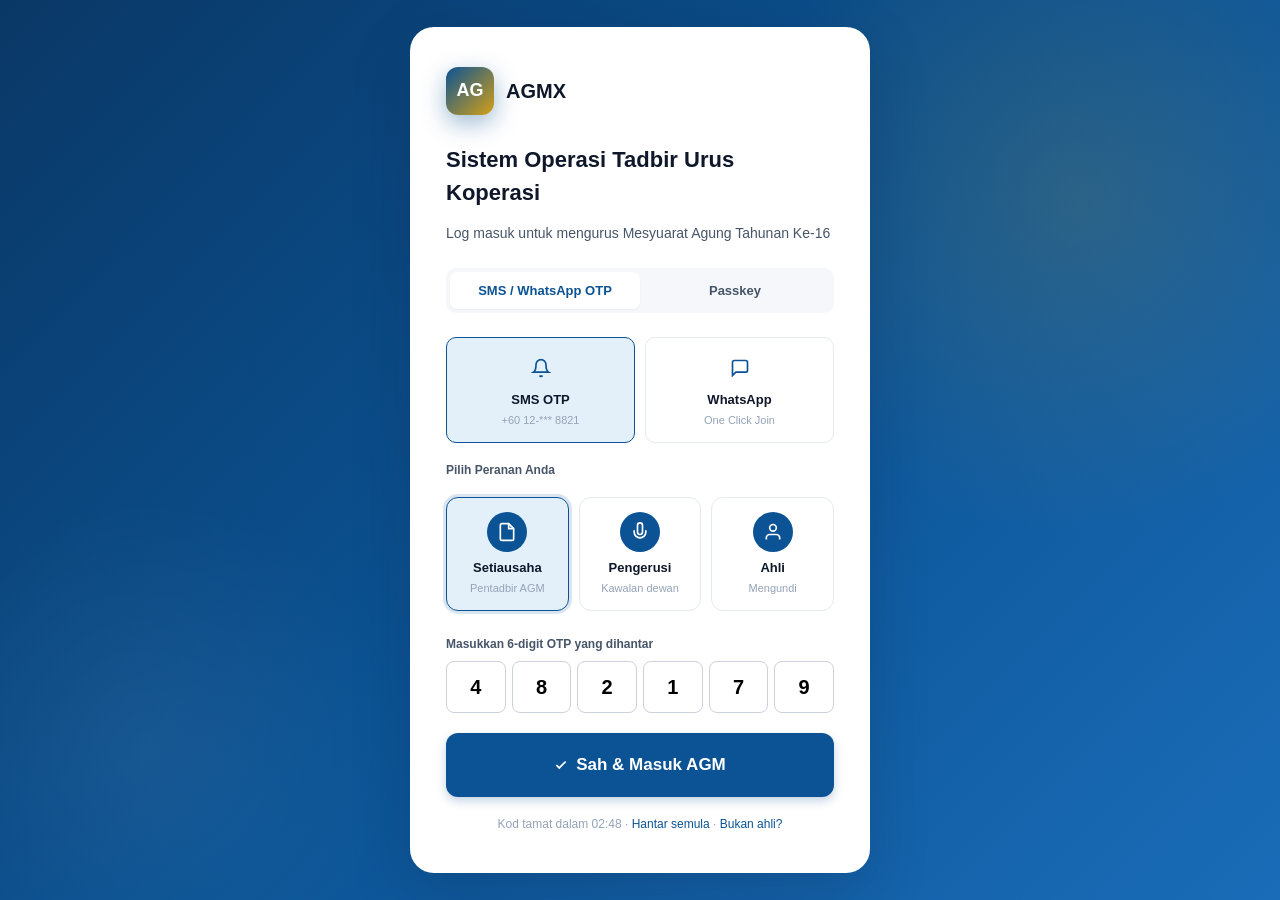
==== app.html @ 74ba9c20 "Production hardening: offline fallback, CSP, print styles, preloading, safety fixes" ====
<!DOCTYPE html>
<html lang="ms">
<head>
  <meta charset="UTF-8">
  <meta name="viewport" content="width=device-width, initial-scale=1.0, maximum-scale=5.0">
  <meta name="description" content="AGMX — AGM Operating System. Platform SaaS mesyuarat AGM dengan AI Governance Copilot, e-voting kalis ubah, dan pematuhan Akta Koperasi 1993.">
  <meta name="theme-color" content="#0B5394">
  <meta name="apple-mobile-web-app-capable" content="yes">
  <meta name="apple-mobile-web-app-status-bar-style" content="black-translucent">
  <meta name="apple-mobile-web-app-title" content="AGMX">
  <meta property="og:title" content="AGMX · AGM Operating System">
  <meta property="og:description" content="Platform tadbir urus koperasi pintar. AI Copilot, e-voting, pematuhan automatik.">
  <meta property="og:type" content="website">
  <meta name="twitter:card" content="summary_large_image">
  <title>AGMX · AGM Operating System</title>
  <link rel="icon" type="image/svg+xml" href="data:image/svg+xml,%3Csvg xmlns='http://www.w3.org/2000/svg' viewBox='0 0 64 64'%3E%3Crect width='64' height='64' rx='14' fill='%230B5394'/%3E%3Ctext x='50%25' y='52%25' text-anchor='middle' dominant-baseline='central' font-family='Arial' font-weight='800' font-size='28' fill='%23D4A017'%3EAG%3C/text%3E%3C/svg%3E">
  <link rel="manifest" href="manifest.json">
  <link rel="preconnect" href="https://fonts.googleapis.com" crossorigin>
  <link rel="preload" href="styles.css" as="style">
  <link rel="preload" href="data.js" as="script">
  <link rel="preload" href="app.js" as="script">
  <link rel="stylesheet" href="styles.css">
</head>
<body>
  <!-- Skip to main content for accessibility -->
  <a href="#app" class="skip-link">Langkau ke kandungan utama</a>
  <div id="app" class="app" role="application" aria-label="AGMX Aplikasi Tadbir Urus Koperasi"></div>

  <script>
    if ('serviceWorker' in navigator) {
      window.addEventListener('load', () => {
        navigator.serviceWorker.register('sw.js').catch(() => {});
      });
    }
  </script>
  <script src="data.js"></script>
  <script src="app.js"></script>
</body>
</html>
---- styles.css ----
/* ============================================================
   AGMX Design System
   - Compliance-by-Design, Zero Training Required
   - One Screen, One Action, Senior Friendly
   ============================================================ */

:root {
  /* Brand */
  --c-primary: #0B5394;
  --c-primary-600: #084375;
  --c-primary-700: #063356;
  --c-primary-100: #E3F0FA;
  --c-accent: #D4A017;       /* Malaysian gold */
  --c-accent-100: #FFF4D6;
  --c-success: #10B981;
  --c-success-100: #D1FAE5;
  --c-warning: #F59E0B;
  --c-warning-100: #FEF3C7;
  --c-danger: #EF4444;
  --c-danger-100: #FEE2E2;
  --c-info: #3B82F6;

  /* Surfaces */
  --c-bg: #F5F7FB;
  --c-surface: #FFFFFF;
  --c-surface-2: #FAFBFD;
  --c-border: #E5E9F0;
  --c-border-strong: #CBD2DD;
  --c-divider: #EEF1F6;

  /* Text */
  --c-text: #0F172A;
  --c-text-2: #475569;
  --c-text-3: #94A3B8;
  --c-text-inv: #FFFFFF;

  /* Sizes */
  --r-sm: 6px;
  --r-md: 10px;
  --r-lg: 14px;
  --r-xl: 20px;

  /* Shadows */
  --sh-sm: 0 1px 2px rgba(15,23,42,0.05);
  --sh-md: 0 4px 12px rgba(15,23,42,0.08);
  --sh-lg: 0 12px 36px rgba(15,23,42,0.12);
  --sh-pop: 0 20px 60px rgba(15,23,42,0.18);

  /* Layout */
  --nav-w: 240px;
  --header-h: 64px;
}

/* ============================================================
   Reset
   ============================================================ */
*, *::before, *::after { box-sizing: border-box; }
html { scroll-behavior: smooth; }
html, body { margin: 0; padding: 0; height: 100%; }
body {
  font-family: -apple-system, BlinkMacSystemFont, "Segoe UI", "Inter", "Helvetica Neue", "Noto Sans", sans-serif;
  font-size: 15px;
  line-height: 1.5;
  color: var(--c-text);
  background: var(--c-bg);
  -webkit-font-smoothing: antialiased;
  -moz-osx-font-smoothing: grayscale;
  text-rendering: optimizeLegibility;
}
:focus-visible {
  outline: 3px solid var(--c-accent);
  outline-offset: 2px;
  border-radius: 4px;
}
button { font-family: inherit; cursor: pointer; border: none; background: none; }
button:disabled { opacity: 0.5; cursor: not-allowed; pointer-events: none; }
input, select, textarea { font-family: inherit; }
input::placeholder, textarea::placeholder { color: var(--c-text-3); opacity: 0.7; }
a { color: var(--c-primary); text-decoration: none; }
a:hover { text-decoration: underline; }

/* ============================================================
   App shell
   ============================================================ */
.app {
  display: grid;
  grid-template-columns: var(--nav-w) 1fr;
  grid-template-rows: var(--header-h) 1fr;
  height: 100vh;
  grid-template-areas:
    "sidebar header"
    "sidebar main";
}

/* ============================================================
   Sidebar
   ============================================================ */
.sidebar {
  grid-area: sidebar;
  background: linear-gradient(180deg, var(--c-primary-700) 0%, var(--c-primary) 100%);
  color: #fff;
  display: flex;
  flex-direction: column;
  padding: 20px 0;
  position: relative;
  overflow-y: auto;
}
.sidebar-brand {
  display: flex;
  align-items: center;
  gap: 10px;
  padding: 0 20px 20px;
  border-bottom: 1px solid rgba(255,255,255,0.12);
}
.brand-mark {
  width: 38px; height: 38px;
  background: var(--c-accent);
  color: var(--c-primary-700);
  font-weight: 800;
  border-radius: 10px;
  display: grid;
  place-items: center;
  font-size: 16px;
  letter-spacing: 0.5px;
  box-shadow: 0 4px 12px rgba(212,160,23,0.4);
}
.brand-text { line-height: 1.15; }
.brand-text .b1 { font-weight: 800; font-size: 17px; letter-spacing: -0.2px; }
.brand-text .b2 { font-size: 11px; opacity: 0.7; letter-spacing: 1.5px; text-transform: uppercase; }

.nav-section { padding: 16px 12px 6px; }
.nav-section-title { font-size: 10.5px; letter-spacing: 1.5px; text-transform: uppercase; opacity: 0.55; padding: 0 10px 6px; }
.nav-list { list-style: none; padding: 0; margin: 0; display: flex; flex-direction: column; gap: 2px; }
.nav-item {
  display: flex; align-items: center; gap: 12px;
  padding: 10px 12px;
  border-radius: 9px;
  color: rgba(255,255,255,0.78);
  cursor: pointer;
  font-weight: 500;
  font-size: 14px;
  transition: all 0.15s;
  position: relative;
}
.nav-item:hover { background: rgba(255,255,255,0.08); color: #fff; }
.nav-item.active {
  background: rgba(255,255,255,0.15);
  color: #fff;
  font-weight: 600;
}
.nav-item.active::before {
  content: "";
  position: absolute;
  left: 0; top: 8px; bottom: 8px;
  width: 3px;
  background: var(--c-accent);
  border-radius: 0 3px 3px 0;
}
.nav-icon { width: 18px; height: 18px; flex-shrink: 0; }
.nav-badge {
  margin-left: auto;
  background: var(--c-accent);
  color: var(--c-primary-700);
  font-size: 11px;
  font-weight: 700;
  padding: 2px 7px;
  border-radius: 10px;
}
.nav-badge.live {
  background: var(--c-danger);
  color: #fff;
  animation: pulse 1.6s infinite;
}
@keyframes pulse {
  0%, 100% { opacity: 1; }
  50% { opacity: 0.55; }
}

.sidebar-foot {
  margin-top: auto;
  padding: 14px 20px;
  font-size: 11px;
  color: rgba(255,255,255,0.5);
  border-top: 1px solid rgba(255,255,255,0.1);
}
.sidebar-foot .plan-pill {
  display: inline-block;
  background: var(--c-accent);
  color: var(--c-primary-700);
  padding: 2px 8px;
  border-radius: 6px;
  font-weight: 700;
  font-size: 10px;
  letter-spacing: 0.5px;
  margin-bottom: 6px;
}

/* ============================================================
   Header
   ============================================================ */
.header {
  grid-area: header;
  background: var(--c-surface);
  border-bottom: 1px solid var(--c-border);
  display: flex;
  align-items: center;
  padding: 0 24px;
  gap: 16px;
  z-index: 5;
}
.h-left { display: flex; align-items: center; gap: 14px; flex: 1; }
.h-title { font-size: 17px; font-weight: 700; color: var(--c-text); }
.h-subtitle { font-size: 12px; color: var(--c-text-3); }
.h-divider { width: 1px; height: 28px; background: var(--c-border); }
.h-live-pill {
  display: inline-flex; align-items: center; gap: 8px;
  background: var(--c-danger-100); color: var(--c-danger);
  padding: 5px 12px; border-radius: 20px;
  font-size: 12px; font-weight: 700;
}
.h-live-dot { width: 8px; height: 8px; border-radius: 50%; background: var(--c-danger); animation: pulse 1.4s infinite; }

.h-right { display: flex; align-items: center; gap: 12px; }
.h-icon-btn {
  width: 38px; height: 38px;
  border-radius: 50%;
  display: grid; place-items: center;
  color: var(--c-text-2);
  position: relative;
  transition: all 0.15s;
}
.h-icon-btn:hover { background: var(--c-bg); color: var(--c-text); }
.h-icon-btn .dot {
  position: absolute; top: 8px; right: 8px;
  width: 8px; height: 8px;
  background: var(--c-danger);
  border-radius: 50%;
  border: 2px solid var(--c-surface);
}

.h-user {
  display: flex; align-items: center; gap: 10px;
  padding: 6px 8px 6px 6px;
  border-radius: 30px;
  cursor: pointer;
  transition: all 0.15s;
}
.h-user:hover { background: var(--c-bg); }
.h-avatar {
  width: 36px; height: 36px;
  background: linear-gradient(135deg, var(--c-primary) 0%, var(--c-accent) 100%);
  color: #fff; font-weight: 700;
  border-radius: 50%;
  display: grid; place-items: center;
  font-size: 13px;
}
.h-user .u-name { font-weight: 600; font-size: 14px; }
.h-user .u-role { font-size: 11px; color: var(--c-text-3); }

/* ============================================================
   Main
   ============================================================ */
.main {
  grid-area: main;
  overflow-y: auto;
  padding: 24px 28px 60px;
}

/* ============================================================
   Common components
   ============================================================ */
.card {
  background: var(--c-surface);
  border: 1px solid var(--c-border);
  border-radius: var(--r-lg);
  box-shadow: var(--sh-sm);
  overflow: hidden;
}
.card-head {
  padding: 16px 20px;
  border-bottom: 1px solid var(--c-divider);
  display: flex; align-items: center; justify-content: space-between;
  gap: 12px;
}
.card-title { font-size: 15px; font-weight: 700; }
.card-body { padding: 20px; }
.card-foot { padding: 12px 20px; border-top: 1px solid var(--c-divider); background: var(--c-surface-2); }

.btn {
  display: inline-flex; align-items: center; gap: 8px;
  padding: 9px 16px;
  border-radius: 9px;
  font-weight: 600; font-size: 14px;
  border: 1px solid transparent;
  transition: all 0.15s;
  white-space: nowrap;
}
.btn:hover { transform: translateY(-1px); }
.btn:active { transform: translateY(0); }
.btn-primary { background: var(--c-primary); color: #fff; box-shadow: 0 4px 10px rgba(11,83,148,0.25); }
.btn-primary:hover { background: var(--c-primary-600); box-shadow: 0 6px 14px rgba(11,83,148,0.35); }
.btn-accent { background: var(--c-accent); color: var(--c-primary-700); }
.btn-ghost { background: var(--c-surface); border-color: var(--c-border-strong); color: var(--c-text); }
.btn-ghost:hover { background: var(--c-bg); }
.btn-success { background: var(--c-success); color: #fff; }
.btn-danger { background: var(--c-danger); color: #fff; }
.btn-lg { padding: 14px 24px; font-size: 15px; border-radius: 11px; }
.btn-xl { padding: 18px 28px; font-size: 17px; border-radius: 12px; min-height: 64px; }
.btn-sm { padding: 6px 10px; font-size: 12px; }

.badge {
  display: inline-flex; align-items: center; gap: 6px;
  padding: 4px 10px;
  border-radius: 12px;
  font-size: 11.5px; font-weight: 600;
  background: var(--c-bg);
  color: var(--c-text-2);
  letter-spacing: 0.2px;
}
.badge.success { background: var(--c-success-100); color: #047857; }
.badge.warning { background: var(--c-warning-100); color: #92400E; }
.badge.danger { background: var(--c-danger-100); color: #B91C1C; }
.badge.info { background: #DBEAFE; color: #1E40AF; }
.badge.gold { background: var(--c-accent-100); color: #92400E; }
.badge .dot { width: 6px; height: 6px; border-radius: 50%; background: currentColor; }

.input, .select, .textarea {
  width: 100%;
  padding: 10px 14px;
  border: 1px solid var(--c-border-strong);
  border-radius: 9px;
  font-size: 14px;
  background: var(--c-surface);
  transition: all 0.15s;
}
.input:focus, .select:focus, .textarea:focus {
  outline: none;
  border-color: var(--c-primary);
  box-shadow: 0 0 0 3px rgba(11,83,148,0.15);
}
.label { display: block; font-size: 12px; font-weight: 600; color: var(--c-text-2); margin-bottom: 6px; }

.table { width: 100%; border-collapse: collapse; font-size: 13px; }
.table th {
  text-align: left;
  padding: 10px 14px;
  font-size: 11.5px;
  letter-spacing: 0.5px;
  color: var(--c-text-3);
  text-transform: uppercase;
  font-weight: 600;
  border-bottom: 1px solid var(--c-divider);
  background: var(--c-surface-2);
}
.table td {
  padding: 12px 14px;
  border-bottom: 1px solid var(--c-divider);
  vertical-align: middle;
}
.table tbody tr:hover { background: var(--c-surface-2); }
.table tbody tr:last-child td { border-bottom: 0; }

.kpi-grid {
  display: grid;
  grid-template-columns: repeat(auto-fit, minmax(220px, 1fr));
  gap: 16px;
}
.kpi {
  background: var(--c-surface);
  border: 1px solid var(--c-border);
  border-radius: var(--r-lg);
  padding: 18px;
  box-shadow: var(--sh-sm);
  position: relative;
  overflow: hidden;
}
.kpi-label { font-size: 12px; color: var(--c-text-3); text-transform: uppercase; letter-spacing: 0.6px; font-weight: 600; }
.kpi-value { font-size: 28px; font-weight: 800; margin: 6px 0 4px; letter-spacing: -0.5px; }
.kpi-trend { font-size: 12.5px; font-weight: 600; color: var(--c-success); display: inline-flex; align-items: center; gap: 4px; }
.kpi-trend.down { color: var(--c-danger); }
.kpi-spark { margin-top: 8px; height: 36px; }
.kpi-icon {
  position: absolute; top: 14px; right: 14px;
  width: 38px; height: 38px;
  border-radius: 10px;
  display: grid; place-items: center;
  background: var(--c-primary-100); color: var(--c-primary);
}

.flex { display: flex; }
.flex-1 { flex: 1; }
.flex-col { flex-direction: column; }
.flex-wrap { flex-wrap: wrap; }
.items-center { align-items: center; }
.items-start { align-items: flex-start; }
.justify-between { justify-content: space-between; }
.justify-center { justify-content: center; }
.grid-2 { display: grid; grid-template-columns: 1fr 1fr; gap: 12px; }
.grid-3 { display: grid; grid-template-columns: 1fr 1fr 1fr; gap: 12px; }
.gap-1 { gap: 4px; } .gap-2 { gap: 8px; } .gap-3 { gap: 12px; } .gap-4 { gap: 16px; } .gap-6 { gap: 24px; }
.mt-1 { margin-top: 4px; } .mt-2 { margin-top: 8px; } .mt-3 { margin-top: 12px; } .mt-4 { margin-top: 16px; } .mt-6 { margin-top: 24px; }
.mb-1 { margin-bottom: 4px; } .mb-2 { margin-bottom: 8px; } .mb-3 { margin-bottom: 12px; } .mb-4 { margin-bottom: 16px; }
.text-2 { color: var(--c-text-2); }
.text-3 { color: var(--c-text-3); }
.text-sm { font-size: 12.5px; }
.text-xs { font-size: 11px; }
.text-lg { font-size: 17px; }
.text-center { text-align: center; }
.text-left { text-align: left; }
.text-right { text-align: right; }
.text-success { color: var(--c-success); }
.text-danger { color: var(--c-danger); }
.text-warning { color: var(--c-warning); }
.text-bold { font-weight: 700; }
.text-mono { font-family: "SF Mono", Menlo, Consolas, monospace; }
.divider { height: 1px; background: var(--c-divider); border: 0; margin: 16px 0; }

/* ============================================================
   Page header
   ============================================================ */
.page-head {
  display: flex; align-items: flex-start; justify-content: space-between;
  margin-bottom: 20px;
  gap: 16px;
}
.page-title { font-size: 24px; font-weight: 800; letter-spacing: -0.5px; margin: 0 0 4px; }
.page-sub { color: var(--c-text-2); font-size: 14px; }
.page-actions { display: flex; align-items: center; gap: 10px; }

/* ============================================================
   Login screen
   ============================================================ */
.login-wrap {
  position: fixed; inset: 0;
  background: linear-gradient(135deg, #0a3866 0%, #0B5394 50%, #1a6cb8 100%);
  display: grid; place-items: center;
  z-index: 100;
  overflow: hidden;
}
.login-wrap::before {
  content: ""; position: absolute;
  width: 800px; height: 800px;
  background: radial-gradient(circle, rgba(212,160,23,0.15), transparent 60%);
  top: -200px; right: -200px;
  border-radius: 50%;
}
.login-wrap::after {
  content: ""; position: absolute;
  width: 600px; height: 600px;
  background: radial-gradient(circle, rgba(255,255,255,0.05), transparent 60%);
  bottom: -150px; left: -150px;
  border-radius: 50%;
}
.login-card {
  background: var(--c-surface);
  border-radius: 24px;
  padding: 40px 36px;
  width: 460px;
  max-width: 92vw;
  box-shadow: var(--sh-pop);
  position: relative;
  z-index: 1;
}
.login-card .l-logo {
  display: flex; align-items: center; gap: 12px; margin-bottom: 28px;
}
.login-card .l-logo .lm { width: 48px; height: 48px; border-radius: 12px; background: linear-gradient(135deg, var(--c-primary), var(--c-accent)); display: grid; place-items: center; color: #fff; font-weight: 800; font-size: 18px; box-shadow: 0 8px 24px rgba(11,83,148,0.4); }
.login-card .l-logo .lt { font-size: 20px; font-weight: 800; color: var(--c-text); }
.login-card h1 { font-size: 22px; margin: 0 0 4px; font-weight: 800; }
.login-card .l-sub { color: var(--c-text-2); font-size: 14px; margin-bottom: 24px; }

.login-tabs {
  display: flex;
  background: var(--c-bg);
  border-radius: 10px;
  padding: 4px;
  margin-bottom: 24px;
}
.login-tab {
  flex: 1; padding: 9px 12px;
  font-size: 13px; font-weight: 600;
  border-radius: 7px;
  color: var(--c-text-2);
  text-align: center;
  cursor: pointer;
}
.login-tab.active { background: var(--c-surface); color: var(--c-primary); box-shadow: var(--sh-sm); }

.login-methods { display: grid; grid-template-columns: 1fr 1fr; gap: 10px; margin-bottom: 18px; }
.login-method {
  padding: 14px 10px;
  border: 1.5px solid var(--c-border);
  border-radius: 10px;
  text-align: center;
  cursor: pointer;
  transition: all 0.15s;
}
.login-method:hover { border-color: var(--c-primary); background: var(--c-primary-100); }
.login-method.active { border-color: var(--c-primary); background: var(--c-primary-100); }
.login-method .lm-icon { width: 32px; height: 32px; margin: 0 auto 6px; display: grid; place-items: center; color: var(--c-primary); }
.login-method .lm-title { font-size: 13px; font-weight: 600; }
.login-method .lm-sub { font-size: 11px; color: var(--c-text-3); margin-top: 2px; }

.otp-row { display: grid; grid-template-columns: repeat(6, 1fr); gap: 6px; margin: 8px 0 20px; }
.otp-box {
  height: 52px;
  width: 100%;
  min-width: 0;
  text-align: center;
  font-size: 20px; font-weight: 700;
  border: 1.5px solid var(--c-border-strong);
  border-radius: 8px;
  background: var(--c-surface);
  padding: 0;
}
.otp-box:focus { border-color: var(--c-primary); outline: none; box-shadow: 0 0 0 3px rgba(11,83,148,0.15); }

.login-foot { text-align: center; margin-top: 18px; font-size: 12px; color: var(--c-text-3); }

.role-pick { display: grid; grid-template-columns: 1fr 1fr 1fr; gap: 10px; margin: 18px 0 24px; }
.role-pick-card {
  border: 1.5px solid var(--c-border);
  border-radius: 12px;
  padding: 14px 10px;
  text-align: center;
  cursor: pointer;
  transition: all 0.15s;
}
.role-pick-card:hover { border-color: var(--c-primary); background: var(--c-primary-100); }
.role-pick-card.active { border-color: var(--c-primary); background: var(--c-primary-100); box-shadow: 0 0 0 3px rgba(11,83,148,0.15); }
.role-pick-card .rp-icon { width: 40px; height: 40px; margin: 0 auto 6px; background: var(--c-primary); color: #fff; border-radius: 50%; display: grid; place-items: center; }
.role-pick-card .rp-title { font-size: 13px; font-weight: 700; }
.role-pick-card .rp-sub { font-size: 11px; color: var(--c-text-3); margin-top: 2px; }

/* ============================================================
   Page: Dashboard
   ============================================================ */
.dash-greeting {
  background: linear-gradient(135deg, var(--c-primary) 0%, var(--c-primary-600) 100%);
  color: #fff;
  border-radius: var(--r-lg);
  padding: 22px 26px;
  margin-bottom: 20px;
  display: flex; align-items: center; justify-content: space-between;
  gap: 24px;
  position: relative;
  overflow: hidden;
}
.dash-greeting::before {
  content: ""; position: absolute;
  width: 300px; height: 300px;
  background: radial-gradient(circle, rgba(212,160,23,0.18), transparent 70%);
  top: -100px; right: -80px;
  border-radius: 50%;
}
.dash-greeting h2 { margin: 0 0 4px; font-size: 22px; font-weight: 800; }
.dash-greeting p { margin: 0; opacity: 0.85; font-size: 14px; max-width: 540px; }
.dash-greeting .g-actions { display: flex; gap: 10px; }

.quorum-card {
  background: linear-gradient(135deg, #064E3B 0%, #065F46 100%);
  color: #fff;
  border-radius: var(--r-lg);
  padding: 20px;
  position: relative;
  overflow: hidden;
}
.quorum-bar-wrap { background: rgba(255,255,255,0.15); height: 14px; border-radius: 7px; overflow: hidden; margin: 14px 0 8px; }
.quorum-bar { height: 100%; background: linear-gradient(90deg, var(--c-accent) 0%, #FCD34D 100%); border-radius: 7px; transition: width 0.6s; position: relative; }
.quorum-bar::after {
  content: ""; position: absolute; right: 0; top: -3px;
  width: 6px; height: 20px;
  background: var(--c-accent);
  border-radius: 3px;
}
.quorum-threshold-line {
  position: absolute;
  left: 25%; top: -4px; bottom: -4px;
  width: 2px;
  background: rgba(255,255,255,0.5);
  border-radius: 1px;
}
.quorum-numbers { display: flex; align-items: baseline; gap: 8px; }
.quorum-numbers .pct { font-size: 36px; font-weight: 800; letter-spacing: -1px; }
.quorum-numbers .abs { font-size: 13px; opacity: 0.8; }
.quorum-status {
  display: inline-flex; align-items: center; gap: 6px;
  background: rgba(255,255,255,0.18); padding: 4px 10px; border-radius: 20px;
  font-size: 12px; font-weight: 600;
}
.quorum-status .dot { width: 8px; height: 8px; background: var(--c-accent); border-radius: 50%; animation: pulse 1.4s infinite; }

/* ============================================================
   Page: Members
   ============================================================ */
.member-cell { display: flex; align-items: center; gap: 10px; }
.member-avatar {
  width: 32px; height: 32px; border-radius: 50%;
  background: var(--c-primary-100); color: var(--c-primary);
  display: grid; place-items: center; font-weight: 700; font-size: 12px;
  flex-shrink: 0;
}
.member-name { font-weight: 600; font-size: 13.5px; }
.member-id { font-size: 11px; color: var(--c-text-3); font-family: monospace; }

.eligibility-chip {
  display: inline-flex; align-items: center; gap: 5px;
  font-size: 11.5px; font-weight: 600;
  padding: 3px 9px;
  border-radius: 12px;
}
.eligibility-chip.eligible { background: var(--c-success-100); color: #047857; }
.eligibility-chip.ineligible { background: var(--c-danger-100); color: #B91C1C; }

.toolbar {
  display: flex; align-items: center; gap: 10px;
  padding: 14px 20px;
  border-bottom: 1px solid var(--c-divider);
  background: var(--c-surface-2);
  flex-wrap: wrap;
}
.toolbar .search {
  position: relative;
  flex: 1; min-width: 220px;
}
.toolbar .search svg {
  position: absolute; left: 10px; top: 50%;
  transform: translateY(-50%);
  color: var(--c-text-3);
}
.toolbar .search input {
  width: 100%;
  padding: 9px 12px 9px 34px;
  border: 1px solid var(--c-border-strong);
  border-radius: 8px;
  font-size: 13.5px;
  background: var(--c-surface);
}

.filter-chip {
  display: inline-flex; align-items: center; gap: 6px;
  padding: 7px 12px;
  border: 1px solid var(--c-border-strong);
  border-radius: 20px;
  font-size: 13px;
  background: var(--c-surface);
  cursor: pointer;
  font-weight: 500;
}
.filter-chip.active { background: var(--c-primary); color: #fff; border-color: var(--c-primary); }

.bulk-bar {
  background: linear-gradient(90deg, var(--c-primary-100), transparent);
  border-left: 3px solid var(--c-primary);
  padding: 12px 20px;
  display: flex; align-items: center; justify-content: space-between;
  font-size: 13px;
}

/* ============================================================
   Page: AGM Live Hall
   ============================================================ */
.hall {
  display: grid;
  grid-template-columns: 1fr 320px;
  gap: 20px;
  height: calc(100vh - var(--header-h) - 48px);
}
.hall-main {
  display: flex; flex-direction: column;
  background: linear-gradient(160deg, #061E47 0%, #0B2D6B 100%);
  border-radius: var(--r-lg);
  overflow: hidden;
  position: relative;
  color: #fff;
}
.hall-backdrop {
  position: absolute; inset: 0;
  background:
    radial-gradient(circle at 20% 30%, rgba(212,160,23,0.15), transparent 50%),
    radial-gradient(circle at 80% 70%, rgba(59,130,246,0.2), transparent 50%);
  pointer-events: none;
}
.hall-header {
  position: relative;
  padding: 14px 22px;
  display: flex; align-items: center; justify-content: space-between;
  border-bottom: 1px solid rgba(255,255,255,0.1);
  background: rgba(0,0,0,0.2);
}
.hall-title { font-size: 16px; font-weight: 700; }
.hall-subtitle { font-size: 12px; opacity: 0.7; }

.stage-layout {
  position: relative;
  flex: 1;
  display: grid;
  padding: 20px;
  gap: 16px;
}
.stage-layout.mode-town-hall { grid-template-columns: 1fr; place-items: center; }
.stage-layout.mode-conference { grid-template-columns: 2fr 1fr; }
.stage-layout.mode-presentation { grid-template-columns: 1fr; }
.stage-layout.mode-discussion { grid-template-columns: 1fr 1fr; }
.stage-layout.mode-voting { grid-template-columns: 1fr; }

.stage-card {
  background: rgba(255,255,255,0.06);
  border: 1px solid rgba(255,255,255,0.1);
  border-radius: var(--r-lg);
  padding: 18px;
  backdrop-filter: blur(10px);
  display: flex; flex-direction: column;
  gap: 14px;
}
.stage-card.feature { background: rgba(255,255,255,0.08); border-color: rgba(212,160,23,0.4); }
.stage-screen {
  flex: 1;
  background: rgba(0,0,0,0.4);
  border-radius: var(--r-md);
  display: grid;
  place-items: center;
  position: relative;
  min-height: 200px;
}
.speaker-tile {
  width: 130px; height: 130px;
  border-radius: 50%;
  background: linear-gradient(135deg, var(--c-accent), #B8860B);
  display: grid; place-items: center;
  font-size: 36px; font-weight: 800;
  color: #fff;
  border: 4px solid rgba(255,255,255,0.2);
  box-shadow: 0 0 0 4px rgba(212,160,23,0.4), 0 0 60px rgba(212,160,23,0.5);
  position: relative;
}
.speaker-tile::after {
  content: ""; position: absolute; bottom: -2px; right: 8px;
  width: 28px; height: 28px;
  background: var(--c-success);
  border: 3px solid #fff;
  border-radius: 50%;
}
.speaker-tile.s-2 { background: linear-gradient(135deg, var(--c-info), #1E40AF); box-shadow: 0 0 0 4px rgba(59,130,246,0.4), 0 0 60px rgba(59,130,246,0.4); }
.speaker-tile.s-3 { background: linear-gradient(135deg, var(--c-success), #047857); box-shadow: 0 0 0 4px rgba(16,185,129,0.4), 0 0 60px rgba(16,185,129,0.4); }
.speaker-tile.s-4 { background: linear-gradient(135deg, var(--c-warning), #B45309); box-shadow: 0 0 0 4px rgba(245,158,11,0.4), 0 0 60px rgba(245,158,11,0.4); }
.speaker-tile.s-5 { background: linear-gradient(135deg, #EC4899, #BE185D); box-shadow: 0 0 0 4px rgba(236,72,153,0.4), 0 0 60px rgba(236,72,153,0.4); }
.speaker-tile.s-6 { background: linear-gradient(135deg, #8B5CF6, #6D28D9); box-shadow: 0 0 0 4px rgba(139,92,246,0.4), 0 0 60px rgba(139,92,246,0.4); }
.speaker-tile.sm { width: 76px; height: 76px; font-size: 20px; }
.speaker-tile.sm::after { width: 18px; height: 18px; }

.speaker-name { text-align: center; font-size: 15px; font-weight: 700; }
.speaker-role { text-align: center; font-size: 12px; opacity: 0.7; }

.speakers-row {
  display: flex;
  gap: 18px;
  flex-wrap: wrap;
  justify-content: center;
  padding: 14px 0;
}

.layout-tabs {
  display: flex;
  gap: 4px;
  background: rgba(0,0,0,0.3);
  padding: 4px;
  border-radius: 8px;
}
.layout-tab {
  padding: 6px 12px;
  font-size: 12px;
  border-radius: 6px;
  color: rgba(255,255,255,0.6);
  cursor: pointer;
  font-weight: 600;
  transition: all 0.15s;
}
.layout-tab:hover { color: #fff; }
.layout-tab.active { background: var(--c-accent); color: var(--c-primary-700); }

.hall-controls {
  position: relative;
  padding: 14px 22px;
  background: rgba(0,0,0,0.4);
  border-top: 1px solid rgba(255,255,255,0.1);
  display: flex; align-items: center; justify-content: space-between;
  gap: 12px;
}
.hall-actions { display: flex; gap: 8px; align-items: center; }
.hall-btn {
  width: 44px; height: 44px;
  border-radius: 50%;
  background: rgba(255,255,255,0.1);
  color: #fff;
  display: grid; place-items: center;
  transition: all 0.15s;
}
.hall-btn:hover { background: rgba(255,255,255,0.2); }
.hall-btn.danger { background: var(--c-danger); }
.hall-btn.primary { background: var(--c-accent); color: var(--c-primary-700); }
.hall-btn.primary.lg { width: 64px; height: 64px; }

.hall-side {
  display: flex; flex-direction: column; gap: 16px;
  overflow-y: auto;
  padding-right: 4px;
}
.hall-side .card { background: var(--c-surface); }

/* Agenda list */
.agenda-list { display: flex; flex-direction: column; }
.agenda-item {
  display: flex; align-items: center; gap: 12px;
  padding: 12px 16px;
  border-bottom: 1px solid var(--c-divider);
  cursor: pointer;
  transition: all 0.15s;
}
.agenda-item:last-child { border-bottom: 0; }
.agenda-item:hover { background: var(--c-surface-2); }
.agenda-item.active { background: var(--c-primary-100); border-left: 3px solid var(--c-primary); }
.agenda-num {
  width: 32px; height: 32px;
  background: var(--c-bg); border-radius: 50%;
  display: grid; place-items: center;
  font-size: 12px; font-weight: 700; color: var(--c-text-2);
  flex-shrink: 0;
}
.agenda-item.active .agenda-num { background: var(--c-primary); color: #fff; }
.agenda-item.done .agenda-num { background: var(--c-success); color: #fff; }
.agenda-text { flex: 1; min-width: 0; }
.agenda-title { font-size: 13.5px; font-weight: 600; }
.agenda-meta { font-size: 11.5px; color: var(--c-text-3); display: flex; gap: 8px; align-items: center; }
.agenda-time { font-size: 11px; color: var(--c-text-3); font-weight: 500; }

/* Speaker queue */
.queue-list { padding: 6px 4px; }
.queue-item {
  display: flex; align-items: center; gap: 10px;
  padding: 10px 16px;
  border-bottom: 1px solid var(--c-divider);
}
.queue-item.active { background: var(--c-primary-100); }
.queue-num {
  width: 24px; height: 24px;
  border-radius: 50%;
  background: var(--c-bg); color: var(--c-text-2);
  font-size: 11px; font-weight: 700;
  display: grid; place-items: center;
  flex-shrink: 0;
}
.queue-item.active .queue-num { background: var(--c-primary); color: #fff; }

/* ============================================================
   Page: Voting
   ============================================================ */
.voting-progress {
  display: flex; align-items: center; gap: 14px;
  padding: 18px 22px;
  background: linear-gradient(135deg, var(--c-primary) 0%, var(--c-primary-600) 100%);
  border-radius: var(--r-lg);
  color: #fff;
  margin-bottom: 20px;
}
.voting-progress .vp-info { flex: 1; }
.voting-progress .vp-title { font-size: 18px; font-weight: 800; }
.voting-progress .vp-sub { font-size: 13px; opacity: 0.85; margin-top: 4px; }
.voting-progress .vp-timer {
  font-size: 32px; font-weight: 800; letter-spacing: -1px;
  background: rgba(255,255,255,0.15); padding: 6px 14px;
  border-radius: 10px;
}

.candidate-grid {
  display: grid;
  grid-template-columns: repeat(auto-fill, minmax(220px, 1fr));
  gap: 16px;
}
.candidate-card {
  background: var(--c-surface);
  border: 2px solid var(--c-border);
  border-radius: var(--r-lg);
  padding: 18px;
  cursor: pointer;
  transition: all 0.2s;
  position: relative;
  overflow: hidden;
}
.candidate-card:hover { transform: translateY(-2px); box-shadow: var(--sh-md); border-color: var(--c-primary); }
.candidate-card.selected { border-color: var(--c-accent); background: linear-gradient(180deg, var(--c-accent-100), var(--c-surface)); }
.candidate-card.selected::after {
  content: "✓"; position: absolute; top: 12px; right: 12px;
  width: 28px; height: 28px;
  background: var(--c-accent); color: var(--c-primary-700);
  border-radius: 50%; display: grid; place-items: center;
  font-weight: 800;
}
.cc-avatar {
  width: 64px; height: 64px;
  border-radius: 50%;
  display: grid; place-items: center;
  font-weight: 800; font-size: 22px;
  color: #fff;
  margin-bottom: 12px;
}
.cc-name { font-size: 15px; font-weight: 700; }
.cc-meta { font-size: 12px; color: var(--c-text-3); margin-top: 2px; }
.cc-position { font-size: 11px; text-transform: uppercase; letter-spacing: 1px; color: var(--c-primary); font-weight: 700; margin-top: 6px; }
.cc-manifesto {
  font-size: 12.5px; color: var(--c-text-2);
  line-height: 1.5;
  margin-top: 10px;
  padding-top: 10px;
  border-top: 1px solid var(--c-divider);
  min-height: 56px;
}
.cc-votes { font-size: 11px; color: var(--c-text-3); margin-top: 8px; font-weight: 600; }

.vote-basket {
  position: sticky; bottom: 16px;
  background: var(--c-surface);
  border: 1px solid var(--c-border);
  border-radius: var(--r-lg);
  padding: 16px 22px;
  margin-top: 20px;
  box-shadow: var(--sh-lg);
  display: flex; align-items: center; gap: 16px;
}
.vote-basket-info { flex: 1; }
.vote-basket-info .vb-count { font-size: 22px; font-weight: 800; }
.vote-basket-info .vb-sub { font-size: 12.5px; color: var(--c-text-3); }

/* ============================================================
   Page: Motions
   ============================================================ */
.motion-card {
  background: var(--c-surface);
  border: 1px solid var(--c-border);
  border-radius: var(--r-lg);
  padding: 20px;
  margin-bottom: 14px;
  border-left: 4px solid var(--c-primary);
}
.motion-card.active { border-left-color: var(--c-warning); background: linear-gradient(180deg, var(--c-warning-100), var(--c-surface)); }
.motion-card.passed { border-left-color: var(--c-success); }
.motion-card.failed { border-left-color: var(--c-danger); opacity: 0.85; }
.motion-id { font-family: monospace; color: var(--c-text-3); font-size: 12px; }
.motion-title { font-size: 16px; font-weight: 700; margin: 6px 0; }
.motion-people { display: flex; gap: 14px; font-size: 12.5px; margin: 6px 0 12px; flex-wrap: wrap; }
.motion-people .mp-item { display: flex; align-items: center; gap: 6px; }
.motion-people .mp-item .mp-label { color: var(--c-text-3); }
.motion-people .mp-item .mp-val { font-weight: 600; }
.motion-vote-bar {
  background: var(--c-bg);
  border-radius: 8px;
  overflow: hidden;
  height: 26px;
  display: flex;
  margin: 12px 0;
  font-size: 12px;
  font-weight: 700;
  color: #fff;
}
.motion-vote-bar .seg-ya { background: var(--c-success); display: grid; place-items: center; }
.motion-vote-bar .seg-tidak { background: var(--c-danger); display: grid; place-items: center; }
.motion-vote-bar .seg-abstain { background: var(--c-text-3); display: grid; place-items: center; }

.discussion-list { background: var(--c-bg); border-radius: 10px; padding: 10px; margin-top: 12px; }
.discussion-msg { padding: 8px 10px; border-radius: 8px; font-size: 13px; margin-bottom: 6px; }
.discussion-msg:last-child { margin-bottom: 0; }
.dmsg-head { display: flex; gap: 8px; align-items: center; font-weight: 600; margin-bottom: 4px; font-size: 12px; }
.dmsg-head .ts { color: var(--c-text-3); font-weight: 500; margin-left: auto; }

/* ============================================================
   Page: AI Copilot
   ============================================================ */
.copilot-shell {
  display: grid;
  grid-template-columns: 280px 1fr;
  gap: 20px;
  height: calc(100vh - var(--header-h) - 48px);
}
.copilot-side {
  background: var(--c-surface);
  border: 1px solid var(--c-border);
  border-radius: var(--r-lg);
  padding: 16px;
  overflow-y: auto;
}
.copilot-agent {
  display: flex; align-items: flex-start; gap: 12px;
  padding: 12px;
  border-radius: 10px;
  cursor: pointer;
  margin-bottom: 8px;
  transition: all 0.15s;
}
.copilot-agent:hover { background: var(--c-bg); }
.copilot-agent.active { background: var(--c-primary-100); border: 1px solid var(--c-primary-100); }
.copilot-agent .ca-icon {
  width: 40px; height: 40px;
  border-radius: 10px;
  background: var(--c-primary); color: #fff;
  display: grid; place-items: center;
  flex-shrink: 0;
}
.copilot-agent .ca-icon.c1 { background: linear-gradient(135deg, var(--c-primary), var(--c-info)); }
.copilot-agent .ca-icon.c2 { background: linear-gradient(135deg, var(--c-accent), #B8860B); }
.copilot-agent .ca-icon.c3 { background: linear-gradient(135deg, var(--c-success), #047857); }
.copilot-agent .ca-icon.c4 { background: linear-gradient(135deg, #EC4899, #BE185D); }
.copilot-agent .ca-text .t1 { font-weight: 700; font-size: 13.5px; }
.copilot-agent .ca-text .t2 { font-size: 11.5px; color: var(--c-text-3); margin-top: 2px; }

.copilot-chat {
  background: var(--c-surface);
  border: 1px solid var(--c-border);
  border-radius: var(--r-lg);
  display: flex; flex-direction: column;
  overflow: hidden;
}
.copilot-head {
  padding: 16px 22px;
  border-bottom: 1px solid var(--c-divider);
  display: flex; align-items: center; gap: 14px;
}
.copilot-head .ch-avatar {
  width: 44px; height: 44px;
  border-radius: 12px;
  background: linear-gradient(135deg, var(--c-primary), var(--c-info));
  color: #fff; display: grid; place-items: center;
}
.copilot-head .ch-name { font-size: 16px; font-weight: 700; }
.copilot-head .ch-sub { font-size: 12px; color: var(--c-text-3); }

.chat-stream { flex: 1; overflow-y: auto; padding: 22px; display: flex; flex-direction: column; gap: 16px; }
.chat-msg { max-width: 78%; display: flex; gap: 10px; }
.chat-msg.user { align-self: flex-end; flex-direction: row-reverse; }
.chat-msg .bubble {
  padding: 12px 16px;
  border-radius: 14px;
  font-size: 14px;
  line-height: 1.55;
}
.chat-msg.ai .bubble { background: var(--c-bg); border-bottom-left-radius: 4px; }
.chat-msg.user .bubble { background: var(--c-primary); color: #fff; border-bottom-right-radius: 4px; }
.chat-msg .av {
  width: 32px; height: 32px;
  border-radius: 50%;
  display: grid; place-items: center;
  font-size: 12px; font-weight: 700;
  background: var(--c-primary-100); color: var(--c-primary);
  flex-shrink: 0;
}
.chat-msg.user .av { background: var(--c-accent); color: var(--c-primary-700); }

.chat-suggestions { padding: 0 22px 8px; display: flex; gap: 8px; flex-wrap: wrap; }
.suggestion-chip {
  padding: 7px 12px;
  border: 1px solid var(--c-border-strong);
  border-radius: 18px;
  background: var(--c-surface);
  font-size: 12.5px;
  cursor: pointer;
}
.suggestion-chip:hover { background: var(--c-primary-100); border-color: var(--c-primary); }

.chat-input {
  padding: 14px 22px;
  border-top: 1px solid var(--c-divider);
  display: flex; align-items: center; gap: 10px;
  background: var(--c-surface-2);
}
.chat-input input {
  flex: 1;
  padding: 12px 14px;
  border: 1px solid var(--c-border-strong);
  border-radius: 10px;
  font-size: 14px;
  background: var(--c-surface);
}
.chat-input button.send {
  width: 44px; height: 44px;
  border-radius: 50%;
  background: var(--c-primary); color: #fff;
  display: grid; place-items: center;
}

.citation {
  background: var(--c-surface-2);
  border-left: 3px solid var(--c-accent);
  padding: 8px 12px;
  border-radius: 0 8px 8px 0;
  margin-top: 8px;
  font-size: 12px;
}
.citation .cite-label { font-weight: 700; color: var(--c-primary); }
.citation .cite-page { color: var(--c-text-3); font-family: monospace; margin-left: 6px; }

.fin-chart {
  background: var(--c-surface-2);
  padding: 14px;
  border-radius: 10px;
  margin-top: 10px;
}
.fin-chart .fc-title { font-size: 12px; font-weight: 700; color: var(--c-text-2); margin-bottom: 8px; }
.fin-chart svg { width: 100%; height: 120px; }

.action-tracker-card {
  background: var(--c-surface);
  border: 1px solid var(--c-border);
  border-radius: var(--r-lg);
  padding: 14px 16px;
  margin-bottom: 10px;
  display: flex; align-items: center; gap: 12px;
}
.at-status-icon {
  width: 36px; height: 36px;
  border-radius: 10px;
  display: grid; place-items: center;
  flex-shrink: 0;
}
.at-status-icon.todo { background: var(--c-bg); color: var(--c-text-3); }
.at-status-icon.inprog { background: var(--c-warning-100); color: var(--c-warning); }
.at-status-icon.done { background: var(--c-success-100); color: var(--c-success); }
.at-info { flex: 1; min-width: 0; }
.at-title { font-size: 13.5px; font-weight: 600; }
.at-meta { font-size: 11.5px; color: var(--c-text-3); margin-top: 2px; display: flex; gap: 8px; }

/* ============================================================
   Page: Compliance
   ============================================================ */
.compliance-shell {
  display: grid;
  grid-template-columns: 320px 1fr;
  gap: 20px;
}
.compliance-gauge {
  text-align: center;
  padding: 24px 20px;
}
.compliance-gauge .gauge-circle {
  width: 180px; height: 180px;
  margin: 0 auto 14px;
  position: relative;
}
.compliance-gauge .gauge-value {
  font-size: 42px; font-weight: 800; letter-spacing: -2px;
  background: linear-gradient(135deg, var(--c-primary), var(--c-success));
  -webkit-background-clip: text;
  -webkit-text-fill-color: transparent;
  background-clip: text;
}
.compliance-gauge .gauge-label { font-size: 13px; color: var(--c-text-3); }

.rule-list { display: flex; flex-direction: column; gap: 10px; }
.rule-row {
  display: flex; align-items: flex-start; gap: 12px;
  padding: 14px 16px;
  background: var(--c-surface);
  border: 1px solid var(--c-border);
  border-radius: 10px;
}
.rule-row .rule-icon {
  width: 32px; height: 32px;
  border-radius: 8px;
  display: grid; place-items: center;
  flex-shrink: 0;
}
.rule-row.pass .rule-icon { background: var(--c-success-100); color: var(--c-success); }
.rule-row.warn .rule-icon { background: var(--c-warning-100); color: var(--c-warning); }
.rule-row.fail .rule-icon { background: var(--c-danger-100); color: var(--c-danger); }
.rule-info { flex: 1; }
.rule-info .r1 { font-size: 13.5px; font-weight: 700; }
.rule-info .r2 { font-size: 12px; color: var(--c-text-3); margin-top: 2px; }
.rule-info .r-ref { font-family: monospace; font-size: 11px; color: var(--c-primary); background: var(--c-primary-100); padding: 2px 6px; border-radius: 4px; }

/* ============================================================
   Page: Audit Vault
   ============================================================ */
.audit-shell {
  display: grid;
  grid-template-columns: 1fr 360px;
  gap: 20px;
}
.audit-list .audit-row {
  display: grid;
  grid-template-columns: 130px 130px 1fr 140px 80px;
  gap: 12px;
  padding: 10px 14px;
  font-size: 12.5px;
  font-family: "SF Mono", monospace;
  border-bottom: 1px solid var(--c-divider);
  align-items: center;
}
.audit-list .audit-row:hover { background: var(--c-surface-2); }
.audit-list .audit-head {
  font-weight: 700;
  color: var(--c-text-3);
  background: var(--c-surface-2);
  text-transform: uppercase;
  letter-spacing: 0.5px;
  font-size: 11px;
}
.audit-action { font-weight: 700; }
.audit-action.vote { color: var(--c-primary); }
.audit-action.motion { color: var(--c-accent); }
.audit-action.start { color: var(--c-success); }
.audit-action.stage { color: var(--c-info); }
.hash-link { color: var(--c-primary); font-size: 11.5px; }

.chain-viz {
  background: var(--c-surface);
  border: 1px solid var(--c-border);
  border-radius: var(--r-lg);
  padding: 20px;
}
.chain-block {
  background: var(--c-surface-2);
  border: 1px solid var(--c-border);
  border-radius: 8px;
  padding: 12px;
  margin-bottom: 8px;
  position: relative;
  font-size: 12px;
}
.chain-block::after {
  content: "";
  position: absolute;
  bottom: -14px; left: 50%;
  width: 2px; height: 12px;
  background: var(--c-border-strong);
  transform: translateX(-50%);
}
.chain-block:last-child::after { display: none; }
.chain-block .cb-num { font-family: monospace; color: var(--c-primary); font-weight: 700; }
.chain-block .cb-hash { font-family: monospace; font-size: 11px; color: var(--c-text-3); margin-top: 4px; }
.chain-block .cb-time { color: var(--c-text-3); font-size: 11px; }
.chain-verified {
  text-align: center;
  margin-top: 16px;
  padding: 12px;
  background: var(--c-success-100);
  color: #047857;
  border-radius: 8px;
  font-weight: 700;
  font-size: 13px;
}

/* ============================================================
   Page: AI Copilot drawer (global)
   ============================================================ */
.copilot-drawer {
  position: fixed;
  right: 0; top: 0; bottom: 0;
  width: 380px;
  background: var(--c-surface);
  border-left: 1px solid var(--c-border);
  box-shadow: var(--sh-pop);
  z-index: 50;
  transform: translateX(100%);
  transition: transform 0.3s;
  display: flex; flex-direction: column;
}
.copilot-drawer.open { transform: translateX(0); }
.copilot-drawer-head {
  padding: 16px 20px;
  background: linear-gradient(135deg, var(--c-primary), var(--c-info));
  color: #fff;
  display: flex; align-items: center; gap: 12px;
}
.copilot-drawer-head .dh-name { font-weight: 700; font-size: 15px; }
.copilot-drawer-head .dh-sub { font-size: 11.5px; opacity: 0.85; }
.copilot-drawer-body { flex: 1; padding: 16px; overflow-y: auto; }
.copilot-drawer-foot { padding: 12px 16px; border-top: 1px solid var(--c-divider); }

.ai-alert {
  background: var(--c-warning-100);
  border-left: 3px solid var(--c-warning);
  padding: 10px 12px;
  border-radius: 8px;
  font-size: 12.5px;
  margin-bottom: 10px;
}
.ai-alert-head { font-weight: 700; color: #92400E; }
.ai-alert-text { color: var(--c-text-2); margin-top: 3px; }
.ai-alert-actions { margin-top: 8px; display: flex; gap: 6px; }

.ai-suggestion {
  background: var(--c-surface);
  border: 1px solid var(--c-border);
  border-radius: 10px;
  padding: 10px 12px;
  margin-bottom: 8px;
  cursor: pointer;
}
.ai-suggestion:hover { border-color: var(--c-primary); background: var(--c-primary-100); }
.ai-suggestion .as-head { font-size: 11px; color: var(--c-primary); font-weight: 700; text-transform: uppercase; letter-spacing: 0.5px; }
.ai-suggestion .as-text { font-size: 13px; color: var(--c-text); margin-top: 4px; }



/* ============================================================
   Header kb-hint badge
   ============================================================ */
.kb-hint {
  position: absolute;
  bottom: 2px; right: 2px;
  font-size: 9px;
  background: var(--c-bg);
  color: var(--c-text-3);
  padding: 1px 4px;
  border-radius: 3px;
  font-weight: 700;
  font-family: monospace;
}

/* ============================================================
   Dropdown panels
   ============================================================ */
.dropdown-panel {
  position: fixed;
  top: 70px;
  right: 110px;
  width: 380px;
  background: var(--c-surface);
  border: 1px solid var(--c-border);
  border-radius: 12px;
  box-shadow: var(--sh-pop);
  z-index: 70;
  animation: slideDown 0.2s;
  overflow: hidden;
}
@keyframes slideDown {
  from { opacity: 0; transform: translateY(-8px); }
  to { opacity: 1; transform: translateY(0); }
}
.dp-head {
  display: flex; align-items: center; justify-content: space-between;
  padding: 14px 18px;
  border-bottom: 1px solid var(--c-divider);
  background: var(--c-surface-2);
}
.dp-title { font-weight: 700; font-size: 14px; }
.dp-sub { font-size: 11.5px; color: var(--c-text-3); margin-top: 2px; }
.dp-action {
  background: var(--c-primary-100); color: var(--c-primary);
  border: none; padding: 5px 10px; border-radius: 6px;
  font-size: 12px; font-weight: 600; cursor: pointer;
}
.dp-action:hover { background: var(--c-primary); color: #fff; }
.dp-list { max-height: 440px; overflow-y: auto; }
.dp-foot {
  padding: 12px 18px;
  border-top: 1px solid var(--c-divider);
  text-align: center;
  background: var(--c-surface-2);
}

.notif-row {
  display: flex; align-items: flex-start; gap: 12px;
  padding: 14px 18px;
  border-bottom: 1px solid var(--c-divider);
  cursor: pointer;
  position: relative;
  transition: background 0.15s;
}
.notif-row:hover { background: var(--c-surface-2); }
.notif-row.unread { background: var(--c-primary-100); }
.notif-icon {
  width: 38px; height: 38px;
  border-radius: 10px;
  display: grid; place-items: center;
  flex-shrink: 0;
  font-size: 18px;
}
.notif-icon.primary { background: var(--c-primary-100); color: var(--c-primary); }
.notif-icon.info { background: #DBEAFE; color: #1E40AF; }
.notif-icon.success { background: var(--c-success-100); color: #047857; }
.notif-icon.warning { background: var(--c-warning-100); color: #92400E; }
.notif-title { font-size: 13px; font-weight: 600; }
.notif-desc { font-size: 12px; color: var(--c-text-2); margin-top: 2px; line-height: 1.4; }
.notif-time { font-size: 11px; color: var(--c-text-3); margin-top: 4px; }
.notif-dot {
  width: 8px; height: 8px;
  background: var(--c-primary);
  border-radius: 50%;
  position: absolute;
  top: 18px; right: 18px;
}

/* ============================================================
   Profile menu
   ============================================================ */
#profile-menu {
  width: 320px;
  right: 24px;
}
.profile-head {
  display: flex; align-items: center; gap: 14px;
  padding: 16px 18px;
  background: linear-gradient(135deg, var(--c-primary), var(--c-primary-600));
  color: #fff;
}
.profile-head .text-3 { color: rgba(255,255,255,0.7); }
.profile-actions {
  padding: 14px 18px;
  background: var(--c-surface-2);
  border-bottom: 1px solid var(--c-divider);
}
.role-switcher { display: flex; gap: 6px; flex-wrap: wrap; }
.rs-chip {
  padding: 6px 10px;
  border: 1.5px solid var(--c-border-strong);
  border-radius: 16px;
  font-size: 12px;
  font-weight: 600;
  cursor: pointer;
  background: var(--c-surface);
  transition: all 0.15s;
}
.rs-chip:hover { border-color: var(--c-primary); }
.rs-chip.active {
  background: var(--c-primary);
  color: #fff;
  border-color: var(--c-primary);
}
.profile-menu-list { padding: 6px; }
.pml-item {
  display: flex; align-items: center; gap: 10px;
  padding: 10px 12px;
  border-radius: 8px;
  cursor: pointer;
  font-size: 13.5px;
  font-weight: 500;
  transition: background 0.15s;
}
.pml-item:hover { background: var(--c-bg); }
.pml-item.danger { color: var(--c-danger); }
.pml-item.danger:hover { background: var(--c-danger-100); }
.pml-item svg { width: 16px; height: 16px; flex-shrink: 0; }
.pml-divider {
  height: 1px;
  background: var(--c-divider);
  margin: 4px 0;
}

/* ============================================================
   Global search overlay (Cmd+K)
   ============================================================ */
.search-overlay {
  position: fixed;
  inset: 0;
  background: rgba(15,23,42,0.5);
  backdrop-filter: blur(4px);
  z-index: 80;
  display: grid;
  place-items: flex-start center;
  padding-top: 12vh;
  animation: fadeIn 0.15s;
}
.search-modal {
  width: 640px;
  max-width: 92vw;
  background: var(--c-surface);
  border-radius: 16px;
  box-shadow: var(--sh-pop);
  overflow: hidden;
  animation: slideUp 0.2s;
}
.search-bar {
  display: flex; align-items: center; gap: 12px;
  padding: 18px 20px;
  border-bottom: 1px solid var(--c-divider);
}
.search-bar svg { width: 22px; height: 22px; color: var(--c-text-3); flex-shrink: 0; }
.search-bar input {
  flex: 1;
  border: none;
  outline: none;
  background: transparent;
  font-size: 18px;
  color: var(--c-text);
}
.search-bar input::placeholder { color: var(--c-text-3); }
.search-bar .kb-hint {
  position: static;
  background: var(--c-bg);
  padding: 3px 8px;
  font-size: 11px;
}
.search-results { max-height: 50vh; overflow-y: auto; padding: 8px; }
.search-result-item {
  display: flex; align-items: center; gap: 12px;
  padding: 12px 14px;
  border-radius: 10px;
  cursor: pointer;
  transition: background 0.15s;
}
.search-result-item:hover { background: var(--c-primary-100); }
.sri-icon {
  width: 38px; height: 38px;
  background: var(--c-bg);
  border-radius: 10px;
  display: grid; place-items: center;
  font-size: 18px;
  flex-shrink: 0;
}
.sri-title { font-size: 13.5px; font-weight: 600; }
.sri-sub { font-size: 11.5px; color: var(--c-text-3); margin-top: 2px; }
.search-suggest {
  display: flex; align-items: center; gap: 8px; flex-wrap: wrap;
  padding: 12px 20px;
  background: var(--c-surface-2);
  border-top: 1px solid var(--c-divider);
  font-size: 12.5px;
  color: var(--c-text-3);
}
.suggest-tag {
  padding: 4px 10px;
  background: var(--c-bg);
  border-radius: 14px;
  font-size: 12px;
  cursor: pointer;
  color: var(--c-text-2);
}
.suggest-tag:hover { background: var(--c-primary-100); color: var(--c-primary); }



/* ============================================================
   Roadmap view
   ============================================================ */
.roadmap-track {
  display: grid;
  grid-template-columns: repeat(4, 1fr);
  gap: 16px;
  margin-top: 20px;
}
.roadmap-phase {
  background: var(--c-surface);
  border: 2px solid var(--c-border);
  border-radius: 14px;
  padding: 18px;
  position: relative;
  transition: all 0.15s;
}
.roadmap-phase:hover { transform: translateY(-2px); box-shadow: var(--sh-md); }
.roadmap-phase.done {
  border-color: var(--c-success);
  background: linear-gradient(180deg, var(--c-success-100), var(--c-surface));
}
.roadmap-phase.in-progress {
  border-color: var(--c-warning);
  background: linear-gradient(180deg, var(--c-warning-100), var(--c-surface));
}
.roadmap-phase.upcoming {
  border-color: var(--c-border-strong);
}
.roadmap-phase.future {
  border-color: var(--c-accent);
  background: linear-gradient(180deg, var(--c-accent-100), var(--c-surface));
}
.phase-head {
  display: flex; align-items: center; justify-content: space-between;
  margin-bottom: 8px;
}
.phase-badge {
  display: inline-block;
  padding: 4px 10px;
  border-radius: 12px;
  font-size: 11px;
  font-weight: 700;
  background: rgba(0,0,0,0.08);
}
.roadmap-phase.done .phase-badge { background: var(--c-success); color: #fff; }
.roadmap-phase.in-progress .phase-badge { background: var(--c-warning); color: #fff; }
.roadmap-phase.future .phase-badge { background: var(--c-accent); color: var(--c-primary-700); }
.phase-duration { font-size: 11px; color: var(--c-text-3); font-weight: 500; }
.phase-title { font-size: 17px; font-weight: 800; margin: 4px 0; letter-spacing: -0.3px; }
.phase-desc { font-size: 12.5px; color: var(--c-text-2); line-height: 1.5; min-height: 38px; }
.phase-progress {
  background: var(--c-bg);
  height: 8px;
  border-radius: 4px;
  overflow: hidden;
  margin: 12px 0 4px;
}
.phase-bar { height: 100%; border-radius: 4px; transition: width 0.5s; }
.phase-percent { font-size: 11px; font-weight: 700; color: var(--c-text-2); margin-bottom: 12px; }

.phase-modules {
  display: flex;
  flex-wrap: wrap;
  gap: 6px;
  margin-top: 8px;
}
.module-chip {
  padding: 4px 10px;
  border-radius: 14px;
  font-size: 11px;
  font-weight: 600;
  background: var(--c-bg);
  color: var(--c-text-2);
  border: 1px solid transparent;
}
.module-chip.done {
  background: var(--c-success-100);
  color: #047857;
  border-color: rgba(16,185,129,0.3);
}
.module-chip.progress {
  background: var(--c-warning-100);
  color: #92400E;
  border-color: rgba(245,158,11,0.3);
}
.module-chip.todo {
  background: var(--c-bg);
  color: var(--c-text-3);
}
.module-chip.future {
  background: var(--c-accent-100);
  color: #92400E;
  border-color: rgba(212,160,23,0.3);
}

/* Milestones */
.milestones { position: relative; padding-left: 12px; }
.milestone {
  display: flex;
  gap: 18px;
  padding: 14px 0;
  position: relative;
}
.ms-line { display: flex; flex-direction: column; align-items: center; position: relative; }
.ms-dot {
  width: 16px; height: 16px;
  border-radius: 50%;
  background: var(--c-bg);
  border: 3px solid var(--c-border-strong);
  flex-shrink: 0;
  z-index: 1;
}
.milestone.done .ms-dot { background: var(--c-success); border-color: var(--c-success); }
.milestone.in-progress .ms-dot { background: var(--c-warning); border-color: var(--c-warning); animation: pulse 1.6s infinite; }
.milestone.future .ms-dot { background: var(--c-accent); border-color: var(--c-accent); }
.ms-line-bar {
  width: 2px;
  flex: 1;
  background: var(--c-border-strong);
  margin-top: 4px;
  min-height: 30px;
}
.ms-date { font-size: 11px; color: var(--c-text-3); font-weight: 700; text-transform: uppercase; letter-spacing: 0.5px; }
.ms-title { font-size: 14px; font-weight: 700; margin: 2px 0; }
.ms-desc { font-size: 12.5px; color: var(--c-text-2); }

/* GTM cards */
.gtm-card {
  background: var(--c-surface-2);
  border: 1px solid var(--c-border);
  border-radius: 12px;
  padding: 18px;
}
.gtm-icon {
  width: 48px; height: 48px;
  border-radius: 12px;
  display: grid; place-items: center;
  font-size: 24px;
}

/* Pricing */
.pricing-grid {
  display: grid;
  grid-template-columns: repeat(5, 1fr);
  gap: 10px;
  margin-top: 14px;
}
.pricing-card {
  background: var(--c-surface);
  border: 1.5px solid var(--c-border);
  border-radius: 12px;
  padding: 16px 12px;
  text-align: center;
  position: relative;
}
.pricing-card.popular {
  border-color: var(--c-primary);
  background: linear-gradient(180deg, var(--c-primary-100), var(--c-surface));
  transform: scale(1.05);
  box-shadow: 0 8px 24px rgba(11,83,148,0.15);
}
.pop-badge {
  position: absolute;
  top: -10px; left: 50%;
  transform: translateX(-50%);
  background: var(--c-accent);
  color: var(--c-primary-700);
  font-size: 9px;
  font-weight: 800;
  padding: 3px 10px;
  border-radius: 12px;
  letter-spacing: 0.5px;
}
.plan-name { font-size: 12px; color: var(--c-text-3); text-transform: uppercase; letter-spacing: 0.5px; font-weight: 700; }
.plan-price { font-size: 22px; font-weight: 800; margin: 6px 0; color: var(--c-primary); }
.plan-price span { font-size: 11px; color: var(--c-text-3); font-weight: 500; }
.plan-cap { font-size: 11px; color: var(--c-text-3); margin-bottom: 10px; padding-bottom: 10px; border-bottom: 1px solid var(--c-divider); }
.plan-features { text-align: left; }
.pf-item { font-size: 11.5px; padding: 3px 0; color: var(--c-text-2); }

/* ============================================================
   Modals
   ============================================================ */
.modal-backdrop {
  position: fixed; inset: 0;
  background: rgba(15,23,42,0.5);
  z-index: 60;
  display: grid; place-items: center;
  animation: fadeIn 0.2s;
}
@keyframes fadeIn { from { opacity: 0; } to { opacity: 1; } }
.modal {
  background: var(--c-surface);
  border-radius: 16px;
  width: 540px;
  max-width: 92vw;
  max-height: 90vh;
  overflow-y: auto;
  box-shadow: var(--sh-pop);
  animation: slideUp 0.25s;
}
@keyframes slideUp { from { transform: translateY(20px); opacity: 0; } to { transform: translateY(0); opacity: 1; } }
.modal-head { padding: 18px 22px; border-bottom: 1px solid var(--c-divider); display: flex; align-items: center; justify-content: space-between; }
.modal-head h3 { margin: 0; font-size: 18px; font-weight: 700; }
.modal-body { padding: 22px; }
.modal-foot { padding: 14px 22px; border-top: 1px solid var(--c-divider); display: flex; justify-content: flex-end; gap: 10px; background: var(--c-surface-2); }

/* ============================================================
   Senior Mode tweaks
   ============================================================ */
body.senior-mode {
  font-size: 18px;
}
body.senior-mode .btn-lg { padding: 18px 28px; font-size: 18px; }
body.senior-mode .nav-item { font-size: 16px; padding: 12px 14px; }
body.senior-mode .kpi-value { font-size: 32px; }
body.senior-mode .card-title { font-size: 18px; }
body.senior-mode .candidate-grid { grid-template-columns: repeat(auto-fill, minmax(280px, 1fr)); }
body.senior-mode .hall-btn { width: 56px; height: 56px; }
body.senior-mode .hall-btn.primary.lg { width: 80px; height: 80px; }

/* High contrast theme */
body.theme-hc {
  --c-bg: #FFFFFF;
  --c-text: #000000;
  --c-text-2: #1A1A1A;
  --c-border: #000000;
  --c-primary: #003D80;
  --c-surface: #FFFFFF;
}
body.theme-dark {
  --c-bg: #0F172A;
  --c-surface: #1E293B;
  --c-surface-2: #182236;
  --c-border: #334155;
  --c-border-strong: #475569;
  --c-text: #F1F5F9;
  --c-text-2: #CBD5E1;
  --c-text-3: #94A3B8;
  --c-divider: #27334D;
}



/* ============================================================
   AGM Wizard
   ============================================================ */
.wizard-shell {
  display: grid;
  grid-template-columns: 280px 1fr;
  gap: 24px;
}
.wizard-steps { display: flex; flex-direction: column; gap: 6px; }
.wizard-step {
  display: flex; align-items: center; gap: 12px;
  padding: 14px 16px;
  border-radius: 10px;
  background: var(--c-surface);
  border: 1px solid var(--c-border);
  cursor: pointer;
  transition: all 0.15s;
}
.wizard-step:hover { border-color: var(--c-primary); }
.wizard-step.active {
  background: linear-gradient(135deg, var(--c-primary), var(--c-primary-600));
  color: #fff;
  border-color: var(--c-primary);
  box-shadow: 0 6px 20px rgba(11,83,148,0.25);
}
.wizard-step.done { background: var(--c-success-100); border-color: var(--c-success); }
.ws-num {
  width: 36px; height: 36px;
  background: rgba(255,255,255,0.15);
  border-radius: 50%;
  display: grid; place-items: center;
  font-weight: 800;
  font-size: 14px;
  flex-shrink: 0;
}
.wizard-step.active .ws-num { background: rgba(255,255,255,0.25); color: #fff; }
.wizard-step.done .ws-num { background: var(--c-success); color: #fff; }
.wizard-step:not(.active):not(.done) .ws-num { background: var(--c-bg); color: var(--c-text-2); }
.ws-info .ws-label { font-weight: 700; font-size: 13.5px; }
.ws-info .ws-desc { font-size: 11.5px; opacity: 0.75; margin-top: 2px; }
.wizard-panel { display: flex; flex-direction: column; gap: 14px; }
.wizard-nav {
  display: flex; align-items: center; justify-content: space-between;
  padding: 16px 20px;
  background: var(--c-surface);
  border: 1px solid var(--c-border);
  border-radius: 12px;
}
.form-row { display: grid; grid-template-columns: 1fr 1fr; gap: 14px; margin-bottom: 14px; }
.form-row-3 { display: grid; grid-template-columns: 2fr 1fr 1fr; gap: 14px; margin-bottom: 14px; }
.mode-pick { display: grid; grid-template-columns: repeat(3, 1fr); gap: 12px; margin-bottom: 14px; }
.mode-card {
  padding: 18px 14px;
  border: 2px solid var(--c-border);
  border-radius: 12px;
  text-align: center;
  cursor: pointer;
  transition: all 0.15s;
  background: var(--c-surface);
}
.mode-card:hover { border-color: var(--c-primary); }
.mode-card.active {
  border-color: var(--c-primary);
  background: var(--c-primary-100);
}
.agenda-builder { display: flex; flex-direction: column; gap: 8px; }
.agenda-build-item {
  display: flex; align-items: center; gap: 12px;
  padding: 14px 16px;
  background: var(--c-surface-2);
  border: 1px solid var(--c-border);
  border-radius: 10px;
}
.abi-handle { color: var(--c-text-3); cursor: grab; font-weight: 800; }
.abi-num {
  width: 32px; height: 32px;
  background: var(--c-primary); color: #fff;
  border-radius: 50%;
  display: grid; place-items: center;
  font-weight: 700;
  flex-shrink: 0;
}
.abi-content { flex: 1; }
.abi-actions { display: flex; align-items: center; gap: 8px; }
.agenda-add {
  display: flex; align-items: center; gap: 8px;
  justify-content: center;
  padding: 14px;
  border: 2px dashed var(--c-border-strong);
  border-radius: 10px;
  cursor: pointer;
  color: var(--c-text-2);
  font-weight: 600;
  transition: all 0.15s;
}
.agenda-add:hover { border-color: var(--c-primary); color: var(--c-primary); background: var(--c-primary-100); }
.channel-grid { display: grid; grid-template-columns: 1fr 1fr; gap: 10px; }
.channel-card {
  display: flex; align-items: center; gap: 12px;
  padding: 14px;
  background: var(--c-surface-2);
  border: 1px solid var(--c-border);
  border-radius: 10px;
}
.channel-card.active { background: var(--c-primary-100); border-color: var(--c-primary); }
.ch-icon {
  width: 42px; height: 42px;
  background: var(--c-bg);
  border-radius: 10px;
  display: grid; place-items: center;
  font-size: 20px;
}

/* ============================================================
   Senior Member View (mobile-first, large buttons)
   ============================================================ */
.senior-shell {
  grid-column: 1 / -1;
  grid-row: 1 / -1;
  background: linear-gradient(180deg, #F5F7FB 0%, #E8EEF7 100%);
  padding: 20px 28px 60px;
  min-height: 100vh;
}
.senior-top {
  display: flex; align-items: center; justify-content: space-between;
  background: linear-gradient(135deg, var(--c-primary-700), var(--c-primary));
  padding: 16px 24px;
  border-radius: 14px;
  color: #fff;
  box-shadow: 0 6px 20px rgba(11,83,148,0.2);
  margin-bottom: 20px;
}
.senior-help {
  background: var(--c-danger);
  color: #fff;
  border: none;
  padding: 14px 22px;
  border-radius: 30px;
  font-size: 16px;
  font-weight: 700;
  cursor: pointer;
  box-shadow: 0 4px 12px rgba(239,68,68,0.4);
  transition: all 0.15s;
}
.senior-help:hover { transform: translateY(-2px); box-shadow: 0 6px 16px rgba(239,68,68,0.5); }
.senior-greeting {
  display: flex; align-items: center; justify-content: space-between;
  background: var(--c-surface);
  padding: 28px 32px;
  border-radius: 18px;
  box-shadow: var(--sh-md);
  margin-bottom: 20px;
  border-left: 6px solid var(--c-accent);
}
.senior-menu {
  display: grid;
  grid-template-columns: repeat(4, 1fr);
  gap: 16px;
  margin-bottom: 20px;
}
.senior-menu-card {
  background: var(--c-surface);
  padding: 28px 20px;
  border-radius: 16px;
  border: 2px solid var(--c-border);
  text-align: center;
  cursor: pointer;
  transition: all 0.15s;
  position: relative;
  min-height: 180px;
  display: flex;
  flex-direction: column;
  justify-content: center;
  align-items: center;
}
.senior-menu-card:hover { transform: translateY(-4px); box-shadow: var(--sh-lg); border-color: var(--c-primary); }
.senior-menu-card.primary {
  background: linear-gradient(135deg, var(--c-primary), var(--c-primary-600));
  color: #fff;
  border-color: var(--c-primary);
  box-shadow: 0 8px 24px rgba(11,83,148,0.3);
}
.senior-menu-card.urgent {
  background: linear-gradient(135deg, var(--c-warning), #B45309);
  color: #fff;
  border-color: var(--c-warning);
  box-shadow: 0 8px 24px rgba(245,158,11,0.4);
  animation: gentlePulse 2s infinite;
}
@keyframes gentlePulse {
  0%, 100% { box-shadow: 0 8px 24px rgba(245,158,11,0.4); }
  50% { box-shadow: 0 8px 32px rgba(245,158,11,0.7); }
}
.sm-icon { font-size: 48px; margin-bottom: 8px; }
.sm-title { font-size: 22px; font-weight: 800; line-height: 1.2; }
.sm-sub { font-size: 14px; margin-top: 6px; opacity: 0.85; }
.sm-pulse {
  position: absolute; top: 12px; right: 12px;
  width: 14px; height: 14px;
  background: #fff; border-radius: 50%;
  animation: pulse 1.4s infinite;
  box-shadow: 0 0 0 0 rgba(255,255,255,0.7);
}
.senior-help-bar {
  background: linear-gradient(135deg, var(--c-primary-100), #fff);
  padding: 18px 24px;
  border-radius: 12px;
  border-left: 4px solid var(--c-primary);
  margin-top: 16px;
}
.senior-vote { animation: fadeIn 0.3s; }
.senior-back {
  background: var(--c-surface);
  border: 1.5px solid var(--c-border-strong);
  padding: 12px 20px;
  border-radius: 30px;
  font-size: 15px;
  font-weight: 700;
  cursor: pointer;
  display: inline-flex;
  align-items: center;
  gap: 8px;
}
.senior-back:hover { background: var(--c-bg); }
.sn-motion-card {
  background: var(--c-surface);
  padding: 24px;
  border-radius: 14px;
  border: 1px solid var(--c-border);
  box-shadow: var(--sh-md);
}
.senior-vote-btn {
  height: 200px;
  border: none;
  border-radius: 16px;
  font-size: 24px;
  cursor: pointer;
  transition: all 0.15s;
  display: flex;
  flex-direction: column;
  justify-content: center;
  align-items: center;
  color: #fff;
}
.senior-vote-btn.yes {
  background: linear-gradient(135deg, #10B981, #047857);
  box-shadow: 0 8px 24px rgba(16,185,129,0.4);
}
.senior-vote-btn.no {
  background: linear-gradient(135deg, #EF4444, #B91C1C);
  box-shadow: 0 8px 24px rgba(239,68,68,0.4);
}
.senior-vote-btn:hover { transform: scale(1.03); }
.senior-vote-btn.selected { transform: scale(1.05); outline: 6px solid var(--c-accent); }

/* ============================================================
   Attendance QR Scanner
   ============================================================ */
.scanner-shell {
  display: grid;
  grid-template-columns: 1.4fr 1fr;
  gap: 20px;
}
.scanner-frame {
  position: relative;
  border-radius: 14px;
  overflow: hidden;
  background: #000;
  max-width: 480px;
  margin: 0 auto;
}
.scanner-overlay {
  position: absolute; inset: 0;
  z-index: 2;
  pointer-events: none;
}
.scan-corner {
  position: absolute;
  width: 50px; height: 50px;
  border: 4px solid var(--c-accent);
}
.scan-corner.tl { top: 30px; left: 30px; border-right: 0; border-bottom: 0; border-radius: 8px 0 0 0; }
.scan-corner.tr { top: 30px; right: 30px; border-left: 0; border-bottom: 0; border-radius: 0 8px 0 0; }
.scan-corner.bl { bottom: 30px; left: 30px; border-right: 0; border-top: 0; border-radius: 0 0 0 8px; }
.scan-corner.br { bottom: 30px; right: 30px; border-left: 0; border-top: 0; border-radius: 0 0 8px 0; }
.scan-line {
  position: absolute;
  left: 30px; right: 30px;
  height: 3px;
  background: var(--c-accent);
  box-shadow: 0 0 10px var(--c-accent);
  animation: scanMove 2.4s ease-in-out infinite;
}
@keyframes scanMove {
  0%, 100% { top: 30px; }
  50% { top: calc(100% - 30px); }
}

/* ============================================================
   Responsive
   ============================================================ */
@media (max-width: 1100px) {
  .hall { grid-template-columns: 1fr; height: auto; }
  .hall-side { display: none; }
  .copilot-shell { grid-template-columns: 1fr; height: auto; }
  .compliance-shell { grid-template-columns: 1fr; }
  .audit-shell { grid-template-columns: 1fr; }
  .wizard-shell { grid-template-columns: 1fr; }
  .scanner-shell { grid-template-columns: 1fr; }
  .senior-menu { grid-template-columns: repeat(2, 1fr); }
  .form-row, .form-row-3 { grid-template-columns: 1fr; }
  .mode-pick { grid-template-columns: 1fr; }
  .channel-grid { grid-template-columns: 1fr; }
  .roadmap-track { grid-template-columns: 1fr 1fr; }
  .pricing-grid { grid-template-columns: 1fr 1fr; }
}
@media (max-width: 700px) {
  .roadmap-track { grid-template-columns: 1fr; }
  .pricing-grid { grid-template-columns: 1fr; }
}
@media (max-width: 768px) {
  .app { grid-template-columns: 1fr; }
  .sidebar { display: none; }
  .mobile-header { display: flex; }
  .main { padding: 16px; }
  .page-head { flex-direction: column; }
  .page-actions { flex-wrap: wrap; }
  .h-live-pill { display: none; }
  .h-right .h-icon-btn { width: 34px; height: 34px; }
}
@media (max-width: 480px) {
  .main { padding: 12px; }
  .page-title { font-size: 20px; }
  .kpi-grid { grid-template-columns: 1fr; }
  .dash-greeting { flex-direction: column; text-align: center; }
  .dash-greeting .g-actions { justify-content: center; }
  .voting-progress { flex-direction: column; text-align: center; }
  .candidate-grid { grid-template-columns: 1fr; }
  .senior-menu { grid-template-columns: 1fr 1fr; }
  .toolbar { flex-direction: column; align-items: stretch; }
  .toolbar .search { min-width: auto; }
}

/* ============================================================
   Utilities for live updates & loading states
   ============================================================ */
.shimmer {
  background: linear-gradient(90deg, transparent, rgba(11,83,148,0.08), transparent);
  background-size: 200% 100%;
  animation: shimmer 1.6s infinite;
}
@keyframes shimmer {
  0% { background-position: -200% 0; }
  100% { background-position: 200% 0; }
}

.skeleton {
  background: linear-gradient(90deg, var(--c-border) 25%, var(--c-divider) 50%, var(--c-border) 75%);
  background-size: 200% 100%;
  animation: shimmer 1.4s infinite;
  border-radius: 6px;
}
.skeleton-text { height: 14px; margin-bottom: 8px; width: 80%; }
.skeleton-text.w60 { width: 60%; }
.skeleton-text.w40 { width: 40%; }
.skeleton-block { height: 120px; margin-bottom: 12px; }
.skeleton-avatar { width: 40px; height: 40px; border-radius: 50%; }
.skeleton-card { height: 200px; border-radius: 14px; margin-bottom: 16px; }

.loading-screen {
  display: flex; flex-direction: column; gap: 16px;
  padding: 24px 28px;
}

.fade-in { animation: fadeIn 0.3s; }
.scale-in { animation: scaleIn 0.25s; }
@keyframes scaleIn { from { transform: scale(0.96); opacity: 0; } to { transform: scale(1); opacity: 1; } }
.slide-up { animation: slideUp 0.35s ease-out; }
@keyframes slideUp { from { transform: translateY(12px); opacity: 0; } to { transform: translateY(0); opacity: 1; } }

.scrollbar::-webkit-scrollbar { width: 8px; height: 8px; }
.scrollbar::-webkit-scrollbar-track { background: transparent; }
.scrollbar::-webkit-scrollbar-thumb { background: var(--c-border-strong); border-radius: 4px; }
.scrollbar::-webkit-scrollbar-thumb:hover { background: var(--c-text-3); }

.main::-webkit-scrollbar, .hall-side::-webkit-scrollbar, .copilot-side::-webkit-scrollbar, .chat-stream::-webkit-scrollbar { width: 8px; }
.main::-webkit-scrollbar-track, .hall-side::-webkit-scrollbar-track, .copilot-side::-webkit-scrollbar-track, .chat-stream::-webkit-scrollbar-track { background: transparent; }
.main::-webkit-scrollbar-thumb, .hall-side::-webkit-scrollbar-thumb, .copilot-side::-webkit-scrollbar-thumb, .chat-stream::-webkit-scrollbar-thumb { background: var(--c-border-strong); border-radius: 4px; }

.skip-link {
  position: fixed; top: -100%; left: 8px; z-index: 9999;
  background: var(--c-primary); color: #fff;
  padding: 10px 18px; border-radius: 0 0 8px 8px;
  font-weight: 700; font-size: 14px;
  text-decoration: none;
}
.skip-link:focus { top: 0; }

/* ============================================================
   Print Styles
   ============================================================ */
@media print {
  body { background: #fff; color: #000; }
  .sidebar, .header, .copilot-drawer, .hall-controls, .h-live-pill,
  .page-actions, .btn, .h-right, .toast, .skip-link,
  #notif-panel, #profile-menu, #search-overlay,
  .voting-progress, .vote-basket, .g-actions,
  .wizard-nav, .ai-alert-actions, .chat-input, .chat-suggestions,
  .plan-pill, .h-divider, .nav-section,
  .copilot-side, .dropdown-panel, .search-overlay { display: none !important; }

  .app { display: block !important; grid-template-columns: 1fr !important; }
  .main { padding: 0 !important; max-width: 100% !important; }
  .card { break-inside: avoid; box-shadow: none; border: 1px solid #ccc; }
  .kpi-grid { grid-template-columns: repeat(4, 1fr) !important; }
  .motion-vote-bar { border: 1px solid #ccc; }
  .seg-ya, .seg-tidak, .seg-abstain { color: #000; }
  .stage-layout { background: #f9f9f9 !important; }
  .hall { height: auto !important; }
  .hall-main { border-radius: 0; }
  a[href]::after { content: none !important; }
  .badge { border: 1px solid #ccc; color: #000 !important; }
  .badge .dot { display: none; }
}
---- styles.css ----
/* ============================================================
   AGMX Design System
   - Compliance-by-Design, Zero Training Required
   - One Screen, One Action, Senior Friendly
   ============================================================ */

:root {
  /* Brand */
  --c-primary: #0B5394;
  --c-primary-600: #084375;
  --c-primary-700: #063356;
  --c-primary-100: #E3F0FA;
  --c-accent: #D4A017;       /* Malaysian gold */
  --c-accent-100: #FFF4D6;
  --c-success: #10B981;
  --c-success-100: #D1FAE5;
  --c-warning: #F59E0B;
  --c-warning-100: #FEF3C7;
  --c-danger: #EF4444;
  --c-danger-100: #FEE2E2;
  --c-info: #3B82F6;

  /* Surfaces */
  --c-bg: #F5F7FB;
  --c-surface: #FFFFFF;
  --c-surface-2: #FAFBFD;
  --c-border: #E5E9F0;
  --c-border-strong: #CBD2DD;
  --c-divider: #EEF1F6;

  /* Text */
  --c-text: #0F172A;
  --c-text-2: #475569;
  --c-text-3: #94A3B8;
  --c-text-inv: #FFFFFF;

  /* Sizes */
  --r-sm: 6px;
  --r-md: 10px;
  --r-lg: 14px;
  --r-xl: 20px;

  /* Shadows */
  --sh-sm: 0 1px 2px rgba(15,23,42,0.05);
  --sh-md: 0 4px 12px rgba(15,23,42,0.08);
  --sh-lg: 0 12px 36px rgba(15,23,42,0.12);
  --sh-pop: 0 20px 60px rgba(15,23,42,0.18);

  /* Layout */
  --nav-w: 240px;
  --header-h: 64px;
}

/* ============================================================
   Reset
   ============================================================ */
*, *::before, *::after { box-sizing: border-box; }
html { scroll-behavior: smooth; }
html, body { margin: 0; padding: 0; height: 100%; }
body {
  font-family: -apple-system, BlinkMacSystemFont, "Segoe UI", "Inter", "Helvetica Neue", "Noto Sans", sans-serif;
  font-size: 15px;
  line-height: 1.5;
  color: var(--c-text);
  background: var(--c-bg);
  -webkit-font-smoothing: antialiased;
  -moz-osx-font-smoothing: grayscale;
  text-rendering: optimizeLegibility;
}
:focus-visible {
  outline: 3px solid var(--c-accent);
  outline-offset: 2px;
  border-radius: 4px;
}
button { font-family: inherit; cursor: pointer; border: none; background: none; }
button:disabled { opacity: 0.5; cursor: not-allowed; pointer-events: none; }
input, select, textarea { font-family: inherit; }
input::placeholder, textarea::placeholder { color: var(--c-text-3); opacity: 0.7; }
a { color: var(--c-primary); text-decoration: none; }
a:hover { text-decoration: underline; }

/* ============================================================
   App shell
   ============================================================ */
.app {
  display: grid;
  grid-template-columns: var(--nav-w) 1fr;
  grid-template-rows: var(--header-h) 1fr;
  height: 100vh;
  grid-template-areas:
    "sidebar header"
    "sidebar main";
}

/* ============================================================
   Sidebar
   ============================================================ */
.sidebar {
  grid-area: sidebar;
  background: linear-gradient(180deg, var(--c-primary-700) 0%, var(--c-primary) 100%);
  color: #fff;
  display: flex;
  flex-direction: column;
  padding: 20px 0;
  position: relative;
  overflow-y: auto;
}
.sidebar-brand {
  display: flex;
  align-items: center;
  gap: 10px;
  padding: 0 20px 20px;
  border-bottom: 1px solid rgba(255,255,255,0.12);
}
.brand-mark {
  width: 38px; height: 38px;
  background: var(--c-accent);
  color: var(--c-primary-700);
  font-weight: 800;
  border-radius: 10px;
  display: grid;
  place-items: center;
  font-size: 16px;
  letter-spacing: 0.5px;
  box-shadow: 0 4px 12px rgba(212,160,23,0.4);
}
.brand-text { line-height: 1.15; }
.brand-text .b1 { font-weight: 800; font-size: 17px; letter-spacing: -0.2px; }
.brand-text .b2 { font-size: 11px; opacity: 0.7; letter-spacing: 1.5px; text-transform: uppercase; }

.nav-section { padding: 16px 12px 6px; }
.nav-section-title { font-size: 10.5px; letter-spacing: 1.5px; text-transform: uppercase; opacity: 0.55; padding: 0 10px 6px; }
.nav-list { list-style: none; padding: 0; margin: 0; display: flex; flex-direction: column; gap: 2px; }
.nav-item {
  display: flex; align-items: center; gap: 12px;
  padding: 10px 12px;
  border-radius: 9px;
  color: rgba(255,255,255,0.78);
  cursor: pointer;
  font-weight: 500;
  font-size: 14px;
  transition: all 0.15s;
  position: relative;
}
.nav-item:hover { background: rgba(255,255,255,0.08); color: #fff; }
.nav-item.active {
  background: rgba(255,255,255,0.15);
  color: #fff;
  font-weight: 600;
}
.nav-item.active::before {
  content: "";
  position: absolute;
  left: 0; top: 8px; bottom: 8px;
  width: 3px;
  background: var(--c-accent);
  border-radius: 0 3px 3px 0;
}
.nav-icon { width: 18px; height: 18px; flex-shrink: 0; }
.nav-badge {
  margin-left: auto;
  background: var(--c-accent);
  color: var(--c-primary-700);
  font-size: 11px;
  font-weight: 700;
  padding: 2px 7px;
  border-radius: 10px;
}
.nav-badge.live {
  background: var(--c-danger);
  color: #fff;
  animation: pulse 1.6s infinite;
}
@keyframes pulse {
  0%, 100% { opacity: 1; }
  50% { opacity: 0.55; }
}

.sidebar-foot {
  margin-top: auto;
  padding: 14px 20px;
  font-size: 11px;
  color: rgba(255,255,255,0.5);
  border-top: 1px solid rgba(255,255,255,0.1);
}
.sidebar-foot .plan-pill {
  display: inline-block;
  background: var(--c-accent);
  color: var(--c-primary-700);
  padding: 2px 8px;
  border-radius: 6px;
  font-weight: 700;
  font-size: 10px;
  letter-spacing: 0.5px;
  margin-bottom: 6px;
}

/* ============================================================
   Header
   ============================================================ */
.header {
  grid-area: header;
  background: var(--c-surface);
  border-bottom: 1px solid var(--c-border);
  display: flex;
  align-items: center;
  padding: 0 24px;
  gap: 16px;
  z-index: 5;
}
.h-left { display: flex; align-items: center; gap: 14px; flex: 1; }
.h-title { font-size: 17px; font-weight: 700; color: var(--c-text); }
.h-subtitle { font-size: 12px; color: var(--c-text-3); }
.h-divider { width: 1px; height: 28px; background: var(--c-border); }
.h-live-pill {
  display: inline-flex; align-items: center; gap: 8px;
  background: var(--c-danger-100); color: var(--c-danger);
  padding: 5px 12px; border-radius: 20px;
  font-size: 12px; font-weight: 700;
}
.h-live-dot { width: 8px; height: 8px; border-radius: 50%; background: var(--c-danger); animation: pulse 1.4s infinite; }

.h-right { display: flex; align-items: center; gap: 12px; }
.h-icon-btn {
  width: 38px; height: 38px;
  border-radius: 50%;
  display: grid; place-items: center;
  color: var(--c-text-2);
  position: relative;
  transition: all 0.15s;
}
.h-icon-btn:hover { background: var(--c-bg); color: var(--c-text); }
.h-icon-btn .dot {
  position: absolute; top: 8px; right: 8px;
  width: 8px; height: 8px;
  background: var(--c-danger);
  border-radius: 50%;
  border: 2px solid var(--c-surface);
}

.h-user {
  display: flex; align-items: center; gap: 10px;
  padding: 6px 8px 6px 6px;
  border-radius: 30px;
  cursor: pointer;
  transition: all 0.15s;
}
.h-user:hover { background: var(--c-bg); }
.h-avatar {
  width: 36px; height: 36px;
  background: linear-gradient(135deg, var(--c-primary) 0%, var(--c-accent) 100%);
  color: #fff; font-weight: 700;
  border-radius: 50%;
  display: grid; place-items: center;
  font-size: 13px;
}
.h-user .u-name { font-weight: 600; font-size: 14px; }
.h-user .u-role { font-size: 11px; color: var(--c-text-3); }

/* ============================================================
   Main
   ============================================================ */
.main {
  grid-area: main;
  overflow-y: auto;
  padding: 24px 28px 60px;
}

/* ============================================================
   Common components
   ============================================================ */
.card {
  background: var(--c-surface);
  border: 1px solid var(--c-border);
  border-radius: var(--r-lg);
  box-shadow: var(--sh-sm);
  overflow: hidden;
}
.card-head {
  padding: 16px 20px;
  border-bottom: 1px solid var(--c-divider);
  display: flex; align-items: center; justify-content: space-between;
  gap: 12px;
}
.card-title { font-size: 15px; font-weight: 700; }
.card-body { padding: 20px; }
.card-foot { padding: 12px 20px; border-top: 1px solid var(--c-divider); background: var(--c-surface-2); }

.btn {
  display: inline-flex; align-items: center; gap: 8px;
  padding: 9px 16px;
  border-radius: 9px;
  font-weight: 600; font-size: 14px;
  border: 1px solid transparent;
  transition: all 0.15s;
  white-space: nowrap;
}
.btn:hover { transform: translateY(-1px); }
.btn:active { transform: translateY(0); }
.btn-primary { background: var(--c-primary); color: #fff; box-shadow: 0 4px 10px rgba(11,83,148,0.25); }
.btn-primary:hover { background: var(--c-primary-600); box-shadow: 0 6px 14px rgba(11,83,148,0.35); }
.btn-accent { background: var(--c-accent); color: var(--c-primary-700); }
.btn-ghost { background: var(--c-surface); border-color: var(--c-border-strong); color: var(--c-text); }
.btn-ghost:hover { background: var(--c-bg); }
.btn-success { background: var(--c-success); color: #fff; }
.btn-danger { background: var(--c-danger); color: #fff; }
.btn-lg { padding: 14px 24px; font-size: 15px; border-radius: 11px; }
.btn-xl { padding: 18px 28px; font-size: 17px; border-radius: 12px; min-height: 64px; }
.btn-sm { padding: 6px 10px; font-size: 12px; }

.badge {
  display: inline-flex; align-items: center; gap: 6px;
  padding: 4px 10px;
  border-radius: 12px;
  font-size: 11.5px; font-weight: 600;
  background: var(--c-bg);
  color: var(--c-text-2);
  letter-spacing: 0.2px;
}
.badge.success { background: var(--c-success-100); color: #047857; }
.badge.warning { background: var(--c-warning-100); color: #92400E; }
.badge.danger { background: var(--c-danger-100); color: #B91C1C; }
.badge.info { background: #DBEAFE; color: #1E40AF; }
.badge.gold { background: var(--c-accent-100); color: #92400E; }
.badge .dot { width: 6px; height: 6px; border-radius: 50%; background: currentColor; }

.input, .select, .textarea {
  width: 100%;
  padding: 10px 14px;
  border: 1px solid var(--c-border-strong);
  border-radius: 9px;
  font-size: 14px;
  background: var(--c-surface);
  transition: all 0.15s;
}
.input:focus, .select:focus, .textarea:focus {
  outline: none;
  border-color: var(--c-primary);
  box-shadow: 0 0 0 3px rgba(11,83,148,0.15);
}
.label { display: block; font-size: 12px; font-weight: 600; color: var(--c-text-2); margin-bottom: 6px; }

.table { width: 100%; border-collapse: collapse; font-size: 13px; }
.table th {
  text-align: left;
  padding: 10px 14px;
  font-size: 11.5px;
  letter-spacing: 0.5px;
  color: var(--c-text-3);
  text-transform: uppercase;
  font-weight: 600;
  border-bottom: 1px solid var(--c-divider);
  background: var(--c-surface-2);
}
.table td {
  padding: 12px 14px;
  border-bottom: 1px solid var(--c-divider);
  vertical-align: middle;
}
.table tbody tr:hover { background: var(--c-surface-2); }
.table tbody tr:last-child td { border-bottom: 0; }

.kpi-grid {
  display: grid;
  grid-template-columns: repeat(auto-fit, minmax(220px, 1fr));
  gap: 16px;
}
.kpi {
  background: var(--c-surface);
  border: 1px solid var(--c-border);
  border-radius: var(--r-lg);
  padding: 18px;
  box-shadow: var(--sh-sm);
  position: relative;
  overflow: hidden;
}
.kpi-label { font-size: 12px; color: var(--c-text-3); text-transform: uppercase; letter-spacing: 0.6px; font-weight: 600; }
.kpi-value { font-size: 28px; font-weight: 800; margin: 6px 0 4px; letter-spacing: -0.5px; }
.kpi-trend { font-size: 12.5px; font-weight: 600; color: var(--c-success); display: inline-flex; align-items: center; gap: 4px; }
.kpi-trend.down { color: var(--c-danger); }
.kpi-spark { margin-top: 8px; height: 36px; }
.kpi-icon {
  position: absolute; top: 14px; right: 14px;
  width: 38px; height: 38px;
  border-radius: 10px;
  display: grid; place-items: center;
  background: var(--c-primary-100); color: var(--c-primary);
}

.flex { display: flex; }
.flex-1 { flex: 1; }
.flex-col { flex-direction: column; }
.flex-wrap { flex-wrap: wrap; }
.items-center { align-items: center; }
.items-start { align-items: flex-start; }
.justify-between { justify-content: space-between; }
.justify-center { justify-content: center; }
.grid-2 { display: grid; grid-template-columns: 1fr 1fr; gap: 12px; }
.grid-3 { display: grid; grid-template-columns: 1fr 1fr 1fr; gap: 12px; }
.gap-1 { gap: 4px; } .gap-2 { gap: 8px; } .gap-3 { gap: 12px; } .gap-4 { gap: 16px; } .gap-6 { gap: 24px; }
.mt-1 { margin-top: 4px; } .mt-2 { margin-top: 8px; } .mt-3 { margin-top: 12px; } .mt-4 { margin-top: 16px; } .mt-6 { margin-top: 24px; }
.mb-1 { margin-bottom: 4px; } .mb-2 { margin-bottom: 8px; } .mb-3 { margin-bottom: 12px; } .mb-4 { margin-bottom: 16px; }
.text-2 { color: var(--c-text-2); }
.text-3 { color: var(--c-text-3); }
.text-sm { font-size: 12.5px; }
.text-xs { font-size: 11px; }
.text-lg { font-size: 17px; }
.text-center { text-align: center; }
.text-left { text-align: left; }
.text-right { text-align: right; }
.text-success { color: var(--c-success); }
.text-danger { color: var(--c-danger); }
.text-warning { color: var(--c-warning); }
.text-bold { font-weight: 700; }
.text-mono { font-family: "SF Mono", Menlo, Consolas, monospace; }
.divider { height: 1px; background: var(--c-divider); border: 0; margin: 16px 0; }

/* ============================================================
   Page header
   ============================================================ */
.page-head {
  display: flex; align-items: flex-start; justify-content: space-between;
  margin-bottom: 20px;
  gap: 16px;
}
.page-title { font-size: 24px; font-weight: 800; letter-spacing: -0.5px; margin: 0 0 4px; }
.page-sub { color: var(--c-text-2); font-size: 14px; }
.page-actions { display: flex; align-items: center; gap: 10px; }

/* ============================================================
   Login screen
   ============================================================ */
.login-wrap {
  position: fixed; inset: 0;
  background: linear-gradient(135deg, #0a3866 0%, #0B5394 50%, #1a6cb8 100%);
  display: grid; place-items: center;
  z-index: 100;
  overflow: hidden;
}
.login-wrap::before {
  content: ""; position: absolute;
  width: 800px; height: 800px;
  background: radial-gradient(circle, rgba(212,160,23,0.15), transparent 60%);
  top: -200px; right: -200px;
  border-radius: 50%;
}
.login-wrap::after {
  content: ""; position: absolute;
  width: 600px; height: 600px;
  background: radial-gradient(circle, rgba(255,255,255,0.05), transparent 60%);
  bottom: -150px; left: -150px;
  border-radius: 50%;
}
.login-card {
  background: var(--c-surface);
  border-radius: 24px;
  padding: 40px 36px;
  width: 460px;
  max-width: 92vw;
  box-shadow: var(--sh-pop);
  position: relative;
  z-index: 1;
}
.login-card .l-logo {
  display: flex; align-items: center; gap: 12px; margin-bottom: 28px;
}
.login-card .l-logo .lm { width: 48px; height: 48px; border-radius: 12px; background: linear-gradient(135deg, var(--c-primary), var(--c-accent)); display: grid; place-items: center; color: #fff; font-weight: 800; font-size: 18px; box-shadow: 0 8px 24px rgba(11,83,148,0.4); }
.login-card .l-logo .lt { font-size: 20px; font-weight: 800; color: var(--c-text); }
.login-card h1 { font-size: 22px; margin: 0 0 4px; font-weight: 800; }
.login-card .l-sub { color: var(--c-text-2); font-size: 14px; margin-bottom: 24px; }

.login-tabs {
  display: flex;
  background: var(--c-bg);
  border-radius: 10px;
  padding: 4px;
  margin-bottom: 24px;
}
.login-tab {
  flex: 1; padding: 9px 12px;
  font-size: 13px; font-weight: 600;
  border-radius: 7px;
  color: var(--c-text-2);
  text-align: center;
  cursor: pointer;
}
.login-tab.active { background: var(--c-surface); color: var(--c-primary); box-shadow: var(--sh-sm); }

.login-methods { display: grid; grid-template-columns: 1fr 1fr; gap: 10px; margin-bottom: 18px; }
.login-method {
  padding: 14px 10px;
  border: 1.5px solid var(--c-border);
  border-radius: 10px;
  text-align: center;
  cursor: pointer;
  transition: all 0.15s;
}
.login-method:hover { border-color: var(--c-primary); background: var(--c-primary-100); }
.login-method.active { border-color: var(--c-primary); background: var(--c-primary-100); }
.login-method .lm-icon { width: 32px; height: 32px; margin: 0 auto 6px; display: grid; place-items: center; color: var(--c-primary); }
.login-method .lm-title { font-size: 13px; font-weight: 600; }
.login-method .lm-sub { font-size: 11px; color: var(--c-text-3); margin-top: 2px; }

.otp-row { display: grid; grid-template-columns: repeat(6, 1fr); gap: 6px; margin: 8px 0 20px; }
.otp-box {
  height: 52px;
  width: 100%;
  min-width: 0;
  text-align: center;
  font-size: 20px; font-weight: 700;
  border: 1.5px solid var(--c-border-strong);
  border-radius: 8px;
  background: var(--c-surface);
  padding: 0;
}
.otp-box:focus { border-color: var(--c-primary); outline: none; box-shadow: 0 0 0 3px rgba(11,83,148,0.15); }

.login-foot { text-align: center; margin-top: 18px; font-size: 12px; color: var(--c-text-3); }

.role-pick { display: grid; grid-template-columns: 1fr 1fr 1fr; gap: 10px; margin: 18px 0 24px; }
.role-pick-card {
  border: 1.5px solid var(--c-border);
  border-radius: 12px;
  padding: 14px 10px;
  text-align: center;
  cursor: pointer;
  transition: all 0.15s;
}
.role-pick-card:hover { border-color: var(--c-primary); background: var(--c-primary-100); }
.role-pick-card.active { border-color: var(--c-primary); background: var(--c-primary-100); box-shadow: 0 0 0 3px rgba(11,83,148,0.15); }
.role-pick-card .rp-icon { width: 40px; height: 40px; margin: 0 auto 6px; background: var(--c-primary); color: #fff; border-radius: 50%; display: grid; place-items: center; }
.role-pick-card .rp-title { font-size: 13px; font-weight: 700; }
.role-pick-card .rp-sub { font-size: 11px; color: var(--c-text-3); margin-top: 2px; }

/* ============================================================
   Page: Dashboard
   ============================================================ */
.dash-greeting {
  background: linear-gradient(135deg, var(--c-primary) 0%, var(--c-primary-600) 100%);
  color: #fff;
  border-radius: var(--r-lg);
  padding: 22px 26px;
  margin-bottom: 20px;
  display: flex; align-items: center; justify-content: space-between;
  gap: 24px;
  position: relative;
  overflow: hidden;
}
.dash-greeting::before {
  content: ""; position: absolute;
  width: 300px; height: 300px;
  background: radial-gradient(circle, rgba(212,160,23,0.18), transparent 70%);
  top: -100px; right: -80px;
  border-radius: 50%;
}
.dash-greeting h2 { margin: 0 0 4px; font-size: 22px; font-weight: 800; }
.dash-greeting p { margin: 0; opacity: 0.85; font-size: 14px; max-width: 540px; }
.dash-greeting .g-actions { display: flex; gap: 10px; }

.quorum-card {
  background: linear-gradient(135deg, #064E3B 0%, #065F46 100%);
  color: #fff;
  border-radius: var(--r-lg);
  padding: 20px;
  position: relative;
  overflow: hidden;
}
.quorum-bar-wrap { background: rgba(255,255,255,0.15); height: 14px; border-radius: 7px; overflow: hidden; margin: 14px 0 8px; }
.quorum-bar { height: 100%; background: linear-gradient(90deg, var(--c-accent) 0%, #FCD34D 100%); border-radius: 7px; transition: width 0.6s; position: relative; }
.quorum-bar::after {
  content: ""; position: absolute; right: 0; top: -3px;
  width: 6px; height: 20px;
  background: var(--c-accent);
  border-radius: 3px;
}
.quorum-threshold-line {
  position: absolute;
  left: 25%; top: -4px; bottom: -4px;
  width: 2px;
  background: rgba(255,255,255,0.5);
  border-radius: 1px;
}
.quorum-numbers { display: flex; align-items: baseline; gap: 8px; }
.quorum-numbers .pct { font-size: 36px; font-weight: 800; letter-spacing: -1px; }
.quorum-numbers .abs { font-size: 13px; opacity: 0.8; }
.quorum-status {
  display: inline-flex; align-items: center; gap: 6px;
  background: rgba(255,255,255,0.18); padding: 4px 10px; border-radius: 20px;
  font-size: 12px; font-weight: 600;
}
.quorum-status .dot { width: 8px; height: 8px; background: var(--c-accent); border-radius: 50%; animation: pulse 1.4s infinite; }

/* ============================================================
   Page: Members
   ============================================================ */
.member-cell { display: flex; align-items: center; gap: 10px; }
.member-avatar {
  width: 32px; height: 32px; border-radius: 50%;
  background: var(--c-primary-100); color: var(--c-primary);
  display: grid; place-items: center; font-weight: 700; font-size: 12px;
  flex-shrink: 0;
}
.member-name { font-weight: 600; font-size: 13.5px; }
.member-id { font-size: 11px; color: var(--c-text-3); font-family: monospace; }

.eligibility-chip {
  display: inline-flex; align-items: center; gap: 5px;
  font-size: 11.5px; font-weight: 600;
  padding: 3px 9px;
  border-radius: 12px;
}
.eligibility-chip.eligible { background: var(--c-success-100); color: #047857; }
.eligibility-chip.ineligible { background: var(--c-danger-100); color: #B91C1C; }

.toolbar {
  display: flex; align-items: center; gap: 10px;
  padding: 14px 20px;
  border-bottom: 1px solid var(--c-divider);
  background: var(--c-surface-2);
  flex-wrap: wrap;
}
.toolbar .search {
  position: relative;
  flex: 1; min-width: 220px;
}
.toolbar .search svg {
  position: absolute; left: 10px; top: 50%;
  transform: translateY(-50%);
  color: var(--c-text-3);
}
.toolbar .search input {
  width: 100%;
  padding: 9px 12px 9px 34px;
  border: 1px solid var(--c-border-strong);
  border-radius: 8px;
  font-size: 13.5px;
  background: var(--c-surface);
}

.filter-chip {
  display: inline-flex; align-items: center; gap: 6px;
  padding: 7px 12px;
  border: 1px solid var(--c-border-strong);
  border-radius: 20px;
  font-size: 13px;
  background: var(--c-surface);
  cursor: pointer;
  font-weight: 500;
}
.filter-chip.active { background: var(--c-primary); color: #fff; border-color: var(--c-primary); }

.bulk-bar {
  background: linear-gradient(90deg, var(--c-primary-100), transparent);
  border-left: 3px solid var(--c-primary);
  padding: 12px 20px;
  display: flex; align-items: center; justify-content: space-between;
  font-size: 13px;
}

/* ============================================================
   Page: AGM Live Hall
   ============================================================ */
.hall {
  display: grid;
  grid-template-columns: 1fr 320px;
  gap: 20px;
  height: calc(100vh - var(--header-h) - 48px);
}
.hall-main {
  display: flex; flex-direction: column;
  background: linear-gradient(160deg, #061E47 0%, #0B2D6B 100%);
  border-radius: var(--r-lg);
  overflow: hidden;
  position: relative;
  color: #fff;
}
.hall-backdrop {
  position: absolute; inset: 0;
  background:
    radial-gradient(circle at 20% 30%, rgba(212,160,23,0.15), transparent 50%),
    radial-gradient(circle at 80% 70%, rgba(59,130,246,0.2), transparent 50%);
  pointer-events: none;
}
.hall-header {
  position: relative;
  padding: 14px 22px;
  display: flex; align-items: center; justify-content: space-between;
  border-bottom: 1px solid rgba(255,255,255,0.1);
  background: rgba(0,0,0,0.2);
}
.hall-title { font-size: 16px; font-weight: 700; }
.hall-subtitle { font-size: 12px; opacity: 0.7; }

.stage-layout {
  position: relative;
  flex: 1;
  display: grid;
  padding: 20px;
  gap: 16px;
}
.stage-layout.mode-town-hall { grid-template-columns: 1fr; place-items: center; }
.stage-layout.mode-conference { grid-template-columns: 2fr 1fr; }
.stage-layout.mode-presentation { grid-template-columns: 1fr; }
.stage-layout.mode-discussion { grid-template-columns: 1fr 1fr; }
.stage-layout.mode-voting { grid-template-columns: 1fr; }

.stage-card {
  background: rgba(255,255,255,0.06);
  border: 1px solid rgba(255,255,255,0.1);
  border-radius: var(--r-lg);
  padding: 18px;
  backdrop-filter: blur(10px);
  display: flex; flex-direction: column;
  gap: 14px;
}
.stage-card.feature { background: rgba(255,255,255,0.08); border-color: rgba(212,160,23,0.4); }
.stage-screen {
  flex: 1;
  background: rgba(0,0,0,0.4);
  border-radius: var(--r-md);
  display: grid;
  place-items: center;
  position: relative;
  min-height: 200px;
}
.speaker-tile {
  width: 130px; height: 130px;
  border-radius: 50%;
  background: linear-gradient(135deg, var(--c-accent), #B8860B);
  display: grid; place-items: center;
  font-size: 36px; font-weight: 800;
  color: #fff;
  border: 4px solid rgba(255,255,255,0.2);
  box-shadow: 0 0 0 4px rgba(212,160,23,0.4), 0 0 60px rgba(212,160,23,0.5);
  position: relative;
}
.speaker-tile::after {
  content: ""; position: absolute; bottom: -2px; right: 8px;
  width: 28px; height: 28px;
  background: var(--c-success);
  border: 3px solid #fff;
  border-radius: 50%;
}
.speaker-tile.s-2 { background: linear-gradient(135deg, var(--c-info), #1E40AF); box-shadow: 0 0 0 4px rgba(59,130,246,0.4), 0 0 60px rgba(59,130,246,0.4); }
.speaker-tile.s-3 { background: linear-gradient(135deg, var(--c-success), #047857); box-shadow: 0 0 0 4px rgba(16,185,129,0.4), 0 0 60px rgba(16,185,129,0.4); }
.speaker-tile.s-4 { background: linear-gradient(135deg, var(--c-warning), #B45309); box-shadow: 0 0 0 4px rgba(245,158,11,0.4), 0 0 60px rgba(245,158,11,0.4); }
.speaker-tile.s-5 { background: linear-gradient(135deg, #EC4899, #BE185D); box-shadow: 0 0 0 4px rgba(236,72,153,0.4), 0 0 60px rgba(236,72,153,0.4); }
.speaker-tile.s-6 { background: linear-gradient(135deg, #8B5CF6, #6D28D9); box-shadow: 0 0 0 4px rgba(139,92,246,0.4), 0 0 60px rgba(139,92,246,0.4); }
.speaker-tile.sm { width: 76px; height: 76px; font-size: 20px; }
.speaker-tile.sm::after { width: 18px; height: 18px; }

.speaker-name { text-align: center; font-size: 15px; font-weight: 700; }
.speaker-role { text-align: center; font-size: 12px; opacity: 0.7; }

.speakers-row {
  display: flex;
  gap: 18px;
  flex-wrap: wrap;
  justify-content: center;
  padding: 14px 0;
}

.layout-tabs {
  display: flex;
  gap: 4px;
  background: rgba(0,0,0,0.3);
  padding: 4px;
  border-radius: 8px;
}
.layout-tab {
  padding: 6px 12px;
  font-size: 12px;
  border-radius: 6px;
  color: rgba(255,255,255,0.6);
  cursor: pointer;
  font-weight: 600;
  transition: all 0.15s;
}
.layout-tab:hover { color: #fff; }
.layout-tab.active { background: var(--c-accent); color: var(--c-primary-700); }

.hall-controls {
  position: relative;
  padding: 14px 22px;
  background: rgba(0,0,0,0.4);
  border-top: 1px solid rgba(255,255,255,0.1);
  display: flex; align-items: center; justify-content: space-between;
  gap: 12px;
}
.hall-actions { display: flex; gap: 8px; align-items: center; }
.hall-btn {
  width: 44px; height: 44px;
  border-radius: 50%;
  background: rgba(255,255,255,0.1);
  color: #fff;
  display: grid; place-items: center;
  transition: all 0.15s;
}
.hall-btn:hover { background: rgba(255,255,255,0.2); }
.hall-btn.danger { background: var(--c-danger); }
.hall-btn.primary { background: var(--c-accent); color: var(--c-primary-700); }
.hall-btn.primary.lg { width: 64px; height: 64px; }

.hall-side {
  display: flex; flex-direction: column; gap: 16px;
  overflow-y: auto;
  padding-right: 4px;
}
.hall-side .card { background: var(--c-surface); }

/* Agenda list */
.agenda-list { display: flex; flex-direction: column; }
.agenda-item {
  display: flex; align-items: center; gap: 12px;
  padding: 12px 16px;
  border-bottom: 1px solid var(--c-divider);
  cursor: pointer;
  transition: all 0.15s;
}
.agenda-item:last-child { border-bottom: 0; }
.agenda-item:hover { background: var(--c-surface-2); }
.agenda-item.active { background: var(--c-primary-100); border-left: 3px solid var(--c-primary); }
.agenda-num {
  width: 32px; height: 32px;
  background: var(--c-bg); border-radius: 50%;
  display: grid; place-items: center;
  font-size: 12px; font-weight: 700; color: var(--c-text-2);
  flex-shrink: 0;
}
.agenda-item.active .agenda-num { background: var(--c-primary); color: #fff; }
.agenda-item.done .agenda-num { background: var(--c-success); color: #fff; }
.agenda-text { flex: 1; min-width: 0; }
.agenda-title { font-size: 13.5px; font-weight: 600; }
.agenda-meta { font-size: 11.5px; color: var(--c-text-3); display: flex; gap: 8px; align-items: center; }
.agenda-time { font-size: 11px; color: var(--c-text-3); font-weight: 500; }

/* Speaker queue */
.queue-list { padding: 6px 4px; }
.queue-item {
  display: flex; align-items: center; gap: 10px;
  padding: 10px 16px;
  border-bottom: 1px solid var(--c-divider);
}
.queue-item.active { background: var(--c-primary-100); }
.queue-num {
  width: 24px; height: 24px;
  border-radius: 50%;
  background: var(--c-bg); color: var(--c-text-2);
  font-size: 11px; font-weight: 700;
  display: grid; place-items: center;
  flex-shrink: 0;
}
.queue-item.active .queue-num { background: var(--c-primary); color: #fff; }

/* ============================================================
   Page: Voting
   ============================================================ */
.voting-progress {
  display: flex; align-items: center; gap: 14px;
  padding: 18px 22px;
  background: linear-gradient(135deg, var(--c-primary) 0%, var(--c-primary-600) 100%);
  border-radius: var(--r-lg);
  color: #fff;
  margin-bottom: 20px;
}
.voting-progress .vp-info { flex: 1; }
.voting-progress .vp-title { font-size: 18px; font-weight: 800; }
.voting-progress .vp-sub { font-size: 13px; opacity: 0.85; margin-top: 4px; }
.voting-progress .vp-timer {
  font-size: 32px; font-weight: 800; letter-spacing: -1px;
  background: rgba(255,255,255,0.15); padding: 6px 14px;
  border-radius: 10px;
}

.candidate-grid {
  display: grid;
  grid-template-columns: repeat(auto-fill, minmax(220px, 1fr));
  gap: 16px;
}
.candidate-card {
  background: var(--c-surface);
  border: 2px solid var(--c-border);
  border-radius: var(--r-lg);
  padding: 18px;
  cursor: pointer;
  transition: all 0.2s;
  position: relative;
  overflow: hidden;
}
.candidate-card:hover { transform: translateY(-2px); box-shadow: var(--sh-md); border-color: var(--c-primary); }
.candidate-card.selected { border-color: var(--c-accent); background: linear-gradient(180deg, var(--c-accent-100), var(--c-surface)); }
.candidate-card.selected::after {
  content: "✓"; position: absolute; top: 12px; right: 12px;
  width: 28px; height: 28px;
  background: var(--c-accent); color: var(--c-primary-700);
  border-radius: 50%; display: grid; place-items: center;
  font-weight: 800;
}
.cc-avatar {
  width: 64px; height: 64px;
  border-radius: 50%;
  display: grid; place-items: center;
  font-weight: 800; font-size: 22px;
  color: #fff;
  margin-bottom: 12px;
}
.cc-name { font-size: 15px; font-weight: 700; }
.cc-meta { font-size: 12px; color: var(--c-text-3); margin-top: 2px; }
.cc-position { font-size: 11px; text-transform: uppercase; letter-spacing: 1px; color: var(--c-primary); font-weight: 700; margin-top: 6px; }
.cc-manifesto {
  font-size: 12.5px; color: var(--c-text-2);
  line-height: 1.5;
  margin-top: 10px;
  padding-top: 10px;
  border-top: 1px solid var(--c-divider);
  min-height: 56px;
}
.cc-votes { font-size: 11px; color: var(--c-text-3); margin-top: 8px; font-weight: 600; }

.vote-basket {
  position: sticky; bottom: 16px;
  background: var(--c-surface);
  border: 1px solid var(--c-border);
  border-radius: var(--r-lg);
  padding: 16px 22px;
  margin-top: 20px;
  box-shadow: var(--sh-lg);
  display: flex; align-items: center; gap: 16px;
}
.vote-basket-info { flex: 1; }
.vote-basket-info .vb-count { font-size: 22px; font-weight: 800; }
.vote-basket-info .vb-sub { font-size: 12.5px; color: var(--c-text-3); }

/* ============================================================
   Page: Motions
   ============================================================ */
.motion-card {
  background: var(--c-surface);
  border: 1px solid var(--c-border);
  border-radius: var(--r-lg);
  padding: 20px;
  margin-bottom: 14px;
  border-left: 4px solid var(--c-primary);
}
.motion-card.active { border-left-color: var(--c-warning); background: linear-gradient(180deg, var(--c-warning-100), var(--c-surface)); }
.motion-card.passed { border-left-color: var(--c-success); }
.motion-card.failed { border-left-color: var(--c-danger); opacity: 0.85; }
.motion-id { font-family: monospace; color: var(--c-text-3); font-size: 12px; }
.motion-title { font-size: 16px; font-weight: 700; margin: 6px 0; }
.motion-people { display: flex; gap: 14px; font-size: 12.5px; margin: 6px 0 12px; flex-wrap: wrap; }
.motion-people .mp-item { display: flex; align-items: center; gap: 6px; }
.motion-people .mp-item .mp-label { color: var(--c-text-3); }
.motion-people .mp-item .mp-val { font-weight: 600; }
.motion-vote-bar {
  background: var(--c-bg);
  border-radius: 8px;
  overflow: hidden;
  height: 26px;
  display: flex;
  margin: 12px 0;
  font-size: 12px;
  font-weight: 700;
  color: #fff;
}
.motion-vote-bar .seg-ya { background: var(--c-success); display: grid; place-items: center; }
.motion-vote-bar .seg-tidak { background: var(--c-danger); display: grid; place-items: center; }
.motion-vote-bar .seg-abstain { background: var(--c-text-3); display: grid; place-items: center; }

.discussion-list { background: var(--c-bg); border-radius: 10px; padding: 10px; margin-top: 12px; }
.discussion-msg { padding: 8px 10px; border-radius: 8px; font-size: 13px; margin-bottom: 6px; }
.discussion-msg:last-child { margin-bottom: 0; }
.dmsg-head { display: flex; gap: 8px; align-items: center; font-weight: 600; margin-bottom: 4px; font-size: 12px; }
.dmsg-head .ts { color: var(--c-text-3); font-weight: 500; margin-left: auto; }

/* ============================================================
   Page: AI Copilot
   ============================================================ */
.copilot-shell {
  display: grid;
  grid-template-columns: 280px 1fr;
  gap: 20px;
  height: calc(100vh - var(--header-h) - 48px);
}
.copilot-side {
  background: var(--c-surface);
  border: 1px solid var(--c-border);
  border-radius: var(--r-lg);
  padding: 16px;
  overflow-y: auto;
}
.copilot-agent {
  display: flex; align-items: flex-start; gap: 12px;
  padding: 12px;
  border-radius: 10px;
  cursor: pointer;
  margin-bottom: 8px;
  transition: all 0.15s;
}
.copilot-agent:hover { background: var(--c-bg); }
.copilot-agent.active { background: var(--c-primary-100); border: 1px solid var(--c-primary-100); }
.copilot-agent .ca-icon {
  width: 40px; height: 40px;
  border-radius: 10px;
  background: var(--c-primary); color: #fff;
  display: grid; place-items: center;
  flex-shrink: 0;
}
.copilot-agent .ca-icon.c1 { background: linear-gradient(135deg, var(--c-primary), var(--c-info)); }
.copilot-agent .ca-icon.c2 { background: linear-gradient(135deg, var(--c-accent), #B8860B); }
.copilot-agent .ca-icon.c3 { background: linear-gradient(135deg, var(--c-success), #047857); }
.copilot-agent .ca-icon.c4 { background: linear-gradient(135deg, #EC4899, #BE185D); }
.copilot-agent .ca-text .t1 { font-weight: 700; font-size: 13.5px; }
.copilot-agent .ca-text .t2 { font-size: 11.5px; color: var(--c-text-3); margin-top: 2px; }

.copilot-chat {
  background: var(--c-surface);
  border: 1px solid var(--c-border);
  border-radius: var(--r-lg);
  display: flex; flex-direction: column;
  overflow: hidden;
}
.copilot-head {
  padding: 16px 22px;
  border-bottom: 1px solid var(--c-divider);
  display: flex; align-items: center; gap: 14px;
}
.copilot-head .ch-avatar {
  width: 44px; height: 44px;
  border-radius: 12px;
  background: linear-gradient(135deg, var(--c-primary), var(--c-info));
  color: #fff; display: grid; place-items: center;
}
.copilot-head .ch-name { font-size: 16px; font-weight: 700; }
.copilot-head .ch-sub { font-size: 12px; color: var(--c-text-3); }

.chat-stream { flex: 1; overflow-y: auto; padding: 22px; display: flex; flex-direction: column; gap: 16px; }
.chat-msg { max-width: 78%; display: flex; gap: 10px; }
.chat-msg.user { align-self: flex-end; flex-direction: row-reverse; }
.chat-msg .bubble {
  padding: 12px 16px;
  border-radius: 14px;
  font-size: 14px;
  line-height: 1.55;
}
.chat-msg.ai .bubble { background: var(--c-bg); border-bottom-left-radius: 4px; }
.chat-msg.user .bubble { background: var(--c-primary); color: #fff; border-bottom-right-radius: 4px; }
.chat-msg .av {
  width: 32px; height: 32px;
  border-radius: 50%;
  display: grid; place-items: center;
  font-size: 12px; font-weight: 700;
  background: var(--c-primary-100); color: var(--c-primary);
  flex-shrink: 0;
}
.chat-msg.user .av { background: var(--c-accent); color: var(--c-primary-700); }

.chat-suggestions { padding: 0 22px 8px; display: flex; gap: 8px; flex-wrap: wrap; }
.suggestion-chip {
  padding: 7px 12px;
  border: 1px solid var(--c-border-strong);
  border-radius: 18px;
  background: var(--c-surface);
  font-size: 12.5px;
  cursor: pointer;
}
.suggestion-chip:hover { background: var(--c-primary-100); border-color: var(--c-primary); }

.chat-input {
  padding: 14px 22px;
  border-top: 1px solid var(--c-divider);
  display: flex; align-items: center; gap: 10px;
  background: var(--c-surface-2);
}
.chat-input input {
  flex: 1;
  padding: 12px 14px;
  border: 1px solid var(--c-border-strong);
  border-radius: 10px;
  font-size: 14px;
  background: var(--c-surface);
}
.chat-input button.send {
  width: 44px; height: 44px;
  border-radius: 50%;
  background: var(--c-primary); color: #fff;
  display: grid; place-items: center;
}

.citation {
  background: var(--c-surface-2);
  border-left: 3px solid var(--c-accent);
  padding: 8px 12px;
  border-radius: 0 8px 8px 0;
  margin-top: 8px;
  font-size: 12px;
}
.citation .cite-label { font-weight: 700; color: var(--c-primary); }
.citation .cite-page { color: var(--c-text-3); font-family: monospace; margin-left: 6px; }

.fin-chart {
  background: var(--c-surface-2);
  padding: 14px;
  border-radius: 10px;
  margin-top: 10px;
}
.fin-chart .fc-title { font-size: 12px; font-weight: 700; color: var(--c-text-2); margin-bottom: 8px; }
.fin-chart svg { width: 100%; height: 120px; }

.action-tracker-card {
  background: var(--c-surface);
  border: 1px solid var(--c-border);
  border-radius: var(--r-lg);
  padding: 14px 16px;
  margin-bottom: 10px;
  display: flex; align-items: center; gap: 12px;
}
.at-status-icon {
  width: 36px; height: 36px;
  border-radius: 10px;
  display: grid; place-items: center;
  flex-shrink: 0;
}
.at-status-icon.todo { background: var(--c-bg); color: var(--c-text-3); }
.at-status-icon.inprog { background: var(--c-warning-100); color: var(--c-warning); }
.at-status-icon.done { background: var(--c-success-100); color: var(--c-success); }
.at-info { flex: 1; min-width: 0; }
.at-title { font-size: 13.5px; font-weight: 600; }
.at-meta { font-size: 11.5px; color: var(--c-text-3); margin-top: 2px; display: flex; gap: 8px; }

/* ============================================================
   Page: Compliance
   ============================================================ */
.compliance-shell {
  display: grid;
  grid-template-columns: 320px 1fr;
  gap: 20px;
}
.compliance-gauge {
  text-align: center;
  padding: 24px 20px;
}
.compliance-gauge .gauge-circle {
  width: 180px; height: 180px;
  margin: 0 auto 14px;
  position: relative;
}
.compliance-gauge .gauge-value {
  font-size: 42px; font-weight: 800; letter-spacing: -2px;
  background: linear-gradient(135deg, var(--c-primary), var(--c-success));
  -webkit-background-clip: text;
  -webkit-text-fill-color: transparent;
  background-clip: text;
}
.compliance-gauge .gauge-label { font-size: 13px; color: var(--c-text-3); }

.rule-list { display: flex; flex-direction: column; gap: 10px; }
.rule-row {
  display: flex; align-items: flex-start; gap: 12px;
  padding: 14px 16px;
  background: var(--c-surface);
  border: 1px solid var(--c-border);
  border-radius: 10px;
}
.rule-row .rule-icon {
  width: 32px; height: 32px;
  border-radius: 8px;
  display: grid; place-items: center;
  flex-shrink: 0;
}
.rule-row.pass .rule-icon { background: var(--c-success-100); color: var(--c-success); }
.rule-row.warn .rule-icon { background: var(--c-warning-100); color: var(--c-warning); }
.rule-row.fail .rule-icon { background: var(--c-danger-100); color: var(--c-danger); }
.rule-info { flex: 1; }
.rule-info .r1 { font-size: 13.5px; font-weight: 700; }
.rule-info .r2 { font-size: 12px; color: var(--c-text-3); margin-top: 2px; }
.rule-info .r-ref { font-family: monospace; font-size: 11px; color: var(--c-primary); background: var(--c-primary-100); padding: 2px 6px; border-radius: 4px; }

/* ============================================================
   Page: Audit Vault
   ============================================================ */
.audit-shell {
  display: grid;
  grid-template-columns: 1fr 360px;
  gap: 20px;
}
.audit-list .audit-row {
  display: grid;
  grid-template-columns: 130px 130px 1fr 140px 80px;
  gap: 12px;
  padding: 10px 14px;
  font-size: 12.5px;
  font-family: "SF Mono", monospace;
  border-bottom: 1px solid var(--c-divider);
  align-items: center;
}
.audit-list .audit-row:hover { background: var(--c-surface-2); }
.audit-list .audit-head {
  font-weight: 700;
  color: var(--c-text-3);
  background: var(--c-surface-2);
  text-transform: uppercase;
  letter-spacing: 0.5px;
  font-size: 11px;
}
.audit-action { font-weight: 700; }
.audit-action.vote { color: var(--c-primary); }
.audit-action.motion { color: var(--c-accent); }
.audit-action.start { color: var(--c-success); }
.audit-action.stage { color: var(--c-info); }
.hash-link { color: var(--c-primary); font-size: 11.5px; }

.chain-viz {
  background: var(--c-surface);
  border: 1px solid var(--c-border);
  border-radius: var(--r-lg);
  padding: 20px;
}
.chain-block {
  background: var(--c-surface-2);
  border: 1px solid var(--c-border);
  border-radius: 8px;
  padding: 12px;
  margin-bottom: 8px;
  position: relative;
  font-size: 12px;
}
.chain-block::after {
  content: "";
  position: absolute;
  bottom: -14px; left: 50%;
  width: 2px; height: 12px;
  background: var(--c-border-strong);
  transform: translateX(-50%);
}
.chain-block:last-child::after { display: none; }
.chain-block .cb-num { font-family: monospace; color: var(--c-primary); font-weight: 700; }
.chain-block .cb-hash { font-family: monospace; font-size: 11px; color: var(--c-text-3); margin-top: 4px; }
.chain-block .cb-time { color: var(--c-text-3); font-size: 11px; }
.chain-verified {
  text-align: center;
  margin-top: 16px;
  padding: 12px;
  background: var(--c-success-100);
  color: #047857;
  border-radius: 8px;
  font-weight: 700;
  font-size: 13px;
}

/* ============================================================
   Page: AI Copilot drawer (global)
   ============================================================ */
.copilot-drawer {
  position: fixed;
  right: 0; top: 0; bottom: 0;
  width: 380px;
  background: var(--c-surface);
  border-left: 1px solid var(--c-border);
  box-shadow: var(--sh-pop);
  z-index: 50;
  transform: translateX(100%);
  transition: transform 0.3s;
  display: flex; flex-direction: column;
}
.copilot-drawer.open { transform: translateX(0); }
.copilot-drawer-head {
  padding: 16px 20px;
  background: linear-gradient(135deg, var(--c-primary), var(--c-info));
  color: #fff;
  display: flex; align-items: center; gap: 12px;
}
.copilot-drawer-head .dh-name { font-weight: 700; font-size: 15px; }
.copilot-drawer-head .dh-sub { font-size: 11.5px; opacity: 0.85; }
.copilot-drawer-body { flex: 1; padding: 16px; overflow-y: auto; }
.copilot-drawer-foot { padding: 12px 16px; border-top: 1px solid var(--c-divider); }

.ai-alert {
  background: var(--c-warning-100);
  border-left: 3px solid var(--c-warning);
  padding: 10px 12px;
  border-radius: 8px;
  font-size: 12.5px;
  margin-bottom: 10px;
}
.ai-alert-head { font-weight: 700; color: #92400E; }
.ai-alert-text { color: var(--c-text-2); margin-top: 3px; }
.ai-alert-actions { margin-top: 8px; display: flex; gap: 6px; }

.ai-suggestion {
  background: var(--c-surface);
  border: 1px solid var(--c-border);
  border-radius: 10px;
  padding: 10px 12px;
  margin-bottom: 8px;
  cursor: pointer;
}
.ai-suggestion:hover { border-color: var(--c-primary); background: var(--c-primary-100); }
.ai-suggestion .as-head { font-size: 11px; color: var(--c-primary); font-weight: 700; text-transform: uppercase; letter-spacing: 0.5px; }
.ai-suggestion .as-text { font-size: 13px; color: var(--c-text); margin-top: 4px; }



/* ============================================================
   Header kb-hint badge
   ============================================================ */
.kb-hint {
  position: absolute;
  bottom: 2px; right: 2px;
  font-size: 9px;
  background: var(--c-bg);
  color: var(--c-text-3);
  padding: 1px 4px;
  border-radius: 3px;
  font-weight: 700;
  font-family: monospace;
}

/* ============================================================
   Dropdown panels
   ============================================================ */
.dropdown-panel {
  position: fixed;
  top: 70px;
  right: 110px;
  width: 380px;
  background: var(--c-surface);
  border: 1px solid var(--c-border);
  border-radius: 12px;
  box-shadow: var(--sh-pop);
  z-index: 70;
  animation: slideDown 0.2s;
  overflow: hidden;
}
@keyframes slideDown {
  from { opacity: 0; transform: translateY(-8px); }
  to { opacity: 1; transform: translateY(0); }
}
.dp-head {
  display: flex; align-items: center; justify-content: space-between;
  padding: 14px 18px;
  border-bottom: 1px solid var(--c-divider);
  background: var(--c-surface-2);
}
.dp-title { font-weight: 700; font-size: 14px; }
.dp-sub { font-size: 11.5px; color: var(--c-text-3); margin-top: 2px; }
.dp-action {
  background: var(--c-primary-100); color: var(--c-primary);
  border: none; padding: 5px 10px; border-radius: 6px;
  font-size: 12px; font-weight: 600; cursor: pointer;
}
.dp-action:hover { background: var(--c-primary); color: #fff; }
.dp-list { max-height: 440px; overflow-y: auto; }
.dp-foot {
  padding: 12px 18px;
  border-top: 1px solid var(--c-divider);
  text-align: center;
  background: var(--c-surface-2);
}

.notif-row {
  display: flex; align-items: flex-start; gap: 12px;
  padding: 14px 18px;
  border-bottom: 1px solid var(--c-divider);
  cursor: pointer;
  position: relative;
  transition: background 0.15s;
}
.notif-row:hover { background: var(--c-surface-2); }
.notif-row.unread { background: var(--c-primary-100); }
.notif-icon {
  width: 38px; height: 38px;
  border-radius: 10px;
  display: grid; place-items: center;
  flex-shrink: 0;
  font-size: 18px;
}
.notif-icon.primary { background: var(--c-primary-100); color: var(--c-primary); }
.notif-icon.info { background: #DBEAFE; color: #1E40AF; }
.notif-icon.success { background: var(--c-success-100); color: #047857; }
.notif-icon.warning { background: var(--c-warning-100); color: #92400E; }
.notif-title { font-size: 13px; font-weight: 600; }
.notif-desc { font-size: 12px; color: var(--c-text-2); margin-top: 2px; line-height: 1.4; }
.notif-time { font-size: 11px; color: var(--c-text-3); margin-top: 4px; }
.notif-dot {
  width: 8px; height: 8px;
  background: var(--c-primary);
  border-radius: 50%;
  position: absolute;
  top: 18px; right: 18px;
}

/* ============================================================
   Profile menu
   ============================================================ */
#profile-menu {
  width: 320px;
  right: 24px;
}
.profile-head {
  display: flex; align-items: center; gap: 14px;
  padding: 16px 18px;
  background: linear-gradient(135deg, var(--c-primary), var(--c-primary-600));
  color: #fff;
}
.profile-head .text-3 { color: rgba(255,255,255,0.7); }
.profile-actions {
  padding: 14px 18px;
  background: var(--c-surface-2);
  border-bottom: 1px solid var(--c-divider);
}
.role-switcher { display: flex; gap: 6px; flex-wrap: wrap; }
.rs-chip {
  padding: 6px 10px;
  border: 1.5px solid var(--c-border-strong);
  border-radius: 16px;
  font-size: 12px;
  font-weight: 600;
  cursor: pointer;
  background: var(--c-surface);
  transition: all 0.15s;
}
.rs-chip:hover { border-color: var(--c-primary); }
.rs-chip.active {
  background: var(--c-primary);
  color: #fff;
  border-color: var(--c-primary);
}
.profile-menu-list { padding: 6px; }
.pml-item {
  display: flex; align-items: center; gap: 10px;
  padding: 10px 12px;
  border-radius: 8px;
  cursor: pointer;
  font-size: 13.5px;
  font-weight: 500;
  transition: background 0.15s;
}
.pml-item:hover { background: var(--c-bg); }
.pml-item.danger { color: var(--c-danger); }
.pml-item.danger:hover { background: var(--c-danger-100); }
.pml-item svg { width: 16px; height: 16px; flex-shrink: 0; }
.pml-divider {
  height: 1px;
  background: var(--c-divider);
  margin: 4px 0;
}

/* ============================================================
   Global search overlay (Cmd+K)
   ============================================================ */
.search-overlay {
  position: fixed;
  inset: 0;
  background: rgba(15,23,42,0.5);
  backdrop-filter: blur(4px);
  z-index: 80;
  display: grid;
  place-items: flex-start center;
  padding-top: 12vh;
  animation: fadeIn 0.15s;
}
.search-modal {
  width: 640px;
  max-width: 92vw;
  background: var(--c-surface);
  border-radius: 16px;
  box-shadow: var(--sh-pop);
  overflow: hidden;
  animation: slideUp 0.2s;
}
.search-bar {
  display: flex; align-items: center; gap: 12px;
  padding: 18px 20px;
  border-bottom: 1px solid var(--c-divider);
}
.search-bar svg { width: 22px; height: 22px; color: var(--c-text-3); flex-shrink: 0; }
.search-bar input {
  flex: 1;
  border: none;
  outline: none;
  background: transparent;
  font-size: 18px;
  color: var(--c-text);
}
.search-bar input::placeholder { color: var(--c-text-3); }
.search-bar .kb-hint {
  position: static;
  background: var(--c-bg);
  padding: 3px 8px;
  font-size: 11px;
}
.search-results { max-height: 50vh; overflow-y: auto; padding: 8px; }
.search-result-item {
  display: flex; align-items: center; gap: 12px;
  padding: 12px 14px;
  border-radius: 10px;
  cursor: pointer;
  transition: background 0.15s;
}
.search-result-item:hover { background: var(--c-primary-100); }
.sri-icon {
  width: 38px; height: 38px;
  background: var(--c-bg);
  border-radius: 10px;
  display: grid; place-items: center;
  font-size: 18px;
  flex-shrink: 0;
}
.sri-title { font-size: 13.5px; font-weight: 600; }
.sri-sub { font-size: 11.5px; color: var(--c-text-3); margin-top: 2px; }
.search-suggest {
  display: flex; align-items: center; gap: 8px; flex-wrap: wrap;
  padding: 12px 20px;
  background: var(--c-surface-2);
  border-top: 1px solid var(--c-divider);
  font-size: 12.5px;
  color: var(--c-text-3);
}
.suggest-tag {
  padding: 4px 10px;
  background: var(--c-bg);
  border-radius: 14px;
  font-size: 12px;
  cursor: pointer;
  color: var(--c-text-2);
}
.suggest-tag:hover { background: var(--c-primary-100); color: var(--c-primary); }



/* ============================================================
   Roadmap view
   ============================================================ */
.roadmap-track {
  display: grid;
  grid-template-columns: repeat(4, 1fr);
  gap: 16px;
  margin-top: 20px;
}
.roadmap-phase {
  background: var(--c-surface);
  border: 2px solid var(--c-border);
  border-radius: 14px;
  padding: 18px;
  position: relative;
  transition: all 0.15s;
}
.roadmap-phase:hover { transform: translateY(-2px); box-shadow: var(--sh-md); }
.roadmap-phase.done {
  border-color: var(--c-success);
  background: linear-gradient(180deg, var(--c-success-100), var(--c-surface));
}
.roadmap-phase.in-progress {
  border-color: var(--c-warning);
  background: linear-gradient(180deg, var(--c-warning-100), var(--c-surface));
}
.roadmap-phase.upcoming {
  border-color: var(--c-border-strong);
}
.roadmap-phase.future {
  border-color: var(--c-accent);
  background: linear-gradient(180deg, var(--c-accent-100), var(--c-surface));
}
.phase-head {
  display: flex; align-items: center; justify-content: space-between;
  margin-bottom: 8px;
}
.phase-badge {
  display: inline-block;
  padding: 4px 10px;
  border-radius: 12px;
  font-size: 11px;
  font-weight: 700;
  background: rgba(0,0,0,0.08);
}
.roadmap-phase.done .phase-badge { background: var(--c-success); color: #fff; }
.roadmap-phase.in-progress .phase-badge { background: var(--c-warning); color: #fff; }
.roadmap-phase.future .phase-badge { background: var(--c-accent); color: var(--c-primary-700); }
.phase-duration { font-size: 11px; color: var(--c-text-3); font-weight: 500; }
.phase-title { font-size: 17px; font-weight: 800; margin: 4px 0; letter-spacing: -0.3px; }
.phase-desc { font-size: 12.5px; color: var(--c-text-2); line-height: 1.5; min-height: 38px; }
.phase-progress {
  background: var(--c-bg);
  height: 8px;
  border-radius: 4px;
  overflow: hidden;
  margin: 12px 0 4px;
}
.phase-bar { height: 100%; border-radius: 4px; transition: width 0.5s; }
.phase-percent { font-size: 11px; font-weight: 700; color: var(--c-text-2); margin-bottom: 12px; }

.phase-modules {
  display: flex;
  flex-wrap: wrap;
  gap: 6px;
  margin-top: 8px;
}
.module-chip {
  padding: 4px 10px;
  border-radius: 14px;
  font-size: 11px;
  font-weight: 600;
  background: var(--c-bg);
  color: var(--c-text-2);
  border: 1px solid transparent;
}
.module-chip.done {
  background: var(--c-success-100);
  color: #047857;
  border-color: rgba(16,185,129,0.3);
}
.module-chip.progress {
  background: var(--c-warning-100);
  color: #92400E;
  border-color: rgba(245,158,11,0.3);
}
.module-chip.todo {
  background: var(--c-bg);
  color: var(--c-text-3);
}
.module-chip.future {
  background: var(--c-accent-100);
  color: #92400E;
  border-color: rgba(212,160,23,0.3);
}

/* Milestones */
.milestones { position: relative; padding-left: 12px; }
.milestone {
  display: flex;
  gap: 18px;
  padding: 14px 0;
  position: relative;
}
.ms-line { display: flex; flex-direction: column; align-items: center; position: relative; }
.ms-dot {
  width: 16px; height: 16px;
  border-radius: 50%;
  background: var(--c-bg);
  border: 3px solid var(--c-border-strong);
  flex-shrink: 0;
  z-index: 1;
}
.milestone.done .ms-dot { background: var(--c-success); border-color: var(--c-success); }
.milestone.in-progress .ms-dot { background: var(--c-warning); border-color: var(--c-warning); animation: pulse 1.6s infinite; }
.milestone.future .ms-dot { background: var(--c-accent); border-color: var(--c-accent); }
.ms-line-bar {
  width: 2px;
  flex: 1;
  background: var(--c-border-strong);
  margin-top: 4px;
  min-height: 30px;
}
.ms-date { font-size: 11px; color: var(--c-text-3); font-weight: 700; text-transform: uppercase; letter-spacing: 0.5px; }
.ms-title { font-size: 14px; font-weight: 700; margin: 2px 0; }
.ms-desc { font-size: 12.5px; color: var(--c-text-2); }

/* GTM cards */
.gtm-card {
  background: var(--c-surface-2);
  border: 1px solid var(--c-border);
  border-radius: 12px;
  padding: 18px;
}
.gtm-icon {
  width: 48px; height: 48px;
  border-radius: 12px;
  display: grid; place-items: center;
  font-size: 24px;
}

/* Pricing */
.pricing-grid {
  display: grid;
  grid-template-columns: repeat(5, 1fr);
  gap: 10px;
  margin-top: 14px;
}
.pricing-card {
  background: var(--c-surface);
  border: 1.5px solid var(--c-border);
  border-radius: 12px;
  padding: 16px 12px;
  text-align: center;
  position: relative;
}
.pricing-card.popular {
  border-color: var(--c-primary);
  background: linear-gradient(180deg, var(--c-primary-100), var(--c-surface));
  transform: scale(1.05);
  box-shadow: 0 8px 24px rgba(11,83,148,0.15);
}
.pop-badge {
  position: absolute;
  top: -10px; left: 50%;
  transform: translateX(-50%);
  background: var(--c-accent);
  color: var(--c-primary-700);
  font-size: 9px;
  font-weight: 800;
  padding: 3px 10px;
  border-radius: 12px;
  letter-spacing: 0.5px;
}
.plan-name { font-size: 12px; color: var(--c-text-3); text-transform: uppercase; letter-spacing: 0.5px; font-weight: 700; }
.plan-price { font-size: 22px; font-weight: 800; margin: 6px 0; color: var(--c-primary); }
.plan-price span { font-size: 11px; color: var(--c-text-3); font-weight: 500; }
.plan-cap { font-size: 11px; color: var(--c-text-3); margin-bottom: 10px; padding-bottom: 10px; border-bottom: 1px solid var(--c-divider); }
.plan-features { text-align: left; }
.pf-item { font-size: 11.5px; padding: 3px 0; color: var(--c-text-2); }

/* ============================================================
   Modals
   ============================================================ */
.modal-backdrop {
  position: fixed; inset: 0;
  background: rgba(15,23,42,0.5);
  z-index: 60;
  display: grid; place-items: center;
  animation: fadeIn 0.2s;
}
@keyframes fadeIn { from { opacity: 0; } to { opacity: 1; } }
.modal {
  background: var(--c-surface);
  border-radius: 16px;
  width: 540px;
  max-width: 92vw;
  max-height: 90vh;
  overflow-y: auto;
  box-shadow: var(--sh-pop);
  animation: slideUp 0.25s;
}
@keyframes slideUp { from { transform: translateY(20px); opacity: 0; } to { transform: translateY(0); opacity: 1; } }
.modal-head { padding: 18px 22px; border-bottom: 1px solid var(--c-divider); display: flex; align-items: center; justify-content: space-between; }
.modal-head h3 { margin: 0; font-size: 18px; font-weight: 700; }
.modal-body { padding: 22px; }
.modal-foot { padding: 14px 22px; border-top: 1px solid var(--c-divider); display: flex; justify-content: flex-end; gap: 10px; background: var(--c-surface-2); }

/* ============================================================
   Senior Mode tweaks
   ============================================================ */
body.senior-mode {
  font-size: 18px;
}
body.senior-mode .btn-lg { padding: 18px 28px; font-size: 18px; }
body.senior-mode .nav-item { font-size: 16px; padding: 12px 14px; }
body.senior-mode .kpi-value { font-size: 32px; }
body.senior-mode .card-title { font-size: 18px; }
body.senior-mode .candidate-grid { grid-template-columns: repeat(auto-fill, minmax(280px, 1fr)); }
body.senior-mode .hall-btn { width: 56px; height: 56px; }
body.senior-mode .hall-btn.primary.lg { width: 80px; height: 80px; }

/* High contrast theme */
body.theme-hc {
  --c-bg: #FFFFFF;
  --c-text: #000000;
  --c-text-2: #1A1A1A;
  --c-border: #000000;
  --c-primary: #003D80;
  --c-surface: #FFFFFF;
}
body.theme-dark {
  --c-bg: #0F172A;
  --c-surface: #1E293B;
  --c-surface-2: #182236;
  --c-border: #334155;
  --c-border-strong: #475569;
  --c-text: #F1F5F9;
  --c-text-2: #CBD5E1;
  --c-text-3: #94A3B8;
  --c-divider: #27334D;
}



/* ============================================================
   AGM Wizard
   ============================================================ */
.wizard-shell {
  display: grid;
  grid-template-columns: 280px 1fr;
  gap: 24px;
}
.wizard-steps { display: flex; flex-direction: column; gap: 6px; }
.wizard-step {
  display: flex; align-items: center; gap: 12px;
  padding: 14px 16px;
  border-radius: 10px;
  background: var(--c-surface);
  border: 1px solid var(--c-border);
  cursor: pointer;
  transition: all 0.15s;
}
.wizard-step:hover { border-color: var(--c-primary); }
.wizard-step.active {
  background: linear-gradient(135deg, var(--c-primary), var(--c-primary-600));
  color: #fff;
  border-color: var(--c-primary);
  box-shadow: 0 6px 20px rgba(11,83,148,0.25);
}
.wizard-step.done { background: var(--c-success-100); border-color: var(--c-success); }
.ws-num {
  width: 36px; height: 36px;
  background: rgba(255,255,255,0.15);
  border-radius: 50%;
  display: grid; place-items: center;
  font-weight: 800;
  font-size: 14px;
  flex-shrink: 0;
}
.wizard-step.active .ws-num { background: rgba(255,255,255,0.25); color: #fff; }
.wizard-step.done .ws-num { background: var(--c-success); color: #fff; }
.wizard-step:not(.active):not(.done) .ws-num { background: var(--c-bg); color: var(--c-text-2); }
.ws-info .ws-label { font-weight: 700; font-size: 13.5px; }
.ws-info .ws-desc { font-size: 11.5px; opacity: 0.75; margin-top: 2px; }
.wizard-panel { display: flex; flex-direction: column; gap: 14px; }
.wizard-nav {
  display: flex; align-items: center; justify-content: space-between;
  padding: 16px 20px;
  background: var(--c-surface);
  border: 1px solid var(--c-border);
  border-radius: 12px;
}
.form-row { display: grid; grid-template-columns: 1fr 1fr; gap: 14px; margin-bottom: 14px; }
.form-row-3 { display: grid; grid-template-columns: 2fr 1fr 1fr; gap: 14px; margin-bottom: 14px; }
.mode-pick { display: grid; grid-template-columns: repeat(3, 1fr); gap: 12px; margin-bottom: 14px; }
.mode-card {
  padding: 18px 14px;
  border: 2px solid var(--c-border);
  border-radius: 12px;
  text-align: center;
  cursor: pointer;
  transition: all 0.15s;
  background: var(--c-surface);
}
.mode-card:hover { border-color: var(--c-primary); }
.mode-card.active {
  border-color: var(--c-primary);
  background: var(--c-primary-100);
}
.agenda-builder { display: flex; flex-direction: column; gap: 8px; }
.agenda-build-item {
  display: flex; align-items: center; gap: 12px;
  padding: 14px 16px;
  background: var(--c-surface-2);
  border: 1px solid var(--c-border);
  border-radius: 10px;
}
.abi-handle { color: var(--c-text-3); cursor: grab; font-weight: 800; }
.abi-num {
  width: 32px; height: 32px;
  background: var(--c-primary); color: #fff;
  border-radius: 50%;
  display: grid; place-items: center;
  font-weight: 700;
  flex-shrink: 0;
}
.abi-content { flex: 1; }
.abi-actions { display: flex; align-items: center; gap: 8px; }
.agenda-add {
  display: flex; align-items: center; gap: 8px;
  justify-content: center;
  padding: 14px;
  border: 2px dashed var(--c-border-strong);
  border-radius: 10px;
  cursor: pointer;
  color: var(--c-text-2);
  font-weight: 600;
  transition: all 0.15s;
}
.agenda-add:hover { border-color: var(--c-primary); color: var(--c-primary); background: var(--c-primary-100); }
.channel-grid { display: grid; grid-template-columns: 1fr 1fr; gap: 10px; }
.channel-card {
  display: flex; align-items: center; gap: 12px;
  padding: 14px;
  background: var(--c-surface-2);
  border: 1px solid var(--c-border);
  border-radius: 10px;
}
.channel-card.active { background: var(--c-primary-100); border-color: var(--c-primary); }
.ch-icon {
  width: 42px; height: 42px;
  background: var(--c-bg);
  border-radius: 10px;
  display: grid; place-items: center;
  font-size: 20px;
}

/* ============================================================
   Senior Member View (mobile-first, large buttons)
   ============================================================ */
.senior-shell {
  grid-column: 1 / -1;
  grid-row: 1 / -1;
  background: linear-gradient(180deg, #F5F7FB 0%, #E8EEF7 100%);
  padding: 20px 28px 60px;
  min-height: 100vh;
}
.senior-top {
  display: flex; align-items: center; justify-content: space-between;
  background: linear-gradient(135deg, var(--c-primary-700), var(--c-primary));
  padding: 16px 24px;
  border-radius: 14px;
  color: #fff;
  box-shadow: 0 6px 20px rgba(11,83,148,0.2);
  margin-bottom: 20px;
}
.senior-help {
  background: var(--c-danger);
  color: #fff;
  border: none;
  padding: 14px 22px;
  border-radius: 30px;
  font-size: 16px;
  font-weight: 700;
  cursor: pointer;
  box-shadow: 0 4px 12px rgba(239,68,68,0.4);
  transition: all 0.15s;
}
.senior-help:hover { transform: translateY(-2px); box-shadow: 0 6px 16px rgba(239,68,68,0.5); }
.senior-greeting {
  display: flex; align-items: center; justify-content: space-between;
  background: var(--c-surface);
  padding: 28px 32px;
  border-radius: 18px;
  box-shadow: var(--sh-md);
  margin-bottom: 20px;
  border-left: 6px solid var(--c-accent);
}
.senior-menu {
  display: grid;
  grid-template-columns: repeat(4, 1fr);
  gap: 16px;
  margin-bottom: 20px;
}
.senior-menu-card {
  background: var(--c-surface);
  padding: 28px 20px;
  border-radius: 16px;
  border: 2px solid var(--c-border);
  text-align: center;
  cursor: pointer;
  transition: all 0.15s;
  position: relative;
  min-height: 180px;
  display: flex;
  flex-direction: column;
  justify-content: center;
  align-items: center;
}
.senior-menu-card:hover { transform: translateY(-4px); box-shadow: var(--sh-lg); border-color: var(--c-primary); }
.senior-menu-card.primary {
  background: linear-gradient(135deg, var(--c-primary), var(--c-primary-600));
  color: #fff;
  border-color: var(--c-primary);
  box-shadow: 0 8px 24px rgba(11,83,148,0.3);
}
.senior-menu-card.urgent {
  background: linear-gradient(135deg, var(--c-warning), #B45309);
  color: #fff;
  border-color: var(--c-warning);
  box-shadow: 0 8px 24px rgba(245,158,11,0.4);
  animation: gentlePulse 2s infinite;
}
@keyframes gentlePulse {
  0%, 100% { box-shadow: 0 8px 24px rgba(245,158,11,0.4); }
  50% { box-shadow: 0 8px 32px rgba(245,158,11,0.7); }
}
.sm-icon { font-size: 48px; margin-bottom: 8px; }
.sm-title { font-size: 22px; font-weight: 800; line-height: 1.2; }
.sm-sub { font-size: 14px; margin-top: 6px; opacity: 0.85; }
.sm-pulse {
  position: absolute; top: 12px; right: 12px;
  width: 14px; height: 14px;
  background: #fff; border-radius: 50%;
  animation: pulse 1.4s infinite;
  box-shadow: 0 0 0 0 rgba(255,255,255,0.7);
}
.senior-help-bar {
  background: linear-gradient(135deg, var(--c-primary-100), #fff);
  padding: 18px 24px;
  border-radius: 12px;
  border-left: 4px solid var(--c-primary);
  margin-top: 16px;
}
.senior-vote { animation: fadeIn 0.3s; }
.senior-back {
  background: var(--c-surface);
  border: 1.5px solid var(--c-border-strong);
  padding: 12px 20px;
  border-radius: 30px;
  font-size: 15px;
  font-weight: 700;
  cursor: pointer;
  display: inline-flex;
  align-items: center;
  gap: 8px;
}
.senior-back:hover { background: var(--c-bg); }
.sn-motion-card {
  background: var(--c-surface);
  padding: 24px;
  border-radius: 14px;
  border: 1px solid var(--c-border);
  box-shadow: var(--sh-md);
}
.senior-vote-btn {
  height: 200px;
  border: none;
  border-radius: 16px;
  font-size: 24px;
  cursor: pointer;
  transition: all 0.15s;
  display: flex;
  flex-direction: column;
  justify-content: center;
  align-items: center;
  color: #fff;
}
.senior-vote-btn.yes {
  background: linear-gradient(135deg, #10B981, #047857);
  box-shadow: 0 8px 24px rgba(16,185,129,0.4);
}
.senior-vote-btn.no {
  background: linear-gradient(135deg, #EF4444, #B91C1C);
  box-shadow: 0 8px 24px rgba(239,68,68,0.4);
}
.senior-vote-btn:hover { transform: scale(1.03); }
.senior-vote-btn.selected { transform: scale(1.05); outline: 6px solid var(--c-accent); }

/* ============================================================
   Attendance QR Scanner
   ============================================================ */
.scanner-shell {
  display: grid;
  grid-template-columns: 1.4fr 1fr;
  gap: 20px;
}
.scanner-frame {
  position: relative;
  border-radius: 14px;
  overflow: hidden;
  background: #000;
  max-width: 480px;
  margin: 0 auto;
}
.scanner-overlay {
  position: absolute; inset: 0;
  z-index: 2;
  pointer-events: none;
}
.scan-corner {
  position: absolute;
  width: 50px; height: 50px;
  border: 4px solid var(--c-accent);
}
.scan-corner.tl { top: 30px; left: 30px; border-right: 0; border-bottom: 0; border-radius: 8px 0 0 0; }
.scan-corner.tr { top: 30px; right: 30px; border-left: 0; border-bottom: 0; border-radius: 0 8px 0 0; }
.scan-corner.bl { bottom: 30px; left: 30px; border-right: 0; border-top: 0; border-radius: 0 0 0 8px; }
.scan-corner.br { bottom: 30px; right: 30px; border-left: 0; border-top: 0; border-radius: 0 0 8px 0; }
.scan-line {
  position: absolute;
  left: 30px; right: 30px;
  height: 3px;
  background: var(--c-accent);
  box-shadow: 0 0 10px var(--c-accent);
  animation: scanMove 2.4s ease-in-out infinite;
}
@keyframes scanMove {
  0%, 100% { top: 30px; }
  50% { top: calc(100% - 30px); }
}

/* ============================================================
   Responsive
   ============================================================ */
@media (max-width: 1100px) {
  .hall { grid-template-columns: 1fr; height: auto; }
  .hall-side { display: none; }
  .copilot-shell { grid-template-columns: 1fr; height: auto; }
  .compliance-shell { grid-template-columns: 1fr; }
  .audit-shell { grid-template-columns: 1fr; }
  .wizard-shell { grid-template-columns: 1fr; }
  .scanner-shell { grid-template-columns: 1fr; }
  .senior-menu { grid-template-columns: repeat(2, 1fr); }
  .form-row, .form-row-3 { grid-template-columns: 1fr; }
  .mode-pick { grid-template-columns: 1fr; }
  .channel-grid { grid-template-columns: 1fr; }
  .roadmap-track { grid-template-columns: 1fr 1fr; }
  .pricing-grid { grid-template-columns: 1fr 1fr; }
}
@media (max-width: 700px) {
  .roadmap-track { grid-template-columns: 1fr; }
  .pricing-grid { grid-template-columns: 1fr; }
}
@media (max-width: 768px) {
  .app { grid-template-columns: 1fr; }
  .sidebar { display: none; }
  .mobile-header { display: flex; }
  .main { padding: 16px; }
  .page-head { flex-direction: column; }
  .page-actions { flex-wrap: wrap; }
  .h-live-pill { display: none; }
  .h-right .h-icon-btn { width: 34px; height: 34px; }
}
@media (max-width: 480px) {
  .main { padding: 12px; }
  .page-title { font-size: 20px; }
  .kpi-grid { grid-template-columns: 1fr; }
  .dash-greeting { flex-direction: column; text-align: center; }
  .dash-greeting .g-actions { justify-content: center; }
  .voting-progress { flex-direction: column; text-align: center; }
  .candidate-grid { grid-template-columns: 1fr; }
  .senior-menu { grid-template-columns: 1fr 1fr; }
  .toolbar { flex-direction: column; align-items: stretch; }
  .toolbar .search { min-width: auto; }
}

/* ============================================================
   Utilities for live updates & loading states
   ============================================================ */
.shimmer {
  background: linear-gradient(90deg, transparent, rgba(11,83,148,0.08), transparent);
  background-size: 200% 100%;
  animation: shimmer 1.6s infinite;
}
@keyframes shimmer {
  0% { background-position: -200% 0; }
  100% { background-position: 200% 0; }
}

.skeleton {
  background: linear-gradient(90deg, var(--c-border) 25%, var(--c-divider) 50%, var(--c-border) 75%);
  background-size: 200% 100%;
  animation: shimmer 1.4s infinite;
  border-radius: 6px;
}
.skeleton-text { height: 14px; margin-bottom: 8px; width: 80%; }
.skeleton-text.w60 { width: 60%; }
.skeleton-text.w40 { width: 40%; }
.skeleton-block { height: 120px; margin-bottom: 12px; }
.skeleton-avatar { width: 40px; height: 40px; border-radius: 50%; }
.skeleton-card { height: 200px; border-radius: 14px; margin-bottom: 16px; }

.loading-screen {
  display: flex; flex-direction: column; gap: 16px;
  padding: 24px 28px;
}

.fade-in { animation: fadeIn 0.3s; }
.scale-in { animation: scaleIn 0.25s; }
@keyframes scaleIn { from { transform: scale(0.96); opacity: 0; } to { transform: scale(1); opacity: 1; } }
.slide-up { animation: slideUp 0.35s ease-out; }
@keyframes slideUp { from { transform: translateY(12px); opacity: 0; } to { transform: translateY(0); opacity: 1; } }

.scrollbar::-webkit-scrollbar { width: 8px; height: 8px; }
.scrollbar::-webkit-scrollbar-track { background: transparent; }
.scrollbar::-webkit-scrollbar-thumb { background: var(--c-border-strong); border-radius: 4px; }
.scrollbar::-webkit-scrollbar-thumb:hover { background: var(--c-text-3); }

.main::-webkit-scrollbar, .hall-side::-webkit-scrollbar, .copilot-side::-webkit-scrollbar, .chat-stream::-webkit-scrollbar { width: 8px; }
.main::-webkit-scrollbar-track, .hall-side::-webkit-scrollbar-track, .copilot-side::-webkit-scrollbar-track, .chat-stream::-webkit-scrollbar-track { background: transparent; }
.main::-webkit-scrollbar-thumb, .hall-side::-webkit-scrollbar-thumb, .copilot-side::-webkit-scrollbar-thumb, .chat-stream::-webkit-scrollbar-thumb { background: var(--c-border-strong); border-radius: 4px; }

.skip-link {
  position: fixed; top: -100%; left: 8px; z-index: 9999;
  background: var(--c-primary); color: #fff;
  padding: 10px 18px; border-radius: 0 0 8px 8px;
  font-weight: 700; font-size: 14px;
  text-decoration: none;
}
.skip-link:focus { top: 0; }

/* ============================================================
   Print Styles
   ============================================================ */
@media print {
  body { background: #fff; color: #000; }
  .sidebar, .header, .copilot-drawer, .hall-controls, .h-live-pill,
  .page-actions, .btn, .h-right, .toast, .skip-link,
  #notif-panel, #profile-menu, #search-overlay,
  .voting-progress, .vote-basket, .g-actions,
  .wizard-nav, .ai-alert-actions, .chat-input, .chat-suggestions,
  .plan-pill, .h-divider, .nav-section,
  .copilot-side, .dropdown-panel, .search-overlay { display: none !important; }

  .app { display: block !important; grid-template-columns: 1fr !important; }
  .main { padding: 0 !important; max-width: 100% !important; }
  .card { break-inside: avoid; box-shadow: none; border: 1px solid #ccc; }
  .kpi-grid { grid-template-columns: repeat(4, 1fr) !important; }
  .motion-vote-bar { border: 1px solid #ccc; }
  .seg-ya, .seg-tidak, .seg-abstain { color: #000; }
  .stage-layout { background: #f9f9f9 !important; }
  .hall { height: auto !important; }
  .hall-main { border-radius: 0; }
  a[href]::after { content: none !important; }
  .badge { border: 1px solid #ccc; color: #000 !important; }
  .badge .dot { display: none; }
}
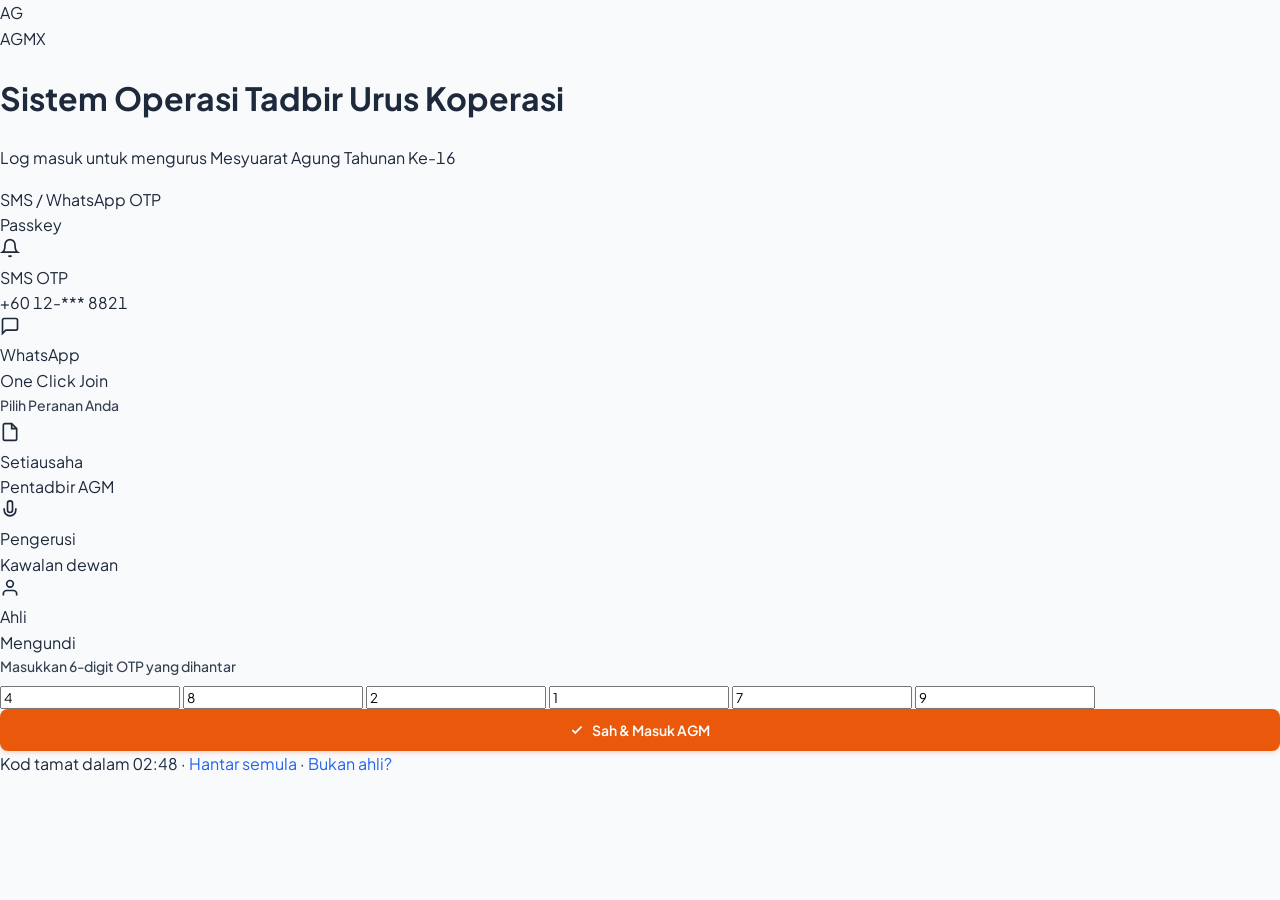
==== commit 1d1faf78: "feat: Enterprise-grade design system redesign - Complete redesign with Glassmorphism enterprise SaaS" ====
--- a/app.html
+++ b/app.html
@@ -3,33 +3,46 @@
 <head>
   <meta charset="UTF-8">
   <meta name="viewport" content="width=device-width, initial-scale=1.0, maximum-scale=5.0">
-  <meta name="description" content="AGMX — AGM Operating System. Platform SaaS mesyuarat AGM dengan AI Governance Copilot, e-voting kalis ubah, dan pematuhan Akta Koperasi 1993.">
-  <meta name="theme-color" content="#0B5394">
+  <meta name="description" content="AGMX — Enterprise AGM Operating System. AI Governance Copilot, E-Voting, Compliance-by-Design.">
+  <meta name="theme-color" content="#2563EB">
   <meta name="apple-mobile-web-app-capable" content="yes">
-  <meta name="apple-mobile-web-app-status-bar-style" content="black-translucent">
+  <meta name="apple-mobile-web-app-status-bar-style" content="default">
   <meta name="apple-mobile-web-app-title" content="AGMX">
-  <meta property="og:title" content="AGMX · AGM Operating System">
-  <meta property="og:description" content="Platform tadbir urus koperasi pintar. AI Copilot, e-voting, pematuhan automatik.">
+  <meta property="og:title" content="AGMX · Enterprise AGM Operating System">
+  <meta property="og:description" content="Enterprise SaaS Platform for Malaysian Cooperative AGM Governance. AI Governance Copilot, E-Voting, Compliance-by-Design.">
   <meta property="og:type" content="website">
+  <meta property="og:url" content="https://agmx-project.vercel.app/app.html">
+  <meta property="og:image" content="https://agmx-project.vercel.app/assets/enterprise/01-hero-og-banner.png">
   <meta name="twitter:card" content="summary_large_image">
-  <title>AGMX · AGM Operating System</title>
-  <link rel="icon" type="image/svg+xml" href="data:image/svg+xml,%3Csvg xmlns='http://www.w3.org/2000/svg' viewBox='0 0 64 64'%3E%3Crect width='64' height='64' rx='14' fill='%230B5394'/%3E%3Ctext x='50%25' y='52%25' text-anchor='middle' dominant-baseline='central' font-family='Arial' font-weight='800' font-size='28' fill='%23D4A017'%3EAG%3C/text%3E%3C/svg%3E">
+  <meta name="twitter:title" content="AGMX · Enterprise AGM Operating System">
+  <meta name="twitter:description" content="Enterprise SaaS Platform for Malaysian Cooperative AGM Governance. AI Governance Copilot, E-Voting, Compliance-by-Design.">
+  <meta name="twitter:image" content="https://agmx-project.vercel.app/assets/enterprise/01-hero-og-banner.png">
+  <title>AGMX · Enterprise AGM Operating System</title>
+  <link rel="icon" type="image/svg+xml" href="data:image/svg+xml,%3Csvg xmlns='http://www.w3.org/2000/svg' viewBox='0 0 64 64'%3E%3Crect width='64' height='64' rx='12' fill='%232563EB'/%3E%3Ctext x='50%25' y='54%25' text-anchor='middle' dominant-baseline='central' font-family='Arial' font-weight='800' font-size='28' fill='%23EA580C'%3EAG%3C/text%3E%3C/svg%3E">
   <link rel="manifest" href="manifest.json">
   <link rel="preconnect" href="https://fonts.googleapis.com" crossorigin>
-  <link rel="preload" href="styles.css" as="style">
-  <link rel="preload" href="data.js" as="script">
-  <link rel="preload" href="app.js" as="script">
+  <link rel="preconnect" href="https://fonts.gstatic.com" crossorigin>
+  <link href="https://fonts.googleapis.com/css2?family=Plus+Jakarta+Sans:ital,wght@0,400;0,500;0,600;0,700;0,800;1,400&display=swap" rel="stylesheet">
   <link rel="stylesheet" href="styles.css">
+  <script>
+    // Theme initialization
+    (function() {
+      var theme = localStorage.getItem('theme') || 'light';
+      var senior = localStorage.getItem('seniorMode') === 'true';
+      var contrast = localStorage.getItem('highContrast') === 'true';
+      document.documentElement.classList.toggle('dark', theme === 'dark');
+      document.documentElement.classList.toggle('senior-mode', senior);
+      document.documentElement.classList.toggle('high-contrast', contrast);
+    })();
+  </script>
 </head>
 <body>
-  <!-- Skip to main content for accessibility -->
-  <a href="#app" class="skip-link">Langkau ke kandungan utama</a>
-  <div id="app" class="app" role="application" aria-label="AGMX Aplikasi Tadbir Urus Koperasi"></div>
-
+  <a href="#app" class="skip-link">Skip to main content</a>
+  <div id="app" class="app" role="application" aria-label="AGMX Enterprise Governance OS"></div>
   <script>
     if ('serviceWorker' in navigator) {
-      window.addEventListener('load', () => {
-        navigator.serviceWorker.register('sw.js').catch(() => {});
+      window.addEventListener('load', function() {
+        navigator.serviceWorker.register('sw.js').catch(function(){});
       });
     }
   </script>
--- a/styles.css
+++ b/styles.css
@@ -1,2199 +1,1037 @@
 /* ============================================================
-   AGMX Design System
+   AGMX Enterprise Design System
+   - Glassmorphism + Enterprise SaaS Standards
    - Compliance-by-Design, Zero Training Required
    - One Screen, One Action, Senior Friendly
    ============================================================ */
 
 :root {
-  /* Brand */
-  --c-primary: #0B5394;
-  --c-primary-600: #084375;
-  --c-primary-700: #063356;
-  --c-primary-100: #E3F0FA;
-  --c-accent: #D4A017;       /* Malaysian gold */
-  --c-accent-100: #FFF4D6;
+  /* ===== Color System ===== */
+  /* Primary - Trust Blue */
+  --color-primary: #2563EB;
+  --color-primary-50: #EFF6FF;
+  --color-primary-100: #DBEAFE;
+  --color-primary-200: #BFDBFE;
+  --color-primary-300: #93C5FD;
+  --color-primary-400: #60A5FA;
+  --color-primary-500: #3B82F6;
+  --color-primary-600: #2563EB;
+  --color-primary-700: #1D4ED8;
+  --color-primary-700: #1D4ED8;
+  --color-primary-800: #1E40AF;
+  --color-primary-900: #1E3A8A;
+
+  /* Secondary - Blue */
+  --color-secondary: #3B82F6;
+  --color-secondary-100: #DBEAFE;
+
+  /* Accent/CTA - Orange (Enterprise Grade) */
+  --color-accent: #EA580C;
+  --color-accent-100: #FFF7ED;
+  --color-accent-600: #EA580C;
+  --color-on-accent: #000000;
+
+  /* Success */
+  --color-success: #10B981;
+  --color-success-100: #D1FAE5;
+  --color-success-600: #059669;
+
+  /* Warning */
+  --color-warning: #F59E0B;
+  --color-warning-100: #FEF3C7;
+  --color-warning-600: #D97706;
+
+  /* Danger/Error */
+  --color-danger: #DC2626;
+  --color-danger-100: #FEE2E2;
+  --color-danger-600: #DC2626;
+
+  /* Info/Info */
+  --color-info: #3B82F6;
+  --color-info-100: #DBEAFE;
+
+  /* Warning/Amber */
+  --color-warning: #F59E0B;
+  --color-warning-100: #FEF3C7;
+  --color-warning-600: #D97706;
+
+  /* Surfaces */
+  --color-background: #F8FAFC;
+  --color-surface: #FFFFFF;
+  --color-surface-2: #F8FAFC;
+  --color-card: #FFFFFF;
+  --color-card-foreground: #1E293B;
+
+  /* Borders */
+  --color-border: #E2E8F0;
+  --color-border-strong: #CBD5E1;
+  --color-divider: #E2E8F0;
+
+  /* Text */
+  --color-foreground: #1E293B;
+  --color-on-primary: #FFFFFF;
+  --color-on-secondary: #000000;
+  --color-on-accent: #000000;
+  --color-on-destructive: #FFFFFF;
+  --color-text: #1E293B;
+  --color-foreground: #1E293B;
+  --color-text-2: #475569;
+  --color-text-3: #475569;
+  --color-text-3: #94A3B8;
+  --color-muted-foreground: #475569;
+  --color-muted: #E9EFF8;
+  --color-muted-foreground: #475569;
+  --color-muted: #E9EFF8;
+
+  /* Legacy compatibility */
+  --c-primary: #2563EB;
+  --c-primary-600: #2563EB;
+  --c-primary-700: #1D4ED8;
+  --c-primary-100: #DBEAFE;
+  --c-accent: #EA580C;
+  --c-accent-ink: #EA580C;
+  --c-accent-100: #FFF7ED;
   --c-success: #10B981;
   --c-success-100: #D1FAE5;
   --c-warning: #F59E0B;
   --c-warning-100: #FEF3C7;
-  --c-danger: #EF4444;
+  --c-warning-600: #D97706;
+  --c-danger: #DC2626;
   --c-danger-100: #FEE2E2;
   --c-info: #3B82F6;
-
-  /* Surfaces */
-  --c-bg: #F5F7FB;
+  --c-bg: #F8FAFC;
   --c-surface: #FFFFFF;
-  --c-surface-2: #FAFBFD;
-  --c-border: #E5E9F0;
-  --c-border-strong: #CBD2DD;
-  --c-divider: #EEF1F6;
-
-  /* Text */
-  --c-text: #0F172A;
+  --c-surface-2: #F8FAFC;
+  --c-border: #E2E8F0;
+  --c-border-strong: #CBD5E1;
+  --c-divider: #E2E8F0;
+  --c-text: #1E293B;
   --c-text-2: #475569;
   --c-text-3: #94A3B8;
   --c-text-inv: #FFFFFF;
+  --c-accent: #EA580C;
+  --c-accent-100: #FFF7ED;
+  --c-accent-600: #EA580C;
+  --c-accent-ink: #EA580C;
+  --c-accent-100: #FFF7ED;
+  --c-success: #10B981;
+  --c-success-100: #D1FAE5;
+  --c-warning: #F59E0B;
+  --c-warning-100: #FEF3C7;
+  --c-danger: #DC2626;
+  --c-danger-100: #FEE2E2;
+  --c-info: #3B82F6;
+  --c-bg: #F8FAFC;
+  --c-surface: #FFFFFF;
+  --c-surface-2: #F8FAFC;
+  --c-border: #E2E8F0;
+  --c-border-strong: #CBD5E1;
+  --c-divider: #E2E8F0;
+  --c-text: #1E293B;
+  --c-text-2: #475569;
+  --c-text-3: #94A3B8;
+  --c-text-inv: #FFFFFF;
+
+  /* Status/Status Colors */
+  --c-success: #10B981;
+  --c-success-100: #D1FAE5;
+  --c-warning: #F59E0B;
+  --c-warning-100: #FEF3C7;
+  --c-danger: #DC2626;
+  --c-danger-100: #FEE2E2;
+  --c-info: #3B82F6;
+  --c-info-100: #DBEAFE;
 
   /* Sizes */
-  --r-sm: 6px;
-  --r-md: 10px;
-  --r-lg: 14px;
-  --r-xl: 20px;
+  --r-sm: 4px;
+  --r-md: 8px;
+  --r-lg: 12px;
+  --r-xl: 16px;
+  --r-2xl: 24px;
 
   /* Shadows */
+  --shadow-sm: 0 1px 2px rgba(0, 0, 0, 0.05);
+  --shadow-md: 0 4px 6px -1px rgba(0, 0, 0, 0.1), 0 2px 4px -1px rgba(0, 0, 0, 0.06);
+  --shadow-lg: 0 10px 15px -3px rgba(0, 0, 0, 0.1), 0 4px 6px -2px rgba(0, 0, 0, 0.05);
+  --shadow-xl: 0 20px 25px -5px rgba(0, 0, 0, 0.1), 0 10px 10px -5px rgba(0, 0, 0, 0.04);
+  --shadow-2xl: 0 25px 50px -12px rgba(0, 0, 0, 0.25);
+
+  /* Shadows with color */
+  --shadow-sm: 0 1px 2px 0 rgba(0, 0, 0, 0.05);
+  --shadow-md: 0 4px 6px -1px rgba(0, 0, 0, 0.1), 0 2px 4px -1px rgba(0, 0, 0, 0.06);
+  --shadow-lg: 0 10px 15px -3px rgba(0, 0, 0, 0.1), 0 4px 6px -2px rgba(0, 0, 0, 0.05);
+  --shadow-xl: 0 20px 25px -5px rgba(0, 0, 0, 0.1), 0 10px 10px -5px rgba(0, 0, 0, 0.04);
+
+  /* Glassmorphism */
+  --glass-bg: rgba(255, 255, 255, 0.7);
+  --glass-border: rgba(255, 255, 255, 0.2);
+  --glass-shadow: 0 8px 32px rgba(0, 0, 0, 0.08);
+
+  /* Dark mode glass */
+  --glass-bg-dark: rgba(30, 41, 59, 0.7);
+  --glass-border-dark: rgba(255, 255, 255, 0.1);
+
+  /* Shadows (legacy) */
   --sh-sm: 0 1px 2px rgba(15,23,42,0.05);
   --sh-md: 0 4px 12px rgba(15,23,42,0.08);
   --sh-lg: 0 12px 36px rgba(15,23,42,0.12);
   --sh-pop: 0 20px 60px rgba(15,23,42,0.18);
 
   /* Layout */
-  --nav-w: 240px;
+  --nav-w: 260px;
   --header-h: 64px;
-}
-
-/* ============================================================
-   Reset
-   ============================================================ */
+  --sidebar-w: 260px;
+  --header-h: 64px;
+
+  /* Spacing Scale */
+  --space-1: 4px;
+  --space-2: 8px;
+  --space-3: 12px;
+  --space-4: 16px;
+  --space-5: 20px;
+  --space-6: 24px;
+  --space-8: 32px;
+  --space-10: 40px;
+  --space-12: 48px;
+  --space-16: 64px;
+
+  /* Border Radius */
+  --radius-sm: 4px;
+  --radius-md: 8px;
+  --radius-lg: 12px;
+  --radius-xl: 16px;
+  --radius-2xl: 24px;
+  --radius-full: 9999px;
+
+  /* Transitions */
+  --transition-fast: 150ms ease;
+  --transition-base: 200ms ease;
+  --transition-slow: 300ms ease;
+
+  /* Z-index scale */
+  --z-dropdown: 100;
+  --z-sticky: 100;
+  --z-modal: 500;
+  --z-toast: 600;
+  --z-tooltip: 700;
+
+  /* Typography */
+  --font-sans: 'Plus Jakarta Sans', -apple-system, BlinkMacSystemFont, 'Segoe UI', Roboto, 'Helvetica Neue', Arial, sans-serif;
+  --font-mono: 'JetBrains Mono', 'Fira Code', monospace;
+
+  /* Font sizes */
+  --text-xs: 0.75rem;    /* 12px */
+  --text-sm: 0.875rem;   /* 14px */
+  --text-base: 1rem;     /* 16px */
+  --text-lg: 1.125rem;   /* 18px */
+  --text-xl: 1.25rem;    /* 20px */
+  --text-2xl: 1.5rem;    /* 24px */
+  --text-3xl: 1.875rem;  /* 30px */
+  --text-4xl: 2.25rem;   /* 36px */
+  --text-5xl: 3rem;      /* 48px */
+
+  /* Font weights */
+  --font-normal: 400;
+  --font-medium: 500;
+  --font-semibold: 600;
+  --font-bold: 700;
+  --font-extrabold: 800;
+
+  /* Line heights */
+  --leading-tight: 1.25;
+  --leading-snug: 1.375;
+  --leading-normal: 1.5;
+  --leading-relaxed: 1.625;
+
+  /* Focus ring */
+  --focus-ring: 0 0 0 3px rgba(37, 99, 235, 0.4);
+
+  /* Glassmorphism */
+  --glass-bg: rgba(255, 255, 255, 0.7);
+  --glass-border: rgba(255, 255, 255, 0.2);
+  --glass-shadow: 0 8px 32px rgba(0, 0, 0, 0.08);
+  --glass-bg-dark: rgba(30, 41, 59, 0.7);
+  --glass-border-dark: rgba(255, 255, 255, 0.1);
+
+  /* Layout */
+  --nav-w: 260px;
+  --header-h: 64px;
+  --sidebar-w: 260px;
+  --header-h: 64px;
+
+  /* Spacing Scale */
+  --space-1: 4px;
+  --space-2: 8px;
+  --space-3: 12px;
+  --space-4: 16px;
+  --space-5: 20px;
+  --space-6: 24px;
+  --space-8: 32px;
+  --space-10: 40px;
+  --space-12: 48px;
+  --space-16: 64px;
+
+  /* Border Radius */
+  --radius-sm: 4px;
+  --radius-md: 8px;
+  --radius-lg: 12px;
+  --radius-xl: 16px;
+  --radius-2xl: 24px;
+  --radius-full: 9999px;
+
+  /* Transitions */
+  --transition-fast: 150ms ease;
+  --transition-base: 200ms ease;
+  --transition-slow: 300ms ease;
+
+  /* Z-index scale */
+  --z-dropdown: 100;
+  --z-sticky: 100;
+  --z-modal: 500;
+  --z-toast: 600;
+  --z-tooltip: 700;
+}
+
+/* ============================================================
+   Fonts & Global Reset
+   ============================================================ */
+@import url('https://fonts.googleapis.com/css2?family=Plus+Jakarta+Sans:ital,wght@0,400;0,500;0,600;0,600;0,700;0,800;1,400&display=swap');
+
 *, *::before, *::after { box-sizing: border-box; }
 html { scroll-behavior: smooth; }
 html, body { margin: 0; padding: 0; height: 100%; }
 body {
-  font-family: -apple-system, BlinkMacSystemFont, "Segoe UI", "Inter", "Helvetica Neue", "Noto Sans", sans-serif;
-  font-size: 15px;
-  line-height: 1.5;
-  color: var(--c-text);
-  background: var(--c-bg);
+  font-family: 'Plus Jakarta Sans', -apple-system, BlinkMacSystemFont, 'Segoe UI', Roboto, 'Helvetica Neue', Arial, sans-serif;
+  font-size: 16px;
+  line-height: 1.6;
+  color: #1E293B;
+  background: #F8FAFC;
   -webkit-font-smoothing: antialiased;
   -moz-osx-font-smoothing: grayscale;
   text-rendering: optimizeLegibility;
+  font-variant-numeric: tabular-nums;
 }
 :focus-visible {
-  outline: 3px solid var(--c-accent);
+  outline: 2px solid #2563EB;
   outline-offset: 2px;
   border-radius: 4px;
+}
+::selection { background: rgba(37, 99, 235, 0.18); }
+.sidebar :focus-visible, .hall-main :focus-visible, .senior-top :focus-visible {
+  outline-color: #EA580C;
+}
+::selection { background: rgba(37, 99, 235, 0.18); }
+
+/* Respect user motion preferences */
+@media (prefers-reduced-motion: reduce) {
+  *, *::before, *::after {
+    animation-duration: 0.01ms !important;
+    animation-iteration-count: 1 !important;
+    transition-duration: 0.01ms !important;
+    scroll-behavior: auto !important;
+  }
 }
 button { font-family: inherit; cursor: pointer; border: none; background: none; }
 button:disabled { opacity: 0.5; cursor: not-allowed; pointer-events: none; }
 input, select, textarea { font-family: inherit; }
-input::placeholder, textarea::placeholder { color: var(--c-text-3); opacity: 0.7; }
-a { color: var(--c-primary); text-decoration: none; }
+input::placeholder, textarea::placeholder { color: #94A3B8; opacity: 0.7; }
+a { color: #2563EB; text-decoration: none; }
 a:hover { text-decoration: underline; }
 
 /* ============================================================
-   App shell
-   ============================================================ */
-.app {
-  display: grid;
-  grid-template-columns: var(--nav-w) 1fr;
-  grid-template-rows: var(--header-h) 1fr;
-  height: 100vh;
-  grid-template-areas:
-    "sidebar header"
-    "sidebar main";
-}
-
-/* ============================================================
-   Sidebar
-   ============================================================ */
-.sidebar {
-  grid-area: sidebar;
-  background: linear-gradient(180deg, var(--c-primary-700) 0%, var(--c-primary) 100%);
-  color: #fff;
-  display: flex;
-  flex-direction: column;
-  padding: 20px 0;
-  position: relative;
-  overflow-y: auto;
-}
-.sidebar-brand {
-  display: flex;
-  align-items: center;
-  gap: 10px;
-  padding: 0 20px 20px;
-  border-bottom: 1px solid rgba(255,255,255,0.12);
-}
-.brand-mark {
-  width: 38px; height: 38px;
-  background: var(--c-accent);
-  color: var(--c-primary-700);
-  font-weight: 800;
-  border-radius: 10px;
-  display: grid;
-  place-items: center;
-  font-size: 16px;
-  letter-spacing: 0.5px;
-  box-shadow: 0 4px 12px rgba(212,160,23,0.4);
-}
-.brand-text { line-height: 1.15; }
-.brand-text .b1 { font-weight: 800; font-size: 17px; letter-spacing: -0.2px; }
-.brand-text .b2 { font-size: 11px; opacity: 0.7; letter-spacing: 1.5px; text-transform: uppercase; }
-
-.nav-section { padding: 16px 12px 6px; }
-.nav-section-title { font-size: 10.5px; letter-spacing: 1.5px; text-transform: uppercase; opacity: 0.55; padding: 0 10px 6px; }
-.nav-list { list-style: none; padding: 0; margin: 0; display: flex; flex-direction: column; gap: 2px; }
-.nav-item {
-  display: flex; align-items: center; gap: 12px;
-  padding: 10px 12px;
-  border-radius: 9px;
-  color: rgba(255,255,255,0.78);
-  cursor: pointer;
-  font-weight: 500;
-  font-size: 14px;
-  transition: all 0.15s;
-  position: relative;
-}
-.nav-item:hover { background: rgba(255,255,255,0.08); color: #fff; }
-.nav-item.active {
-  background: rgba(255,255,255,0.15);
-  color: #fff;
-  font-weight: 600;
-}
-.nav-item.active::before {
-  content: "";
-  position: absolute;
-  left: 0; top: 8px; bottom: 8px;
-  width: 3px;
-  background: var(--c-accent);
-  border-radius: 0 3px 3px 0;
-}
-.nav-icon { width: 18px; height: 18px; flex-shrink: 0; }
-.nav-badge {
-  margin-left: auto;
-  background: var(--c-accent);
-  color: var(--c-primary-700);
-  font-size: 11px;
-  font-weight: 700;
-  padding: 2px 7px;
-  border-radius: 10px;
-}
-.nav-badge.live {
-  background: var(--c-danger);
-  color: #fff;
-  animation: pulse 1.6s infinite;
-}
-@keyframes pulse {
-  0%, 100% { opacity: 1; }
-  50% { opacity: 0.55; }
-}
-
-.sidebar-foot {
-  margin-top: auto;
-  padding: 14px 20px;
-  font-size: 11px;
-  color: rgba(255,255,255,0.5);
-  border-top: 1px solid rgba(255,255,255,0.1);
-}
-.sidebar-foot .plan-pill {
-  display: inline-block;
-  background: var(--c-accent);
-  color: var(--c-primary-700);
-  padding: 2px 8px;
-  border-radius: 6px;
-  font-weight: 700;
-  font-size: 10px;
-  letter-spacing: 0.5px;
-  margin-bottom: 6px;
-}
-
-/* ============================================================
-   Header
-   ============================================================ */
-.header {
-  grid-area: header;
-  background: var(--c-surface);
-  border-bottom: 1px solid var(--c-border);
-  display: flex;
-  align-items: center;
-  padding: 0 24px;
-  gap: 16px;
-  z-index: 5;
-}
-.h-left { display: flex; align-items: center; gap: 14px; flex: 1; }
-.h-title { font-size: 17px; font-weight: 700; color: var(--c-text); }
-.h-subtitle { font-size: 12px; color: var(--c-text-3); }
-.h-divider { width: 1px; height: 28px; background: var(--c-border); }
-.h-live-pill {
-  display: inline-flex; align-items: center; gap: 8px;
-  background: var(--c-danger-100); color: var(--c-danger);
-  padding: 5px 12px; border-radius: 20px;
-  font-size: 12px; font-weight: 700;
-}
-.h-live-dot { width: 8px; height: 8px; border-radius: 50%; background: var(--c-danger); animation: pulse 1.4s infinite; }
-
-.h-right { display: flex; align-items: center; gap: 12px; }
-.h-icon-btn {
-  width: 38px; height: 38px;
-  border-radius: 50%;
-  display: grid; place-items: center;
-  color: var(--c-text-2);
-  position: relative;
-  transition: all 0.15s;
-}
-.h-icon-btn:hover { background: var(--c-bg); color: var(--c-text); }
-.h-icon-btn .dot {
-  position: absolute; top: 8px; right: 8px;
-  width: 8px; height: 8px;
-  background: var(--c-danger);
-  border-radius: 50%;
-  border: 2px solid var(--c-surface);
-}
-
-.h-user {
-  display: flex; align-items: center; gap: 10px;
-  padding: 6px 8px 6px 6px;
-  border-radius: 30px;
-  cursor: pointer;
-  transition: all 0.15s;
-}
-.h-user:hover { background: var(--c-bg); }
-.h-avatar {
-  width: 36px; height: 36px;
-  background: linear-gradient(135deg, var(--c-primary) 0%, var(--c-accent) 100%);
-  color: #fff; font-weight: 700;
-  border-radius: 50%;
-  display: grid; place-items: center;
-  font-size: 13px;
-}
-.h-user .u-name { font-weight: 600; font-size: 14px; }
-.h-user .u-role { font-size: 11px; color: var(--c-text-3); }
-
-/* ============================================================
-   Main
-   ============================================================ */
-.main {
-  grid-area: main;
-  overflow-y: auto;
-  padding: 24px 28px 60px;
-}
-
-/* ============================================================
-   Common components
-   ============================================================ */
-.card {
-  background: var(--c-surface);
-  border: 1px solid var(--c-border);
-  border-radius: var(--r-lg);
-  box-shadow: var(--sh-sm);
-  overflow: hidden;
-}
-.card-head {
-  padding: 16px 20px;
-  border-bottom: 1px solid var(--c-divider);
-  display: flex; align-items: center; justify-content: space-between;
-  gap: 12px;
-}
-.card-title { font-size: 15px; font-weight: 700; }
-.card-body { padding: 20px; }
-.card-foot { padding: 12px 20px; border-top: 1px solid var(--c-divider); background: var(--c-surface-2); }
-
-.btn {
-  display: inline-flex; align-items: center; gap: 8px;
-  padding: 9px 16px;
-  border-radius: 9px;
-  font-weight: 600; font-size: 14px;
-  border: 1px solid transparent;
-  transition: all 0.15s;
-  white-space: nowrap;
-}
-.btn:hover { transform: translateY(-1px); }
-.btn:active { transform: translateY(0); }
-.btn-primary { background: var(--c-primary); color: #fff; box-shadow: 0 4px 10px rgba(11,83,148,0.25); }
-.btn-primary:hover { background: var(--c-primary-600); box-shadow: 0 6px 14px rgba(11,83,148,0.35); }
-.btn-accent { background: var(--c-accent); color: var(--c-primary-700); }
-.btn-ghost { background: var(--c-surface); border-color: var(--c-border-strong); color: var(--c-text); }
-.btn-ghost:hover { background: var(--c-bg); }
-.btn-success { background: var(--c-success); color: #fff; }
-.btn-danger { background: var(--c-danger); color: #fff; }
-.btn-lg { padding: 14px 24px; font-size: 15px; border-radius: 11px; }
-.btn-xl { padding: 18px 28px; font-size: 17px; border-radius: 12px; min-height: 64px; }
-.btn-sm { padding: 6px 10px; font-size: 12px; }
-
-.badge {
-  display: inline-flex; align-items: center; gap: 6px;
-  padding: 4px 10px;
-  border-radius: 12px;
-  font-size: 11.5px; font-weight: 600;
-  background: var(--c-bg);
-  color: var(--c-text-2);
-  letter-spacing: 0.2px;
-}
-.badge.success { background: var(--c-success-100); color: #047857; }
-.badge.warning { background: var(--c-warning-100); color: #92400E; }
-.badge.danger { background: var(--c-danger-100); color: #B91C1C; }
-.badge.info { background: #DBEAFE; color: #1E40AF; }
-.badge.gold { background: var(--c-accent-100); color: #92400E; }
-.badge .dot { width: 6px; height: 6px; border-radius: 50%; background: currentColor; }
-
-.input, .select, .textarea {
-  width: 100%;
-  padding: 10px 14px;
-  border: 1px solid var(--c-border-strong);
-  border-radius: 9px;
-  font-size: 14px;
-  background: var(--c-surface);
-  transition: all 0.15s;
-}
-.input:focus, .select:focus, .textarea:focus {
-  outline: none;
-  border-color: var(--c-primary);
-  box-shadow: 0 0 0 3px rgba(11,83,148,0.15);
-}
-.label { display: block; font-size: 12px; font-weight: 600; color: var(--c-text-2); margin-bottom: 6px; }
-
-.table { width: 100%; border-collapse: collapse; font-size: 13px; }
-.table th {
-  text-align: left;
-  padding: 10px 14px;
-  font-size: 11.5px;
-  letter-spacing: 0.5px;
-  color: var(--c-text-3);
-  text-transform: uppercase;
-  font-weight: 600;
-  border-bottom: 1px solid var(--c-divider);
-  background: var(--c-surface-2);
-}
-.table td {
-  padding: 12px 14px;
-  border-bottom: 1px solid var(--c-divider);
-  vertical-align: middle;
-}
-.table tbody tr:hover { background: var(--c-surface-2); }
-.table tbody tr:last-child td { border-bottom: 0; }
-
-.kpi-grid {
-  display: grid;
-  grid-template-columns: repeat(auto-fit, minmax(220px, 1fr));
-  gap: 16px;
-}
-.kpi {
-  background: var(--c-surface);
-  border: 1px solid var(--c-border);
-  border-radius: var(--r-lg);
-  padding: 18px;
-  box-shadow: var(--sh-sm);
-  position: relative;
-  overflow: hidden;
-}
-.kpi-label { font-size: 12px; color: var(--c-text-3); text-transform: uppercase; letter-spacing: 0.6px; font-weight: 600; }
-.kpi-value { font-size: 28px; font-weight: 800; margin: 6px 0 4px; letter-spacing: -0.5px; }
-.kpi-trend { font-size: 12.5px; font-weight: 600; color: var(--c-success); display: inline-flex; align-items: center; gap: 4px; }
-.kpi-trend.down { color: var(--c-danger); }
-.kpi-spark { margin-top: 8px; height: 36px; }
-.kpi-icon {
-  position: absolute; top: 14px; right: 14px;
-  width: 38px; height: 38px;
-  border-radius: 10px;
-  display: grid; place-items: center;
-  background: var(--c-primary-100); color: var(--c-primary);
-}
+   Utility Classes
+   ============================================================ */
+.sr-only { position: absolute; width: 1px; height: 1px; padding: 0; margin: -1px; overflow: hidden; clip: rect(0,0,0,0); white-space: nowrap; border: 0; }
 
 .flex { display: flex; }
+.flex-col { flex-direction: column; }
 .flex-1 { flex: 1; }
-.flex-col { flex-direction: column; }
-.flex-wrap { flex-wrap: wrap; }
+.flex-auto { flex: 1 1 auto; }
 .items-center { align-items: center; }
 .items-start { align-items: flex-start; }
+.items-end { align-items: flex-end; }
+.justify-center { justify-content: center; }
 .justify-between { justify-content: space-between; }
-.justify-center { justify-content: center; }
-.grid-2 { display: grid; grid-template-columns: 1fr 1fr; gap: 12px; }
-.grid-3 { display: grid; grid-template-columns: 1fr 1fr 1fr; gap: 12px; }
-.gap-1 { gap: 4px; } .gap-2 { gap: 8px; } .gap-3 { gap: 12px; } .gap-4 { gap: 16px; } .gap-6 { gap: 24px; }
-.mt-1 { margin-top: 4px; } .mt-2 { margin-top: 8px; } .mt-3 { margin-top: 12px; } .mt-4 { margin-top: 16px; } .mt-6 { margin-top: 24px; }
-.mb-1 { margin-bottom: 4px; } .mb-2 { margin-bottom: 8px; } .mb-3 { margin-bottom: 12px; } .mb-4 { margin-bottom: 16px; }
-.text-2 { color: var(--c-text-2); }
-.text-3 { color: var(--c-text-3); }
-.text-sm { font-size: 12.5px; }
-.text-xs { font-size: 11px; }
-.text-lg { font-size: 17px; }
-.text-center { text-align: center; }
-.text-left { text-align: left; }
-.text-right { text-align: right; }
-.text-success { color: var(--c-success); }
-.text-danger { color: var(--c-danger); }
-.text-warning { color: var(--c-warning); }
-.text-bold { font-weight: 700; }
-.text-mono { font-family: "SF Mono", Menlo, Consolas, monospace; }
-.divider { height: 1px; background: var(--c-divider); border: 0; margin: 16px 0; }
-
-/* ============================================================
-   Page header
-   ============================================================ */
-.page-head {
-  display: flex; align-items: flex-start; justify-content: space-between;
-  margin-bottom: 20px;
-  gap: 16px;
-}
-.page-title { font-size: 24px; font-weight: 800; letter-spacing: -0.5px; margin: 0 0 4px; }
-.page-sub { color: var(--c-text-2); font-size: 14px; }
-.page-actions { display: flex; align-items: center; gap: 10px; }
-
-/* ============================================================
-   Login screen
-   ============================================================ */
-.login-wrap {
-  position: fixed; inset: 0;
-  background: linear-gradient(135deg, #0a3866 0%, #0B5394 50%, #1a6cb8 100%);
-  display: grid; place-items: center;
-  z-index: 100;
-  overflow: hidden;
-}
-.login-wrap::before {
-  content: ""; position: absolute;
-  width: 800px; height: 800px;
-  background: radial-gradient(circle, rgba(212,160,23,0.15), transparent 60%);
-  top: -200px; right: -200px;
-  border-radius: 50%;
-}
-.login-wrap::after {
-  content: ""; position: absolute;
-  width: 600px; height: 600px;
-  background: radial-gradient(circle, rgba(255,255,255,0.05), transparent 60%);
-  bottom: -150px; left: -150px;
-  border-radius: 50%;
-}
-.login-card {
-  background: var(--c-surface);
-  border-radius: 24px;
-  padding: 40px 36px;
-  width: 460px;
-  max-width: 92vw;
-  box-shadow: var(--sh-pop);
-  position: relative;
-  z-index: 1;
-}
-.login-card .l-logo {
-  display: flex; align-items: center; gap: 12px; margin-bottom: 28px;
-}
-.login-card .l-logo .lm { width: 48px; height: 48px; border-radius: 12px; background: linear-gradient(135deg, var(--c-primary), var(--c-accent)); display: grid; place-items: center; color: #fff; font-weight: 800; font-size: 18px; box-shadow: 0 8px 24px rgba(11,83,148,0.4); }
-.login-card .l-logo .lt { font-size: 20px; font-weight: 800; color: var(--c-text); }
-.login-card h1 { font-size: 22px; margin: 0 0 4px; font-weight: 800; }
-.login-card .l-sub { color: var(--c-text-2); font-size: 14px; margin-bottom: 24px; }
-
-.login-tabs {
-  display: flex;
-  background: var(--c-bg);
-  border-radius: 10px;
-  padding: 4px;
-  margin-bottom: 24px;
-}
-.login-tab {
-  flex: 1; padding: 9px 12px;
-  font-size: 13px; font-weight: 600;
-  border-radius: 7px;
-  color: var(--c-text-2);
-  text-align: center;
-  cursor: pointer;
-}
-.login-tab.active { background: var(--c-surface); color: var(--c-primary); box-shadow: var(--sh-sm); }
-
-.login-methods { display: grid; grid-template-columns: 1fr 1fr; gap: 10px; margin-bottom: 18px; }
-.login-method {
-  padding: 14px 10px;
-  border: 1.5px solid var(--c-border);
-  border-radius: 10px;
-  text-align: center;
-  cursor: pointer;
-  transition: all 0.15s;
-}
-.login-method:hover { border-color: var(--c-primary); background: var(--c-primary-100); }
-.login-method.active { border-color: var(--c-primary); background: var(--c-primary-100); }
-.login-method .lm-icon { width: 32px; height: 32px; margin: 0 auto 6px; display: grid; place-items: center; color: var(--c-primary); }
-.login-method .lm-title { font-size: 13px; font-weight: 600; }
-.login-method .lm-sub { font-size: 11px; color: var(--c-text-3); margin-top: 2px; }
-
-.otp-row { display: grid; grid-template-columns: repeat(6, 1fr); gap: 6px; margin: 8px 0 20px; }
-.otp-box {
-  height: 52px;
-  width: 100%;
-  min-width: 0;
-  text-align: center;
-  font-size: 20px; font-weight: 700;
-  border: 1.5px solid var(--c-border-strong);
-  border-radius: 8px;
-  background: var(--c-surface);
-  padding: 0;
-}
-.otp-box:focus { border-color: var(--c-primary); outline: none; box-shadow: 0 0 0 3px rgba(11,83,148,0.15); }
-
-.login-foot { text-align: center; margin-top: 18px; font-size: 12px; color: var(--c-text-3); }
-
-.role-pick { display: grid; grid-template-columns: 1fr 1fr 1fr; gap: 10px; margin: 18px 0 24px; }
-.role-pick-card {
-  border: 1.5px solid var(--c-border);
-  border-radius: 12px;
-  padding: 14px 10px;
-  text-align: center;
-  cursor: pointer;
-  transition: all 0.15s;
-}
-.role-pick-card:hover { border-color: var(--c-primary); background: var(--c-primary-100); }
-.role-pick-card.active { border-color: var(--c-primary); background: var(--c-primary-100); box-shadow: 0 0 0 3px rgba(11,83,148,0.15); }
-.role-pick-card .rp-icon { width: 40px; height: 40px; margin: 0 auto 6px; background: var(--c-primary); color: #fff; border-radius: 50%; display: grid; place-items: center; }
-.role-pick-card .rp-title { font-size: 13px; font-weight: 700; }
-.role-pick-card .rp-sub { font-size: 11px; color: var(--c-text-3); margin-top: 2px; }
-
-/* ============================================================
-   Page: Dashboard
-   ============================================================ */
-.dash-greeting {
-  background: linear-gradient(135deg, var(--c-primary) 0%, var(--c-primary-600) 100%);
-  color: #fff;
-  border-radius: var(--r-lg);
-  padding: 22px 26px;
-  margin-bottom: 20px;
-  display: flex; align-items: center; justify-content: space-between;
-  gap: 24px;
-  position: relative;
-  overflow: hidden;
-}
-.dash-greeting::before {
-  content: ""; position: absolute;
-  width: 300px; height: 300px;
-  background: radial-gradient(circle, rgba(212,160,23,0.18), transparent 70%);
-  top: -100px; right: -80px;
-  border-radius: 50%;
-}
-.dash-greeting h2 { margin: 0 0 4px; font-size: 22px; font-weight: 800; }
-.dash-greeting p { margin: 0; opacity: 0.85; font-size: 14px; max-width: 540px; }
-.dash-greeting .g-actions { display: flex; gap: 10px; }
-
-.quorum-card {
-  background: linear-gradient(135deg, #064E3B 0%, #065F46 100%);
-  color: #fff;
-  border-radius: var(--r-lg);
-  padding: 20px;
-  position: relative;
-  overflow: hidden;
-}
-.quorum-bar-wrap { background: rgba(255,255,255,0.15); height: 14px; border-radius: 7px; overflow: hidden; margin: 14px 0 8px; }
-.quorum-bar { height: 100%; background: linear-gradient(90deg, var(--c-accent) 0%, #FCD34D 100%); border-radius: 7px; transition: width 0.6s; position: relative; }
-.quorum-bar::after {
-  content: ""; position: absolute; right: 0; top: -3px;
-  width: 6px; height: 20px;
-  background: var(--c-accent);
-  border-radius: 3px;
-}
-.quorum-threshold-line {
-  position: absolute;
-  left: 25%; top: -4px; bottom: -4px;
-  width: 2px;
-  background: rgba(255,255,255,0.5);
-  border-radius: 1px;
-}
-.quorum-numbers { display: flex; align-items: baseline; gap: 8px; }
-.quorum-numbers .pct { font-size: 36px; font-weight: 800; letter-spacing: -1px; }
-.quorum-numbers .abs { font-size: 13px; opacity: 0.8; }
-.quorum-status {
-  display: inline-flex; align-items: center; gap: 6px;
-  background: rgba(255,255,255,0.18); padding: 4px 10px; border-radius: 20px;
-  font-size: 12px; font-weight: 600;
-}
-.quorum-status .dot { width: 8px; height: 8px; background: var(--c-accent); border-radius: 50%; animation: pulse 1.4s infinite; }
-
-/* ============================================================
-   Page: Members
-   ============================================================ */
-.member-cell { display: flex; align-items: center; gap: 10px; }
-.member-avatar {
-  width: 32px; height: 32px; border-radius: 50%;
-  background: var(--c-primary-100); color: var(--c-primary);
-  display: grid; place-items: center; font-weight: 700; font-size: 12px;
-  flex-shrink: 0;
-}
-.member-name { font-weight: 600; font-size: 13.5px; }
-.member-id { font-size: 11px; color: var(--c-text-3); font-family: monospace; }
-
-.eligibility-chip {
-  display: inline-flex; align-items: center; gap: 5px;
-  font-size: 11.5px; font-weight: 600;
-  padding: 3px 9px;
-  border-radius: 12px;
-}
-.eligibility-chip.eligible { background: var(--c-success-100); color: #047857; }
-.eligibility-chip.ineligible { background: var(--c-danger-100); color: #B91C1C; }
-
-.toolbar {
-  display: flex; align-items: center; gap: 10px;
-  padding: 14px 20px;
-  border-bottom: 1px solid var(--c-divider);
-  background: var(--c-surface-2);
-  flex-wrap: wrap;
-}
-.toolbar .search {
-  position: relative;
-  flex: 1; min-width: 220px;
-}
-.toolbar .search svg {
-  position: absolute; left: 10px; top: 50%;
-  transform: translateY(-50%);
-  color: var(--c-text-3);
-}
-.toolbar .search input {
-  width: 100%;
-  padding: 9px 12px 9px 34px;
-  border: 1px solid var(--c-border-strong);
-  border-radius: 8px;
-  font-size: 13.5px;
-  background: var(--c-surface);
-}
-
-.filter-chip {
-  display: inline-flex; align-items: center; gap: 6px;
-  padding: 7px 12px;
-  border: 1px solid var(--c-border-strong);
-  border-radius: 20px;
-  font-size: 13px;
-  background: var(--c-surface);
-  cursor: pointer;
-  font-weight: 500;
-}
-.filter-chip.active { background: var(--c-primary); color: #fff; border-color: var(--c-primary); }
-
-.bulk-bar {
-  background: linear-gradient(90deg, var(--c-primary-100), transparent);
-  border-left: 3px solid var(--c-primary);
-  padding: 12px 20px;
-  display: flex; align-items: center; justify-content: space-between;
-  font-size: 13px;
-}
-
-/* ============================================================
-   Page: AGM Live Hall
-   ============================================================ */
-.hall {
-  display: grid;
-  grid-template-columns: 1fr 320px;
-  gap: 20px;
-  height: calc(100vh - var(--header-h) - 48px);
-}
-.hall-main {
-  display: flex; flex-direction: column;
-  background: linear-gradient(160deg, #061E47 0%, #0B2D6B 100%);
-  border-radius: var(--r-lg);
-  overflow: hidden;
-  position: relative;
-  color: #fff;
-}
-.hall-backdrop {
-  position: absolute; inset: 0;
-  background:
-    radial-gradient(circle at 20% 30%, rgba(212,160,23,0.15), transparent 50%),
-    radial-gradient(circle at 80% 70%, rgba(59,130,246,0.2), transparent 50%);
-  pointer-events: none;
-}
-.hall-header {
-  position: relative;
-  padding: 14px 22px;
-  display: flex; align-items: center; justify-content: space-between;
-  border-bottom: 1px solid rgba(255,255,255,0.1);
-  background: rgba(0,0,0,0.2);
-}
-.hall-title { font-size: 16px; font-weight: 700; }
-.hall-subtitle { font-size: 12px; opacity: 0.7; }
-
-.stage-layout {
-  position: relative;
-  flex: 1;
-  display: grid;
-  padding: 20px;
-  gap: 16px;
-}
-.stage-layout.mode-town-hall { grid-template-columns: 1fr; place-items: center; }
-.stage-layout.mode-conference { grid-template-columns: 2fr 1fr; }
-.stage-layout.mode-presentation { grid-template-columns: 1fr; }
-.stage-layout.mode-discussion { grid-template-columns: 1fr 1fr; }
-.stage-layout.mode-voting { grid-template-columns: 1fr; }
-
-.stage-card {
-  background: rgba(255,255,255,0.06);
-  border: 1px solid rgba(255,255,255,0.1);
-  border-radius: var(--r-lg);
-  padding: 18px;
-  backdrop-filter: blur(10px);
-  display: flex; flex-direction: column;
-  gap: 14px;
-}
-.stage-card.feature { background: rgba(255,255,255,0.08); border-color: rgba(212,160,23,0.4); }
-.stage-screen {
-  flex: 1;
-  background: rgba(0,0,0,0.4);
-  border-radius: var(--r-md);
-  display: grid;
-  place-items: center;
-  position: relative;
-  min-height: 200px;
-}
-.speaker-tile {
-  width: 130px; height: 130px;
-  border-radius: 50%;
-  background: linear-gradient(135deg, var(--c-accent), #B8860B);
-  display: grid; place-items: center;
-  font-size: 36px; font-weight: 800;
-  color: #fff;
-  border: 4px solid rgba(255,255,255,0.2);
-  box-shadow: 0 0 0 4px rgba(212,160,23,0.4), 0 0 60px rgba(212,160,23,0.5);
-  position: relative;
-}
-.speaker-tile::after {
-  content: ""; position: absolute; bottom: -2px; right: 8px;
-  width: 28px; height: 28px;
-  background: var(--c-success);
-  border: 3px solid #fff;
-  border-radius: 50%;
-}
-.speaker-tile.s-2 { background: linear-gradient(135deg, var(--c-info), #1E40AF); box-shadow: 0 0 0 4px rgba(59,130,246,0.4), 0 0 60px rgba(59,130,246,0.4); }
-.speaker-tile.s-3 { background: linear-gradient(135deg, var(--c-success), #047857); box-shadow: 0 0 0 4px rgba(16,185,129,0.4), 0 0 60px rgba(16,185,129,0.4); }
-.speaker-tile.s-4 { background: linear-gradient(135deg, var(--c-warning), #B45309); box-shadow: 0 0 0 4px rgba(245,158,11,0.4), 0 0 60px rgba(245,158,11,0.4); }
-.speaker-tile.s-5 { background: linear-gradient(135deg, #EC4899, #BE185D); box-shadow: 0 0 0 4px rgba(236,72,153,0.4), 0 0 60px rgba(236,72,153,0.4); }
-.speaker-tile.s-6 { background: linear-gradient(135deg, #8B5CF6, #6D28D9); box-shadow: 0 0 0 4px rgba(139,92,246,0.4), 0 0 60px rgba(139,92,246,0.4); }
-.speaker-tile.sm { width: 76px; height: 76px; font-size: 20px; }
-.speaker-tile.sm::after { width: 18px; height: 18px; }
-
-.speaker-name { text-align: center; font-size: 15px; font-weight: 700; }
-.speaker-role { text-align: center; font-size: 12px; opacity: 0.7; }
-
-.speakers-row {
-  display: flex;
-  gap: 18px;
-  flex-wrap: wrap;
-  justify-content: center;
-  padding: 14px 0;
-}
-
-.layout-tabs {
-  display: flex;
-  gap: 4px;
-  background: rgba(0,0,0,0.3);
-  padding: 4px;
-  border-radius: 8px;
-}
-.layout-tab {
-  padding: 6px 12px;
-  font-size: 12px;
-  border-radius: 6px;
-  color: rgba(255,255,255,0.6);
-  cursor: pointer;
-  font-weight: 600;
-  transition: all 0.15s;
-}
-.layout-tab:hover { color: #fff; }
-.layout-tab.active { background: var(--c-accent); color: var(--c-primary-700); }
-
-.hall-controls {
-  position: relative;
-  padding: 14px 22px;
-  background: rgba(0,0,0,0.4);
-  border-top: 1px solid rgba(255,255,255,0.1);
-  display: flex; align-items: center; justify-content: space-between;
-  gap: 12px;
-}
-.hall-actions { display: flex; gap: 8px; align-items: center; }
-.hall-btn {
-  width: 44px; height: 44px;
-  border-radius: 50%;
-  background: rgba(255,255,255,0.1);
-  color: #fff;
-  display: grid; place-items: center;
-  transition: all 0.15s;
-}
-.hall-btn:hover { background: rgba(255,255,255,0.2); }
-.hall-btn.danger { background: var(--c-danger); }
-.hall-btn.primary { background: var(--c-accent); color: var(--c-primary-700); }
-.hall-btn.primary.lg { width: 64px; height: 64px; }
-
-.hall-side {
-  display: flex; flex-direction: column; gap: 16px;
-  overflow-y: auto;
-  padding-right: 4px;
-}
-.hall-side .card { background: var(--c-surface); }
-
-/* Agenda list */
-.agenda-list { display: flex; flex-direction: column; }
-.agenda-item {
-  display: flex; align-items: center; gap: 12px;
-  padding: 12px 16px;
-  border-bottom: 1px solid var(--c-divider);
-  cursor: pointer;
-  transition: all 0.15s;
-}
-.agenda-item:last-child { border-bottom: 0; }
-.agenda-item:hover { background: var(--c-surface-2); }
-.agenda-item.active { background: var(--c-primary-100); border-left: 3px solid var(--c-primary); }
-.agenda-num {
-  width: 32px; height: 32px;
-  background: var(--c-bg); border-radius: 50%;
-  display: grid; place-items: center;
-  font-size: 12px; font-weight: 700; color: var(--c-text-2);
-  flex-shrink: 0;
-}
-.agenda-item.active .agenda-num { background: var(--c-primary); color: #fff; }
-.agenda-item.done .agenda-num { background: var(--c-success); color: #fff; }
-.agenda-text { flex: 1; min-width: 0; }
-.agenda-title { font-size: 13.5px; font-weight: 600; }
-.agenda-meta { font-size: 11.5px; color: var(--c-text-3); display: flex; gap: 8px; align-items: center; }
-.agenda-time { font-size: 11px; color: var(--c-text-3); font-weight: 500; }
-
-/* Speaker queue */
-.queue-list { padding: 6px 4px; }
-.queue-item {
-  display: flex; align-items: center; gap: 10px;
-  padding: 10px 16px;
-  border-bottom: 1px solid var(--c-divider);
-}
-.queue-item.active { background: var(--c-primary-100); }
-.queue-num {
-  width: 24px; height: 24px;
-  border-radius: 50%;
-  background: var(--c-bg); color: var(--c-text-2);
-  font-size: 11px; font-weight: 700;
-  display: grid; place-items: center;
-  flex-shrink: 0;
-}
-.queue-item.active .queue-num { background: var(--c-primary); color: #fff; }
-
-/* ============================================================
-   Page: Voting
-   ============================================================ */
-.voting-progress {
-  display: flex; align-items: center; gap: 14px;
-  padding: 18px 22px;
-  background: linear-gradient(135deg, var(--c-primary) 0%, var(--c-primary-600) 100%);
-  border-radius: var(--r-lg);
-  color: #fff;
-  margin-bottom: 20px;
-}
-.voting-progress .vp-info { flex: 1; }
-.voting-progress .vp-title { font-size: 18px; font-weight: 800; }
-.voting-progress .vp-sub { font-size: 13px; opacity: 0.85; margin-top: 4px; }
-.voting-progress .vp-timer {
-  font-size: 32px; font-weight: 800; letter-spacing: -1px;
-  background: rgba(255,255,255,0.15); padding: 6px 14px;
-  border-radius: 10px;
-}
-
-.candidate-grid {
-  display: grid;
-  grid-template-columns: repeat(auto-fill, minmax(220px, 1fr));
-  gap: 16px;
-}
-.candidate-card {
-  background: var(--c-surface);
-  border: 2px solid var(--c-border);
-  border-radius: var(--r-lg);
-  padding: 18px;
-  cursor: pointer;
-  transition: all 0.2s;
-  position: relative;
-  overflow: hidden;
-}
-.candidate-card:hover { transform: translateY(-2px); box-shadow: var(--sh-md); border-color: var(--c-primary); }
-.candidate-card.selected { border-color: var(--c-accent); background: linear-gradient(180deg, var(--c-accent-100), var(--c-surface)); }
-.candidate-card.selected::after {
-  content: "✓"; position: absolute; top: 12px; right: 12px;
-  width: 28px; height: 28px;
-  background: var(--c-accent); color: var(--c-primary-700);
-  border-radius: 50%; display: grid; place-items: center;
-  font-weight: 800;
-}
-.cc-avatar {
-  width: 64px; height: 64px;
-  border-radius: 50%;
-  display: grid; place-items: center;
-  font-weight: 800; font-size: 22px;
-  color: #fff;
-  margin-bottom: 12px;
-}
-.cc-name { font-size: 15px; font-weight: 700; }
-.cc-meta { font-size: 12px; color: var(--c-text-3); margin-top: 2px; }
-.cc-position { font-size: 11px; text-transform: uppercase; letter-spacing: 1px; color: var(--c-primary); font-weight: 700; margin-top: 6px; }
-.cc-manifesto {
-  font-size: 12.5px; color: var(--c-text-2);
-  line-height: 1.5;
-  margin-top: 10px;
-  padding-top: 10px;
-  border-top: 1px solid var(--c-divider);
-  min-height: 56px;
-}
-.cc-votes { font-size: 11px; color: var(--c-text-3); margin-top: 8px; font-weight: 600; }
-
-.vote-basket {
-  position: sticky; bottom: 16px;
-  background: var(--c-surface);
-  border: 1px solid var(--c-border);
-  border-radius: var(--r-lg);
-  padding: 16px 22px;
-  margin-top: 20px;
-  box-shadow: var(--sh-lg);
-  display: flex; align-items: center; gap: 16px;
-}
-.vote-basket-info { flex: 1; }
-.vote-basket-info .vb-count { font-size: 22px; font-weight: 800; }
-.vote-basket-info .vb-sub { font-size: 12.5px; color: var(--c-text-3); }
-
-/* ============================================================
-   Page: Motions
-   ============================================================ */
-.motion-card {
-  background: var(--c-surface);
-  border: 1px solid var(--c-border);
-  border-radius: var(--r-lg);
-  padding: 20px;
-  margin-bottom: 14px;
-  border-left: 4px solid var(--c-primary);
-}
-.motion-card.active { border-left-color: var(--c-warning); background: linear-gradient(180deg, var(--c-warning-100), var(--c-surface)); }
-.motion-card.passed { border-left-color: var(--c-success); }
-.motion-card.failed { border-left-color: var(--c-danger); opacity: 0.85; }
-.motion-id { font-family: monospace; color: var(--c-text-3); font-size: 12px; }
-.motion-title { font-size: 16px; font-weight: 700; margin: 6px 0; }
-.motion-people { display: flex; gap: 14px; font-size: 12.5px; margin: 6px 0 12px; flex-wrap: wrap; }
-.motion-people .mp-item { display: flex; align-items: center; gap: 6px; }
-.motion-people .mp-item .mp-label { color: var(--c-text-3); }
-.motion-people .mp-item .mp-val { font-weight: 600; }
-.motion-vote-bar {
-  background: var(--c-bg);
-  border-radius: 8px;
-  overflow: hidden;
-  height: 26px;
-  display: flex;
-  margin: 12px 0;
-  font-size: 12px;
-  font-weight: 700;
-  color: #fff;
-}
-.motion-vote-bar .seg-ya { background: var(--c-success); display: grid; place-items: center; }
-.motion-vote-bar .seg-tidak { background: var(--c-danger); display: grid; place-items: center; }
-.motion-vote-bar .seg-abstain { background: var(--c-text-3); display: grid; place-items: center; }
-
-.discussion-list { background: var(--c-bg); border-radius: 10px; padding: 10px; margin-top: 12px; }
-.discussion-msg { padding: 8px 10px; border-radius: 8px; font-size: 13px; margin-bottom: 6px; }
-.discussion-msg:last-child { margin-bottom: 0; }
-.dmsg-head { display: flex; gap: 8px; align-items: center; font-weight: 600; margin-bottom: 4px; font-size: 12px; }
-.dmsg-head .ts { color: var(--c-text-3); font-weight: 500; margin-left: auto; }
-
-/* ============================================================
-   Page: AI Copilot
-   ============================================================ */
-.copilot-shell {
-  display: grid;
-  grid-template-columns: 280px 1fr;
-  gap: 20px;
-  height: calc(100vh - var(--header-h) - 48px);
-}
-.copilot-side {
-  background: var(--c-surface);
-  border: 1px solid var(--c-border);
-  border-radius: var(--r-lg);
-  padding: 16px;
-  overflow-y: auto;
-}
-.copilot-agent {
-  display: flex; align-items: flex-start; gap: 12px;
-  padding: 12px;
-  border-radius: 10px;
-  cursor: pointer;
-  margin-bottom: 8px;
-  transition: all 0.15s;
-}
-.copilot-agent:hover { background: var(--c-bg); }
-.copilot-agent.active { background: var(--c-primary-100); border: 1px solid var(--c-primary-100); }
-.copilot-agent .ca-icon {
-  width: 40px; height: 40px;
-  border-radius: 10px;
-  background: var(--c-primary); color: #fff;
-  display: grid; place-items: center;
-  flex-shrink: 0;
-}
-.copilot-agent .ca-icon.c1 { background: linear-gradient(135deg, var(--c-primary), var(--c-info)); }
-.copilot-agent .ca-icon.c2 { background: linear-gradient(135deg, var(--c-accent), #B8860B); }
-.copilot-agent .ca-icon.c3 { background: linear-gradient(135deg, var(--c-success), #047857); }
-.copilot-agent .ca-icon.c4 { background: linear-gradient(135deg, #EC4899, #BE185D); }
-.copilot-agent .ca-text .t1 { font-weight: 700; font-size: 13.5px; }
-.copilot-agent .ca-text .t2 { font-size: 11.5px; color: var(--c-text-3); margin-top: 2px; }
-
-.copilot-chat {
-  background: var(--c-surface);
-  border: 1px solid var(--c-border);
-  border-radius: var(--r-lg);
-  display: flex; flex-direction: column;
-  overflow: hidden;
-}
-.copilot-head {
-  padding: 16px 22px;
-  border-bottom: 1px solid var(--c-divider);
-  display: flex; align-items: center; gap: 14px;
-}
-.copilot-head .ch-avatar {
-  width: 44px; height: 44px;
-  border-radius: 12px;
-  background: linear-gradient(135deg, var(--c-primary), var(--c-info));
-  color: #fff; display: grid; place-items: center;
-}
-.copilot-head .ch-name { font-size: 16px; font-weight: 700; }
-.copilot-head .ch-sub { font-size: 12px; color: var(--c-text-3); }
-
-.chat-stream { flex: 1; overflow-y: auto; padding: 22px; display: flex; flex-direction: column; gap: 16px; }
-.chat-msg { max-width: 78%; display: flex; gap: 10px; }
-.chat-msg.user { align-self: flex-end; flex-direction: row-reverse; }
-.chat-msg .bubble {
-  padding: 12px 16px;
-  border-radius: 14px;
-  font-size: 14px;
-  line-height: 1.55;
-}
-.chat-msg.ai .bubble { background: var(--c-bg); border-bottom-left-radius: 4px; }
-.chat-msg.user .bubble { background: var(--c-primary); color: #fff; border-bottom-right-radius: 4px; }
-.chat-msg .av {
-  width: 32px; height: 32px;
-  border-radius: 50%;
-  display: grid; place-items: center;
-  font-size: 12px; font-weight: 700;
-  background: var(--c-primary-100); color: var(--c-primary);
-  flex-shrink: 0;
-}
-.chat-msg.user .av { background: var(--c-accent); color: var(--c-primary-700); }
-
-.chat-suggestions { padding: 0 22px 8px; display: flex; gap: 8px; flex-wrap: wrap; }
-.suggestion-chip {
-  padding: 7px 12px;
-  border: 1px solid var(--c-border-strong);
-  border-radius: 18px;
-  background: var(--c-surface);
-  font-size: 12.5px;
-  cursor: pointer;
-}
-.suggestion-chip:hover { background: var(--c-primary-100); border-color: var(--c-primary); }
-
-.chat-input {
-  padding: 14px 22px;
-  border-top: 1px solid var(--c-divider);
-  display: flex; align-items: center; gap: 10px;
-  background: var(--c-surface-2);
-}
-.chat-input input {
-  flex: 1;
-  padding: 12px 14px;
-  border: 1px solid var(--c-border-strong);
-  border-radius: 10px;
-  font-size: 14px;
-  background: var(--c-surface);
-}
-.chat-input button.send {
-  width: 44px; height: 44px;
-  border-radius: 50%;
-  background: var(--c-primary); color: #fff;
-  display: grid; place-items: center;
-}
-
-.citation {
-  background: var(--c-surface-2);
-  border-left: 3px solid var(--c-accent);
-  padding: 8px 12px;
-  border-radius: 0 8px 8px 0;
-  margin-top: 8px;
-  font-size: 12px;
-}
-.citation .cite-label { font-weight: 700; color: var(--c-primary); }
-.citation .cite-page { color: var(--c-text-3); font-family: monospace; margin-left: 6px; }
-
-.fin-chart {
-  background: var(--c-surface-2);
-  padding: 14px;
-  border-radius: 10px;
-  margin-top: 10px;
-}
-.fin-chart .fc-title { font-size: 12px; font-weight: 700; color: var(--c-text-2); margin-bottom: 8px; }
-.fin-chart svg { width: 100%; height: 120px; }
-
-.action-tracker-card {
-  background: var(--c-surface);
-  border: 1px solid var(--c-border);
-  border-radius: var(--r-lg);
-  padding: 14px 16px;
-  margin-bottom: 10px;
-  display: flex; align-items: center; gap: 12px;
-}
-.at-status-icon {
-  width: 36px; height: 36px;
-  border-radius: 10px;
-  display: grid; place-items: center;
-  flex-shrink: 0;
-}
-.at-status-icon.todo { background: var(--c-bg); color: var(--c-text-3); }
-.at-status-icon.inprog { background: var(--c-warning-100); color: var(--c-warning); }
-.at-status-icon.done { background: var(--c-success-100); color: var(--c-success); }
-.at-info { flex: 1; min-width: 0; }
-.at-title { font-size: 13.5px; font-weight: 600; }
-.at-meta { font-size: 11.5px; color: var(--c-text-3); margin-top: 2px; display: flex; gap: 8px; }
-
-/* ============================================================
-   Page: Compliance
-   ============================================================ */
-.compliance-shell {
-  display: grid;
-  grid-template-columns: 320px 1fr;
-  gap: 20px;
-}
-.compliance-gauge {
-  text-align: center;
-  padding: 24px 20px;
-}
-.compliance-gauge .gauge-circle {
-  width: 180px; height: 180px;
-  margin: 0 auto 14px;
-  position: relative;
-}
-.compliance-gauge .gauge-value {
-  font-size: 42px; font-weight: 800; letter-spacing: -2px;
-  background: linear-gradient(135deg, var(--c-primary), var(--c-success));
-  -webkit-background-clip: text;
-  -webkit-text-fill-color: transparent;
-  background-clip: text;
-}
-.compliance-gauge .gauge-label { font-size: 13px; color: var(--c-text-3); }
-
-.rule-list { display: flex; flex-direction: column; gap: 10px; }
-.rule-row {
-  display: flex; align-items: flex-start; gap: 12px;
-  padding: 14px 16px;
-  background: var(--c-surface);
-  border: 1px solid var(--c-border);
-  border-radius: 10px;
-}
-.rule-row .rule-icon {
-  width: 32px; height: 32px;
-  border-radius: 8px;
-  display: grid; place-items: center;
-  flex-shrink: 0;
-}
-.rule-row.pass .rule-icon { background: var(--c-success-100); color: var(--c-success); }
-.rule-row.warn .rule-icon { background: var(--c-warning-100); color: var(--c-warning); }
-.rule-row.fail .rule-icon { background: var(--c-danger-100); color: var(--c-danger); }
-.rule-info { flex: 1; }
-.rule-info .r1 { font-size: 13.5px; font-weight: 700; }
-.rule-info .r2 { font-size: 12px; color: var(--c-text-3); margin-top: 2px; }
-.rule-info .r-ref { font-family: monospace; font-size: 11px; color: var(--c-primary); background: var(--c-primary-100); padding: 2px 6px; border-radius: 4px; }
-
-/* ============================================================
-   Page: Audit Vault
-   ============================================================ */
-.audit-shell {
-  display: grid;
-  grid-template-columns: 1fr 360px;
-  gap: 20px;
-}
-.audit-list .audit-row {
-  display: grid;
-  grid-template-columns: 130px 130px 1fr 140px 80px;
-  gap: 12px;
-  padding: 10px 14px;
-  font-size: 12.5px;
-  font-family: "SF Mono", monospace;
-  border-bottom: 1px solid var(--c-divider);
-  align-items: center;
-}
-.audit-list .audit-row:hover { background: var(--c-surface-2); }
-.audit-list .audit-head {
-  font-weight: 700;
-  color: var(--c-text-3);
-  background: var(--c-surface-2);
-  text-transform: uppercase;
-  letter-spacing: 0.5px;
-  font-size: 11px;
-}
-.audit-action { font-weight: 700; }
-.audit-action.vote { color: var(--c-primary); }
-.audit-action.motion { color: var(--c-accent); }
-.audit-action.start { color: var(--c-success); }
-.audit-action.stage { color: var(--c-info); }
-.hash-link { color: var(--c-primary); font-size: 11.5px; }
-
-.chain-viz {
-  background: var(--c-surface);
-  border: 1px solid var(--c-border);
-  border-radius: var(--r-lg);
-  padding: 20px;
-}
-.chain-block {
-  background: var(--c-surface-2);
-  border: 1px solid var(--c-border);
-  border-radius: 8px;
-  padding: 12px;
-  margin-bottom: 8px;
-  position: relative;
-  font-size: 12px;
-}
-.chain-block::after {
-  content: "";
-  position: absolute;
-  bottom: -14px; left: 50%;
-  width: 2px; height: 12px;
-  background: var(--c-border-strong);
-  transform: translateX(-50%);
-}
-.chain-block:last-child::after { display: none; }
-.chain-block .cb-num { font-family: monospace; color: var(--c-primary); font-weight: 700; }
-.chain-block .cb-hash { font-family: monospace; font-size: 11px; color: var(--c-text-3); margin-top: 4px; }
-.chain-block .cb-time { color: var(--c-text-3); font-size: 11px; }
-.chain-verified {
-  text-align: center;
-  margin-top: 16px;
-  padding: 12px;
-  background: var(--c-success-100);
-  color: #047857;
-  border-radius: 8px;
-  font-weight: 700;
-  font-size: 13px;
-}
-
-/* ============================================================
-   Page: AI Copilot drawer (global)
-   ============================================================ */
-.copilot-drawer {
-  position: fixed;
-  right: 0; top: 0; bottom: 0;
-  width: 380px;
-  background: var(--c-surface);
-  border-left: 1px solid var(--c-border);
-  box-shadow: var(--sh-pop);
-  z-index: 50;
-  transform: translateX(100%);
-  transition: transform 0.3s;
-  display: flex; flex-direction: column;
-}
-.copilot-drawer.open { transform: translateX(0); }
-.copilot-drawer-head {
-  padding: 16px 20px;
-  background: linear-gradient(135deg, var(--c-primary), var(--c-info));
-  color: #fff;
-  display: flex; align-items: center; gap: 12px;
-}
-.copilot-drawer-head .dh-name { font-weight: 700; font-size: 15px; }
-.copilot-drawer-head .dh-sub { font-size: 11.5px; opacity: 0.85; }
-.copilot-drawer-body { flex: 1; padding: 16px; overflow-y: auto; }
-.copilot-drawer-foot { padding: 12px 16px; border-top: 1px solid var(--c-divider); }
-
-.ai-alert {
-  background: var(--c-warning-100);
-  border-left: 3px solid var(--c-warning);
-  padding: 10px 12px;
-  border-radius: 8px;
-  font-size: 12.5px;
-  margin-bottom: 10px;
-}
-.ai-alert-head { font-weight: 700; color: #92400E; }
-.ai-alert-text { color: var(--c-text-2); margin-top: 3px; }
-.ai-alert-actions { margin-top: 8px; display: flex; gap: 6px; }
-
-.ai-suggestion {
-  background: var(--c-surface);
-  border: 1px solid var(--c-border);
-  border-radius: 10px;
-  padding: 10px 12px;
-  margin-bottom: 8px;
-  cursor: pointer;
-}
-.ai-suggestion:hover { border-color: var(--c-primary); background: var(--c-primary-100); }
-.ai-suggestion .as-head { font-size: 11px; color: var(--c-primary); font-weight: 700; text-transform: uppercase; letter-spacing: 0.5px; }
-.ai-suggestion .as-text { font-size: 13px; color: var(--c-text); margin-top: 4px; }
-
-
-
-/* ============================================================
-   Header kb-hint badge
-   ============================================================ */
-.kb-hint {
-  position: absolute;
-  bottom: 2px; right: 2px;
-  font-size: 9px;
-  background: var(--c-bg);
-  color: var(--c-text-3);
-  padding: 1px 4px;
-  border-radius: 3px;
-  font-weight: 700;
-  font-family: monospace;
-}
-
-/* ============================================================
-   Dropdown panels
-   ============================================================ */
-.dropdown-panel {
-  position: fixed;
-  top: 70px;
-  right: 110px;
-  width: 380px;
-  background: var(--c-surface);
-  border: 1px solid var(--c-border);
-  border-radius: 12px;
-  box-shadow: var(--sh-pop);
-  z-index: 70;
-  animation: slideDown 0.2s;
-  overflow: hidden;
-}
-@keyframes slideDown {
-  from { opacity: 0; transform: translateY(-8px); }
-  to { opacity: 1; transform: translateY(0); }
-}
-.dp-head {
-  display: flex; align-items: center; justify-content: space-between;
-  padding: 14px 18px;
-  border-bottom: 1px solid var(--c-divider);
-  background: var(--c-surface-2);
-}
-.dp-title { font-weight: 700; font-size: 14px; }
-.dp-sub { font-size: 11.5px; color: var(--c-text-3); margin-top: 2px; }
-.dp-action {
-  background: var(--c-primary-100); color: var(--c-primary);
-  border: none; padding: 5px 10px; border-radius: 6px;
-  font-size: 12px; font-weight: 600; cursor: pointer;
-}
-.dp-action:hover { background: var(--c-primary); color: #fff; }
-.dp-list { max-height: 440px; overflow-y: auto; }
-.dp-foot {
-  padding: 12px 18px;
-  border-top: 1px solid var(--c-divider);
-  text-align: center;
-  background: var(--c-surface-2);
-}
-
-.notif-row {
-  display: flex; align-items: flex-start; gap: 12px;
-  padding: 14px 18px;
-  border-bottom: 1px solid var(--c-divider);
-  cursor: pointer;
-  position: relative;
-  transition: background 0.15s;
-}
-.notif-row:hover { background: var(--c-surface-2); }
-.notif-row.unread { background: var(--c-primary-100); }
-.notif-icon {
-  width: 38px; height: 38px;
-  border-radius: 10px;
-  display: grid; place-items: center;
-  flex-shrink: 0;
-  font-size: 18px;
-}
-.notif-icon.primary { background: var(--c-primary-100); color: var(--c-primary); }
-.notif-icon.info { background: #DBEAFE; color: #1E40AF; }
-.notif-icon.success { background: var(--c-success-100); color: #047857; }
-.notif-icon.warning { background: var(--c-warning-100); color: #92400E; }
-.notif-title { font-size: 13px; font-weight: 600; }
-.notif-desc { font-size: 12px; color: var(--c-text-2); margin-top: 2px; line-height: 1.4; }
-.notif-time { font-size: 11px; color: var(--c-text-3); margin-top: 4px; }
-.notif-dot {
-  width: 8px; height: 8px;
-  background: var(--c-primary);
-  border-radius: 50%;
-  position: absolute;
-  top: 18px; right: 18px;
-}
-
-/* ============================================================
-   Profile menu
-   ============================================================ */
-#profile-menu {
-  width: 320px;
-  right: 24px;
-}
-.profile-head {
-  display: flex; align-items: center; gap: 14px;
-  padding: 16px 18px;
-  background: linear-gradient(135deg, var(--c-primary), var(--c-primary-600));
-  color: #fff;
-}
-.profile-head .text-3 { color: rgba(255,255,255,0.7); }
-.profile-actions {
-  padding: 14px 18px;
-  background: var(--c-surface-2);
-  border-bottom: 1px solid var(--c-divider);
-}
-.role-switcher { display: flex; gap: 6px; flex-wrap: wrap; }
-.rs-chip {
-  padding: 6px 10px;
-  border: 1.5px solid var(--c-border-strong);
-  border-radius: 16px;
-  font-size: 12px;
-  font-weight: 600;
-  cursor: pointer;
-  background: var(--c-surface);
-  transition: all 0.15s;
-}
-.rs-chip:hover { border-color: var(--c-primary); }
-.rs-chip.active {
-  background: var(--c-primary);
-  color: #fff;
-  border-color: var(--c-primary);
-}
-.profile-menu-list { padding: 6px; }
-.pml-item {
-  display: flex; align-items: center; gap: 10px;
-  padding: 10px 12px;
-  border-radius: 8px;
-  cursor: pointer;
-  font-size: 13.5px;
-  font-weight: 500;
-  transition: background 0.15s;
-}
-.pml-item:hover { background: var(--c-bg); }
-.pml-item.danger { color: var(--c-danger); }
-.pml-item.danger:hover { background: var(--c-danger-100); }
-.pml-item svg { width: 16px; height: 16px; flex-shrink: 0; }
-.pml-divider {
-  height: 1px;
-  background: var(--c-divider);
-  margin: 4px 0;
-}
-
-/* ============================================================
-   Global search overlay (Cmd+K)
-   ============================================================ */
-.search-overlay {
-  position: fixed;
-  inset: 0;
-  background: rgba(15,23,42,0.5);
-  backdrop-filter: blur(4px);
-  z-index: 80;
-  display: grid;
-  place-items: flex-start center;
-  padding-top: 12vh;
-  animation: fadeIn 0.15s;
-}
-.search-modal {
-  width: 640px;
-  max-width: 92vw;
-  background: var(--c-surface);
-  border-radius: 16px;
-  box-shadow: var(--sh-pop);
-  overflow: hidden;
-  animation: slideUp 0.2s;
-}
-.search-bar {
-  display: flex; align-items: center; gap: 12px;
-  padding: 18px 20px;
-  border-bottom: 1px solid var(--c-divider);
-}
-.search-bar svg { width: 22px; height: 22px; color: var(--c-text-3); flex-shrink: 0; }
-.search-bar input {
-  flex: 1;
-  border: none;
-  outline: none;
-  background: transparent;
-  font-size: 18px;
-  color: var(--c-text);
-}
-.search-bar input::placeholder { color: var(--c-text-3); }
-.search-bar .kb-hint {
-  position: static;
-  background: var(--c-bg);
-  padding: 3px 8px;
-  font-size: 11px;
-}
-.search-results { max-height: 50vh; overflow-y: auto; padding: 8px; }
-.search-result-item {
-  display: flex; align-items: center; gap: 12px;
-  padding: 12px 14px;
-  border-radius: 10px;
-  cursor: pointer;
-  transition: background 0.15s;
-}
-.search-result-item:hover { background: var(--c-primary-100); }
-.sri-icon {
-  width: 38px; height: 38px;
-  background: var(--c-bg);
-  border-radius: 10px;
-  display: grid; place-items: center;
-  font-size: 18px;
-  flex-shrink: 0;
-}
-.sri-title { font-size: 13.5px; font-weight: 600; }
-.sri-sub { font-size: 11.5px; color: var(--c-text-3); margin-top: 2px; }
-.search-suggest {
-  display: flex; align-items: center; gap: 8px; flex-wrap: wrap;
-  padding: 12px 20px;
-  background: var(--c-surface-2);
-  border-top: 1px solid var(--c-divider);
-  font-size: 12.5px;
-  color: var(--c-text-3);
-}
-.suggest-tag {
-  padding: 4px 10px;
-  background: var(--c-bg);
-  border-radius: 14px;
-  font-size: 12px;
-  cursor: pointer;
-  color: var(--c-text-2);
-}
-.suggest-tag:hover { background: var(--c-primary-100); color: var(--c-primary); }
-
-
-
-/* ============================================================
-   Roadmap view
-   ============================================================ */
-.roadmap-track {
-  display: grid;
-  grid-template-columns: repeat(4, 1fr);
-  gap: 16px;
-  margin-top: 20px;
-}
-.roadmap-phase {
-  background: var(--c-surface);
-  border: 2px solid var(--c-border);
-  border-radius: 14px;
-  padding: 18px;
-  position: relative;
-  transition: all 0.15s;
-}
-.roadmap-phase:hover { transform: translateY(-2px); box-shadow: var(--sh-md); }
-.roadmap-phase.done {
-  border-color: var(--c-success);
-  background: linear-gradient(180deg, var(--c-success-100), var(--c-surface));
-}
-.roadmap-phase.in-progress {
-  border-color: var(--c-warning);
-  background: linear-gradient(180deg, var(--c-warning-100), var(--c-surface));
-}
-.roadmap-phase.upcoming {
-  border-color: var(--c-border-strong);
-}
-.roadmap-phase.future {
-  border-color: var(--c-accent);
-  background: linear-gradient(180deg, var(--c-accent-100), var(--c-surface));
-}
-.phase-head {
-  display: flex; align-items: center; justify-content: space-between;
-  margin-bottom: 8px;
-}
-.phase-badge {
-  display: inline-block;
-  padding: 4px 10px;
-  border-radius: 12px;
-  font-size: 11px;
-  font-weight: 700;
-  background: rgba(0,0,0,0.08);
-}
-.roadmap-phase.done .phase-badge { background: var(--c-success); color: #fff; }
-.roadmap-phase.in-progress .phase-badge { background: var(--c-warning); color: #fff; }
-.roadmap-phase.future .phase-badge { background: var(--c-accent); color: var(--c-primary-700); }
-.phase-duration { font-size: 11px; color: var(--c-text-3); font-weight: 500; }
-.phase-title { font-size: 17px; font-weight: 800; margin: 4px 0; letter-spacing: -0.3px; }
-.phase-desc { font-size: 12.5px; color: var(--c-text-2); line-height: 1.5; min-height: 38px; }
-.phase-progress {
-  background: var(--c-bg);
-  height: 8px;
-  border-radius: 4px;
-  overflow: hidden;
-  margin: 12px 0 4px;
-}
-.phase-bar { height: 100%; border-radius: 4px; transition: width 0.5s; }
-.phase-percent { font-size: 11px; font-weight: 700; color: var(--c-text-2); margin-bottom: 12px; }
-
-.phase-modules {
-  display: flex;
-  flex-wrap: wrap;
-  gap: 6px;
-  margin-top: 8px;
-}
-.module-chip {
-  padding: 4px 10px;
-  border-radius: 14px;
-  font-size: 11px;
-  font-weight: 600;
-  background: var(--c-bg);
-  color: var(--c-text-2);
-  border: 1px solid transparent;
-}
-.module-chip.done {
-  background: var(--c-success-100);
-  color: #047857;
-  border-color: rgba(16,185,129,0.3);
-}
-.module-chip.progress {
-  background: var(--c-warning-100);
-  color: #92400E;
-  border-color: rgba(245,158,11,0.3);
-}
-.module-chip.todo {
-  background: var(--c-bg);
-  color: var(--c-text-3);
-}
-.module-chip.future {
-  background: var(--c-accent-100);
-  color: #92400E;
-  border-color: rgba(212,160,23,0.3);
-}
-
-/* Milestones */
-.milestones { position: relative; padding-left: 12px; }
-.milestone {
-  display: flex;
-  gap: 18px;
-  padding: 14px 0;
-  position: relative;
-}
-.ms-line { display: flex; flex-direction: column; align-items: center; position: relative; }
-.ms-dot {
-  width: 16px; height: 16px;
-  border-radius: 50%;
-  background: var(--c-bg);
-  border: 3px solid var(--c-border-strong);
-  flex-shrink: 0;
-  z-index: 1;
-}
-.milestone.done .ms-dot { background: var(--c-success); border-color: var(--c-success); }
-.milestone.in-progress .ms-dot { background: var(--c-warning); border-color: var(--c-warning); animation: pulse 1.6s infinite; }
-.milestone.future .ms-dot { background: var(--c-accent); border-color: var(--c-accent); }
-.ms-line-bar {
-  width: 2px;
-  flex: 1;
-  background: var(--c-border-strong);
-  margin-top: 4px;
-  min-height: 30px;
-}
-.ms-date { font-size: 11px; color: var(--c-text-3); font-weight: 700; text-transform: uppercase; letter-spacing: 0.5px; }
-.ms-title { font-size: 14px; font-weight: 700; margin: 2px 0; }
-.ms-desc { font-size: 12.5px; color: var(--c-text-2); }
-
-/* GTM cards */
-.gtm-card {
-  background: var(--c-surface-2);
-  border: 1px solid var(--c-border);
-  border-radius: 12px;
-  padding: 18px;
-}
-.gtm-icon {
-  width: 48px; height: 48px;
-  border-radius: 12px;
-  display: grid; place-items: center;
-  font-size: 24px;
-}
-
-/* Pricing */
-.pricing-grid {
-  display: grid;
-  grid-template-columns: repeat(5, 1fr);
-  gap: 10px;
-  margin-top: 14px;
-}
-.pricing-card {
-  background: var(--c-surface);
-  border: 1.5px solid var(--c-border);
-  border-radius: 12px;
-  padding: 16px 12px;
-  text-align: center;
-  position: relative;
-}
-.pricing-card.popular {
-  border-color: var(--c-primary);
-  background: linear-gradient(180deg, var(--c-primary-100), var(--c-surface));
-  transform: scale(1.05);
-  box-shadow: 0 8px 24px rgba(11,83,148,0.15);
-}
-.pop-badge {
-  position: absolute;
-  top: -10px; left: 50%;
-  transform: translateX(-50%);
-  background: var(--c-accent);
-  color: var(--c-primary-700);
-  font-size: 9px;
-  font-weight: 800;
-  padding: 3px 10px;
-  border-radius: 12px;
-  letter-spacing: 0.5px;
-}
-.plan-name { font-size: 12px; color: var(--c-text-3); text-transform: uppercase; letter-spacing: 0.5px; font-weight: 700; }
-.plan-price { font-size: 22px; font-weight: 800; margin: 6px 0; color: var(--c-primary); }
-.plan-price span { font-size: 11px; color: var(--c-text-3); font-weight: 500; }
-.plan-cap { font-size: 11px; color: var(--c-text-3); margin-bottom: 10px; padding-bottom: 10px; border-bottom: 1px solid var(--c-divider); }
-.plan-features { text-align: left; }
-.pf-item { font-size: 11.5px; padding: 3px 0; color: var(--c-text-2); }
-
-/* ============================================================
-   Modals
-   ============================================================ */
-.modal-backdrop {
-  position: fixed; inset: 0;
-  background: rgba(15,23,42,0.5);
-  z-index: 60;
-  display: grid; place-items: center;
-  animation: fadeIn 0.2s;
-}
-@keyframes fadeIn { from { opacity: 0; } to { opacity: 1; } }
-.modal {
-  background: var(--c-surface);
-  border-radius: 16px;
-  width: 540px;
-  max-width: 92vw;
-  max-height: 90vh;
-  overflow-y: auto;
-  box-shadow: var(--sh-pop);
-  animation: slideUp 0.25s;
-}
-@keyframes slideUp { from { transform: translateY(20px); opacity: 0; } to { transform: translateY(0); opacity: 1; } }
-.modal-head { padding: 18px 22px; border-bottom: 1px solid var(--c-divider); display: flex; align-items: center; justify-content: space-between; }
-.modal-head h3 { margin: 0; font-size: 18px; font-weight: 700; }
-.modal-body { padding: 22px; }
-.modal-foot { padding: 14px 22px; border-top: 1px solid var(--c-divider); display: flex; justify-content: flex-end; gap: 10px; background: var(--c-surface-2); }
-
-/* ============================================================
-   Senior Mode tweaks
-   ============================================================ */
-body.senior-mode {
-  font-size: 18px;
-}
-body.senior-mode .btn-lg { padding: 18px 28px; font-size: 18px; }
-body.senior-mode .nav-item { font-size: 16px; padding: 12px 14px; }
-body.senior-mode .kpi-value { font-size: 32px; }
-body.senior-mode .card-title { font-size: 18px; }
-body.senior-mode .candidate-grid { grid-template-columns: repeat(auto-fill, minmax(280px, 1fr)); }
-body.senior-mode .hall-btn { width: 56px; height: 56px; }
-body.senior-mode .hall-btn.primary.lg { width: 80px; height: 80px; }
-
-/* High contrast theme */
-body.theme-hc {
-  --c-bg: #FFFFFF;
-  --c-text: #000000;
-  --c-text-2: #1A1A1A;
-  --c-border: #000000;
-  --c-primary: #003D80;
-  --c-surface: #FFFFFF;
-}
-body.theme-dark {
-  --c-bg: #0F172A;
-  --c-surface: #1E293B;
-  --c-surface-2: #182236;
-  --c-border: #334155;
-  --c-border-strong: #475569;
-  --c-text: #F1F5F9;
-  --c-text-2: #CBD5E1;
-  --c-text-3: #94A3B8;
-  --c-divider: #27334D;
-}
-
-
-
-/* ============================================================
-   AGM Wizard
-   ============================================================ */
-.wizard-shell {
-  display: grid;
-  grid-template-columns: 280px 1fr;
-  gap: 24px;
-}
-.wizard-steps { display: flex; flex-direction: column; gap: 6px; }
-.wizard-step {
-  display: flex; align-items: center; gap: 12px;
-  padding: 14px 16px;
-  border-radius: 10px;
-  background: var(--c-surface);
-  border: 1px solid var(--c-border);
-  cursor: pointer;
-  transition: all 0.15s;
-}
-.wizard-step:hover { border-color: var(--c-primary); }
-.wizard-step.active {
-  background: linear-gradient(135deg, var(--c-primary), var(--c-primary-600));
-  color: #fff;
-  border-color: var(--c-primary);
-  box-shadow: 0 6px 20px rgba(11,83,148,0.25);
-}
-.wizard-step.done { background: var(--c-success-100); border-color: var(--c-success); }
-.ws-num {
-  width: 36px; height: 36px;
-  background: rgba(255,255,255,0.15);
-  border-radius: 50%;
-  display: grid; place-items: center;
-  font-weight: 800;
-  font-size: 14px;
-  flex-shrink: 0;
-}
-.wizard-step.active .ws-num { background: rgba(255,255,255,0.25); color: #fff; }
-.wizard-step.done .ws-num { background: var(--c-success); color: #fff; }
-.wizard-step:not(.active):not(.done) .ws-num { background: var(--c-bg); color: var(--c-text-2); }
-.ws-info .ws-label { font-weight: 700; font-size: 13.5px; }
-.ws-info .ws-desc { font-size: 11.5px; opacity: 0.75; margin-top: 2px; }
-.wizard-panel { display: flex; flex-direction: column; gap: 14px; }
-.wizard-nav {
-  display: flex; align-items: center; justify-content: space-between;
-  padding: 16px 20px;
-  background: var(--c-surface);
-  border: 1px solid var(--c-border);
-  border-radius: 12px;
-}
-.form-row { display: grid; grid-template-columns: 1fr 1fr; gap: 14px; margin-bottom: 14px; }
-.form-row-3 { display: grid; grid-template-columns: 2fr 1fr 1fr; gap: 14px; margin-bottom: 14px; }
-.mode-pick { display: grid; grid-template-columns: repeat(3, 1fr); gap: 12px; margin-bottom: 14px; }
-.mode-card {
-  padding: 18px 14px;
-  border: 2px solid var(--c-border);
-  border-radius: 12px;
-  text-align: center;
-  cursor: pointer;
-  transition: all 0.15s;
-  background: var(--c-surface);
-}
-.mode-card:hover { border-color: var(--c-primary); }
-.mode-card.active {
-  border-color: var(--c-primary);
-  background: var(--c-primary-100);
-}
-.agenda-builder { display: flex; flex-direction: column; gap: 8px; }
-.agenda-build-item {
-  display: flex; align-items: center; gap: 12px;
-  padding: 14px 16px;
-  background: var(--c-surface-2);
-  border: 1px solid var(--c-border);
-  border-radius: 10px;
-}
-.abi-handle { color: var(--c-text-3); cursor: grab; font-weight: 800; }
-.abi-num {
-  width: 32px; height: 32px;
-  background: var(--c-primary); color: #fff;
-  border-radius: 50%;
-  display: grid; place-items: center;
-  font-weight: 700;
-  flex-shrink: 0;
-}
-.abi-content { flex: 1; }
-.abi-actions { display: flex; align-items: center; gap: 8px; }
-.agenda-add {
-  display: flex; align-items: center; gap: 8px;
-  justify-content: center;
-  padding: 14px;
-  border: 2px dashed var(--c-border-strong);
-  border-radius: 10px;
-  cursor: pointer;
-  color: var(--c-text-2);
-  font-weight: 600;
-  transition: all 0.15s;
-}
-.agenda-add:hover { border-color: var(--c-primary); color: var(--c-primary); background: var(--c-primary-100); }
-.channel-grid { display: grid; grid-template-columns: 1fr 1fr; gap: 10px; }
-.channel-card {
-  display: flex; align-items: center; gap: 12px;
-  padding: 14px;
-  background: var(--c-surface-2);
-  border: 1px solid var(--c-border);
-  border-radius: 10px;
-}
-.channel-card.active { background: var(--c-primary-100); border-color: var(--c-primary); }
-.ch-icon {
-  width: 42px; height: 42px;
-  background: var(--c-bg);
-  border-radius: 10px;
-  display: grid; place-items: center;
-  font-size: 20px;
-}
-
-/* ============================================================
-   Senior Member View (mobile-first, large buttons)
-   ============================================================ */
-.senior-shell {
-  grid-column: 1 / -1;
-  grid-row: 1 / -1;
-  background: linear-gradient(180deg, #F5F7FB 0%, #E8EEF7 100%);
-  padding: 20px 28px 60px;
-  min-height: 100vh;
-}
-.senior-top {
-  display: flex; align-items: center; justify-content: space-between;
-  background: linear-gradient(135deg, var(--c-primary-700), var(--c-primary));
-  padding: 16px 24px;
-  border-radius: 14px;
-  color: #fff;
-  box-shadow: 0 6px 20px rgba(11,83,148,0.2);
-  margin-bottom: 20px;
-}
-.senior-help {
-  background: var(--c-danger);
-  color: #fff;
-  border: none;
-  padding: 14px 22px;
-  border-radius: 30px;
-  font-size: 16px;
-  font-weight: 700;
-  cursor: pointer;
-  box-shadow: 0 4px 12px rgba(239,68,68,0.4);
-  transition: all 0.15s;
-}
-.senior-help:hover { transform: translateY(-2px); box-shadow: 0 6px 16px rgba(239,68,68,0.5); }
-.senior-greeting {
-  display: flex; align-items: center; justify-content: space-between;
-  background: var(--c-surface);
-  padding: 28px 32px;
-  border-radius: 18px;
-  box-shadow: var(--sh-md);
-  margin-bottom: 20px;
-  border-left: 6px solid var(--c-accent);
-}
-.senior-menu {
-  display: grid;
-  grid-template-columns: repeat(4, 1fr);
-  gap: 16px;
-  margin-bottom: 20px;
-}
-.senior-menu-card {
-  background: var(--c-surface);
-  padding: 28px 20px;
-  border-radius: 16px;
-  border: 2px solid var(--c-border);
-  text-align: center;
-  cursor: pointer;
-  transition: all 0.15s;
-  position: relative;
-  min-height: 180px;
-  display: flex;
-  flex-direction: column;
-  justify-content: center;
-  align-items: center;
-}
-.senior-menu-card:hover { transform: translateY(-4px); box-shadow: var(--sh-lg); border-color: var(--c-primary); }
-.senior-menu-card.primary {
-  background: linear-gradient(135deg, var(--c-primary), var(--c-primary-600));
-  color: #fff;
-  border-color: var(--c-primary);
-  box-shadow: 0 8px 24px rgba(11,83,148,0.3);
-}
-.senior-menu-card.urgent {
-  background: linear-gradient(135deg, var(--c-warning), #B45309);
-  color: #fff;
-  border-color: var(--c-warning);
-  box-shadow: 0 8px 24px rgba(245,158,11,0.4);
-  animation: gentlePulse 2s infinite;
-}
-@keyframes gentlePulse {
-  0%, 100% { box-shadow: 0 8px 24px rgba(245,158,11,0.4); }
-  50% { box-shadow: 0 8px 32px rgba(245,158,11,0.7); }
-}
-.sm-icon { font-size: 48px; margin-bottom: 8px; }
-.sm-title { font-size: 22px; font-weight: 800; line-height: 1.2; }
-.sm-sub { font-size: 14px; margin-top: 6px; opacity: 0.85; }
-.sm-pulse {
-  position: absolute; top: 12px; right: 12px;
-  width: 14px; height: 14px;
-  background: #fff; border-radius: 50%;
-  animation: pulse 1.4s infinite;
-  box-shadow: 0 0 0 0 rgba(255,255,255,0.7);
-}
-.senior-help-bar {
-  background: linear-gradient(135deg, var(--c-primary-100), #fff);
-  padding: 18px 24px;
-  border-radius: 12px;
-  border-left: 4px solid var(--c-primary);
-  margin-top: 16px;
-}
-.senior-vote { animation: fadeIn 0.3s; }
-.senior-back {
-  background: var(--c-surface);
-  border: 1.5px solid var(--c-border-strong);
-  padding: 12px 20px;
-  border-radius: 30px;
-  font-size: 15px;
-  font-weight: 700;
-  cursor: pointer;
+.justify-end { justify-content: flex-end; }
+.gap-1 { gap: 4px; }
+.gap-2 { gap: 8px; }
+.gap-3 { gap: 12px; }
+.gap-4 { gap: 16px; }
+.gap-6 { gap: 24px; }
+.gap-8 { gap: 32px; }
+.p-1 { padding: 4px; }
+.p-2 { padding: 8px; }
+.p-3 { padding: 12px; }
+.p-4 { padding: 16px; }
+.p-6 { padding: 24px; }
+.p-8 { padding: 32px; }
+.px-4 { padding-left: 16px; padding-right: 16px; }
+.py-2 { padding-top: 8px; padding-bottom: 8px; }
+.py-4 { padding-top: 16px; padding-bottom: 16px; }
+.mt-4 { margin-top: 16px; }
+.mt-8 { margin-top: 32px; }
+.mb-4 { margin-bottom: 16px; }
+.mb-8 { margin-bottom: 32px; }
+.mx-auto { margin-left: auto; margin-right: auto; }
+.w-full { width: 100%; }
+.h-full { height: 100%; }
+.min-h-screen { min-height: 100vh; }
+.flex-shrink-0 { flex-shrink: 0; }
+.flex-1 { flex: 1 1 0%; }
+.overflow-hidden { overflow: hidden; }
+.overflow-auto { overflow: auto; }
+.overflow-y-auto { overflow-y: auto; }
+.overflow-x-auto { overflow-x: auto; }
+.relative { position: relative; }
+.absolute { position: absolute; }
+.fixed { position: fixed; }
+.sticky { position: sticky; }
+.inset-0 { top: 0; right: 0; bottom: 0; left: 0; }
+.z-10 { z-index: 10; }
+.z-20 { z-index: 20; }
+.z-40 { z-index: 40; }
+.z-50 { z-index: 50; }
+.z-100 { z-index: 100; }
+.z-500 { z-index: 500; }
+
+.text-xs { font-size: 0.75rem; line-height: 1.5; }
+.text-sm { font-size: 0.875rem; }
+.text-base { font-size: 1rem; }
+.text-lg { font-size: 1.125rem; }
+.text-xl { font-size: 1.25rem; }
+.text-2xl { font-size: 1.5rem; }
+.text-2xl { font-size: 1.5rem; }
+.text-3xl { font-size: 1.875rem; }
+.text-4xl { font-size: 2.25rem; }
+.text-5xl { font-size: 3rem; }
+
+.font-normal { font-weight: 400; }
+.font-medium { font-weight: 500; }
+.font-semibold { font-weight: 600; }
+.font-bold { font-weight: 700; }
+.font-extrabold { font-weight: 800; }
+
+.text-primary { color: #2563EB; }
+.text-secondary { color: #475569; }
+.text-muted { color: #94A3B8; }
+.text-white { color: #FFFFFF; }
+.text-success { color: #10B981; }
+.text-danger { color: #DC2626; }
+.text-warning { color: #F59E0B; }
+.text-muted { color: #94A3B8; }
+
+.font-medium { font-weight: 500; }
+.font-semibold { font-weight: 600; }
+.font-bold { font-weight: 700; }
+.font-extrabold { font-weight: 800; }
+
+.leading-tight { line-height: 1.25; }
+.leading-snug { line-height: 1.375; }
+.leading-normal { line-height: 1.5; }
+.leading-relaxed { line-height: 1.625; }
+
+.rounded-sm { border-radius: 4px; }
+.rounded-md { border-radius: 8px; }
+.rounded-lg { border-radius: 12px; }
+.rounded-xl { border-radius: 16px; }
+.rounded-2xl { border-radius: 24px; }
+.rounded-full { border-radius: 9999px; }
+
+.shadow-sm { box-shadow: 0 1px 2px 0 rgba(0, 0, 0, 0.05); }
+.shadow-md { box-shadow: 0 4px 6px -1px rgba(0, 0, 0, 0.1), 0 2px 4px -1px rgba(0, 0, 0, 0.06); }
+.shadow-lg { box-shadow: 0 10px 15px -3px rgba(0, 0, 0, 0.1), 0 4px 6px -2px rgba(0, 0, 0, 0.05); }
+.shadow-xl { box-shadow: 0 20px 25px -5px rgba(0, 0, 0, 0.1), 0 10px 10px -5px rgba(0, 0, 0, 0.04); }
+
+.transition-fast { transition: all 150ms ease; }
+.transition-base { transition: all 200ms ease; }
+.transition-slow { transition: all 300ms ease; }
+
+.cursor-pointer { cursor: pointer; }
+.select-none { user-select: none; }
+.overflow-hidden { overflow: hidden; }
+.overflow-auto { overflow: auto; }
+.overflow-y-auto { overflow-y: auto; }
+.overflow-x-auto { overflow-x: auto; }
+.relative { position: relative; }
+.absolute { position: absolute; }
+.fixed { position: fixed; }
+.sticky { position: sticky; }
+.inset-0 { top: 0; right: 0; bottom: 0; left: 0; }
+.z-10 { z-index: 10; }
+.z-20 { z-index: 20; }
+.z-40 { z-index: 40; }
+.z-50 { z-index: 50; }
+.z-500 { z-index: 500; }
+
+/* ============================================================
+   Button Components
+   ============================================================ */
+.btn {
   display: inline-flex;
   align-items: center;
+  justify-content: center;
   gap: 8px;
-}
-.senior-back:hover { background: var(--c-bg); }
-.sn-motion-card {
-  background: var(--c-surface);
-  padding: 24px;
-  border-radius: 14px;
-  border: 1px solid var(--c-border);
-  box-shadow: var(--sh-md);
-}
-.senior-vote-btn {
-  height: 200px;
+  padding: 12px 24px;
+  font-size: 0.875rem;
+  font-weight: 600;
+  border-radius: 8px;
+  transition: all 200ms ease;
+  cursor: pointer;
   border: none;
-  border-radius: 16px;
-  font-size: 24px;
-  cursor: pointer;
-  transition: all 0.15s;
-  display: flex;
-  flex-direction: column;
-  justify-content: center;
+  white-space: nowrap;
+}
+.btn:disabled {
+  opacity: 0.5;
+  cursor: not-allowed;
+  pointer-events: none;
+}
+.btn-primary {
+  background: #EA580C;
+  color: white;
+  box-shadow: 0 2px 4px rgba(234, 88, 12, 0.2);
+}
+.btn-primary:hover:not(:disabled) {
+  background: #DC4A0C;
+  box-shadow: 0 4px 12px rgba(234, 88, 12, 0.3);
+  transform: translateY(-1px);
+}
+.btn-primary:focus-visible {
+  outline: 2px solid #EA580C;
+  outline-offset: 2px;
+}
+.btn-secondary {
+  background: transparent;
+  color: #2563EB;
+  border: 2px solid #2563EB;
+}
+.btn-secondary:hover:not(:disabled) {
+  background: #DBEAFE;
+}
+.btn-ghost {
+  background: transparent;
+  color: #475569;
+  border: 1px solid #E2E8F0;
+}
+.btn-ghost:hover:not(:disabled) {
+  background: #F1F5F9;
+}
+.btn-danger {
+  background: #DC2626;
+  color: white;
+}
+.btn-danger:hover:not(:disabled) {
+  background: #B91C1C;
+}
+.btn-success {
+  background: #10B981;
+  color: white;
+}
+.btn-ghost {
+  background: transparent;
+  color: #475569;
+  border: 1px solid #E2E8F0;
+}
+.btn-ghost:hover {
+  background: #F1F5F9;
+}
+.btn-sm {
+  padding: 8px 16px;
+  font-size: 0.8125rem;
+}
+.btn-lg {
+  padding: 16px 32px;
+  font-size: 1rem;
+}
+.btn-block {
+  width: 100%;
+}
+.btn-lg { padding: 16px 32px; font-size: 1rem; }
+.btn-sm { padding: 8px 16px; font-size: 0.8125rem; }
+.btn-icon { padding: 8px; width: 40px; height: 40px; }
+
+/* Button with icon */
+.btn-icon { display: inline-flex; align-items: center; justify-content: center; width: 40px; height: 40px; border-radius: 8px; }
+.btn-icon-sm { width: 32px; height: 32px; }
+
+/* ============================================================
+   Form Components
+   ============================================================ */
+.form-group { display: flex; flex-direction: column; gap: 6px; }
+.label { display: block; font-size: 0.875rem; font-weight: 500; color: #374151; margin-bottom: 6px; }
+.input {
+  width: 100%;
+  padding: 12px 16px;
+  font-size: 1rem;
+  border: 1px solid #E2E8F0;
+  border-radius: 8px;
+  background: #FFFFFF;
+  color: #1E293B;
+  transition: border-color 150ms ease, box-shadow 150ms ease;
+}
+.input:focus {
+  outline: none;
+  border-color: #2563EB;
+  box-shadow: 0 0 0 3px rgba(37, 99, 235, 0.2);
+}
+.input::placeholder { color: #94A3B8; }
+.input-error { border-color: #DC2626; }
+.input-error:focus { box-shadow: 0 0 0 3px rgba(220, 38, 38, 0.2); border-color: #DC2626; }
+.input-sm { padding: 8px 12px; font-size: 0.875rem; }
+.input-lg { padding: 16px 20px; font-size: 1.125rem; }
+.textarea { min-height: 100px; resize: vertical; }
+.select { appearance: none; background-image: url("data:image/svg+xml,%3Csvg xmlns='http://www.w3.org/2000/svg' width='16' height='16' viewBox='0 0 24 24' fill='none' stroke='%2364748B' stroke-width='2' stroke-linecap='round' stroke-linejoin='round'%3E%3Cpath d='M6 9l6 6 6-6'/%3E%3C/svg%3E"); background-position: right 12px center; background-repeat: no-repeat; padding-right: 40px; }
+
+/* Checkbox & Radio */
+.checkbox-wrapper { display: flex; align-items: center; gap: 8px; cursor: pointer; }
+.checkbox-input { width: 18px; height: 18px; accent-color: #2563EB; cursor: pointer; }
+.checkbox-label { font-size: 0.875rem; color: #374151; cursor: pointer; }
+
+/* ============================================================
+   Card Components
+   ============================================================ */
+.card {
+  background: #FFFFFF;
+  border: 1px solid #E2E8F0;
+  border-radius: 12px;
+  box-shadow: 0 1px 3px rgba(0, 0, 0, 0.05);
+  transition: all 200ms ease;
+}
+.card:hover { box-shadow: 0 10px 15px -3px rgba(0, 0, 0, 0.1); }
+.card-header { padding: 20px 24px; border-bottom: 1px solid #E2E8F0; }
+.card-body { padding: 24px; }
+.card-footer { padding: 16px 24px; border-top: 1px solid #E2E8F0; background: #F8FAFC; border-radius: 0 0 12px 12px; }
+
+/* ============================================================
+   Badge / Tag Components
+   ============================================================ */
+.badge {
+  display: inline-flex;
   align-items: center;
-  color: #fff;
-}
-.senior-vote-btn.yes {
-  background: linear-gradient(135deg, #10B981, #047857);
-  box-shadow: 0 8px 24px rgba(16,185,129,0.4);
-}
-.senior-vote-btn.no {
-  background: linear-gradient(135deg, #EF4444, #B91C1C);
-  box-shadow: 0 8px 24px rgba(239,68,68,0.4);
-}
-.senior-vote-btn:hover { transform: scale(1.03); }
-.senior-vote-btn.selected { transform: scale(1.05); outline: 6px solid var(--c-accent); }
-
-/* ============================================================
-   Attendance QR Scanner
-   ============================================================ */
-.scanner-shell {
-  display: grid;
-  grid-template-columns: 1.4fr 1fr;
-  gap: 20px;
-}
-.scanner-frame {
-  position: relative;
-  border-radius: 14px;
-  overflow: hidden;
-  background: #000;
-  max-width: 480px;
-  margin: 0 auto;
-}
-.scanner-overlay {
-  position: absolute; inset: 0;
-  z-index: 2;
-  pointer-events: none;
-}
-.scan-corner {
-  position: absolute;
-  width: 50px; height: 50px;
-  border: 4px solid var(--c-accent);
-}
-.scan-corner.tl { top: 30px; left: 30px; border-right: 0; border-bottom: 0; border-radius: 8px 0 0 0; }
-.scan-corner.tr { top: 30px; right: 30px; border-left: 0; border-bottom: 0; border-radius: 0 8px 0 0; }
-.scan-corner.bl { bottom: 30px; left: 30px; border-right: 0; border-top: 0; border-radius: 0 0 0 8px; }
-.scan-corner.br { bottom: 30px; right: 30px; border-left: 0; border-top: 0; border-radius: 0 0 8px 0; }
-.scan-line {
-  position: absolute;
-  left: 30px; right: 30px;
-  height: 3px;
-  background: var(--c-accent);
-  box-shadow: 0 0 10px var(--c-accent);
-  animation: scanMove 2.4s ease-in-out infinite;
-}
-@keyframes scanMove {
-  0%, 100% { top: 30px; }
-  50% { top: calc(100% - 30px); }
-}
+  padding: 4px 10px;
+  font-size: 0.75rem;
+  font-weight: 600;
+  border-radius: 9999px;
+  line-height: 1;
+}
+.badge-primary { background: #DBEAFE; color: #1E40AF; }
+.badge-success { background: #D1FAE5; color: #065F46; }
+.badge-warning { background: #FEF3C7; color: #92400E; }
+.badge-danger { background: #FEE2E2; color: #991B1B; }
+.badge-info { background: #DBEAFE; color: #1E40AF; }
+.badge-neutral { background: #F1F5F9; color: #475569; }
+.badge-accent { background: #FFF7ED; color: #EA580C; }
+
+/* ============================================================
+   Table Components
+   ============================================================ */
+.table-container { overflow-x: auto; border-radius: 12px; border: 1px solid #E2E8F0; }
+.table { width: 100%; border-collapse: collapse; font-size: 0.875rem; }
+.table th { padding: 12px 16px; text-align: left; font-weight: 600; color: #64748B; background: #F8FAFC; border-bottom: 1px solid #E2E8F0; text-transform: uppercase; font-size: 0.75rem; letter-spacing: 0.05em; }
+.table td { padding: 12px 16px; border-bottom: 1px solid #E2E8F0; color: #1E293B; }
+.table tbody tr { transition: background 150ms ease; }
+.table tbody tr:hover { background: #F8FAFC; }
+.table tbody tr:last-child td { border-bottom: none; }
+
+/* ============================================================
+   Modal / Dialog
+   ============================================================ */
+.modal-overlay {
+  position: fixed; inset: 0; background: rgba(0, 0, 0, 0.5);
+  backdrop-filter: blur(4px);
+  display: flex; align-items: center; justify-content: center;
+  z-index: 500; padding: 24px;
+  animation: fadeIn 200ms ease;
+}
+@keyframes fadeIn { from { opacity: 0; } to { opacity: 1; } }
+.modal { background: white; border-radius: 16px; box-shadow: 0 25px 50px -12px rgba(0, 0, 0, 0.25); max-width: 500px; width: 100%; max-height: 90vh; overflow-y: auto; animation: slideUp 200ms ease; }
+@keyframes slideUp { from { opacity: 0; transform: translateY(20px); } to { opacity: 1; transform: translateY(0); } }
+.modal-header { padding: 24px 24px 16px; border-bottom: 1px solid #E2E8F0; display: flex; align-items: center; justify-content: space-between; }
+.modal-title { font-size: 1.125rem; font-weight: 700; color: #1E293B; }
+.modal-close { width: 32px; height: 32px; border-radius: 8px; display: flex; align-items: center; justify-content: center; color: #64748B; background: transparent; border: none; cursor: pointer; }
+.modal-close:hover { background: #F1F5F9; color: #1E293B; }
+.modal-body { padding: 24px; }
+.modal-footer { padding: 16px 24px; border-top: 1px solid #E2E8F0; display: flex; justify-content: flex-end; gap: 8px; }
+
+/* ============================================================
+   Toast / Toast Notifications
+   ============================================================ */
+.toast-container { position: fixed; bottom: 24px; right: 24px; z-index: 9999; display: flex; flex-direction: column; gap: 8px; }
+.toast { display: flex; align-items: center; gap: 12px; padding: 16px 20px; background: white; border-radius: 12px; box-shadow: 0 20px 25px -5px rgba(0,0,0,0.1); border-left: 4px solid; animation: slideIn 300ms ease; min-width: 300px; max-width: 400px; }
+.toast-success { border-left-color: #10B981; }
+.toast-error { border-left-color: #DC2626; }
+.toast-warning { border-left-color: #F59E0B; }
+.toast-info { border-left-color: #3B82F6; }
+@keyframes slideIn { from { opacity: 0; transform: translateX(100%); } to { opacity: 1; transform: translateX(0); } }
+
+/* ============================================================
+   Tooltip
+   ============================================================ */
+.tooltip { position: absolute; z-index: 700; padding: 8px 12px; background: #1E293B; color: white; font-size: 0.75rem; border-radius: 6px; font-weight: 500; max-width: 240px; pointer-events: none; animation: fadeIn 150ms ease; }
+.tooltip::after { content: ''; position: absolute; bottom: -4px; left: 50%; transform: translateX(-50%); border: 4px solid transparent; border-top-color: #1E293B; }
+
+/* ============================================================
+   Dropdown / Popover
+   ============================================================ */
+.dropdown { position: relative; }
+.dropdown-menu { position: absolute; top: 100%; right: 0; margin-top: 8px; min-width: 200px; background: white; border: 1px solid #E2E8F0; border-radius: 12px; box-shadow: 0 20px 25px -5px rgba(0,0,0,0.1); padding: 8px; z-index: 100; animation: fadeIn 150ms ease; }
+.dropdown-item { display: flex; align-items: center; gap: 12px; padding: 10px 16px; border-radius: 8px; font-size: 0.875rem; color: #374151; transition: background 100ms ease; cursor: pointer; }
+.dropdown-item:hover { background: #F1F5F9; }
+.dropdown-divider { height: 1px; background: #E2E8F0; margin: 8px 0; }
+
+/* ============================================================
+   Tabs
+   ============================================================ */
+.tabs { border-bottom: 1px solid #E2E8F0; }
+.tabs-list { display: flex; gap: 4px; border-bottom: 1px solid #E2E8F0; }
+.tab-trigger { padding: 12px 20px; font-size: 0.875rem; font-weight: 500; color: #64748B; border-bottom: 2px solid transparent; cursor: pointer; transition: all 150ms ease; }
+.tab-trigger:hover { color: #374151; }
+.tab-trigger[data-state="active"] { color: #2563EB; border-bottom-color: #2563EB; }
+.tab-content { padding: 24px 0; }
+
+/* ============================================================
+   Sidebar / Navigation
+   ============================================================ */
+.sidebar { width: 260px; background: #FFFFFF; border-right: 1px solid #E2E8F0; height: 100vh; display: flex; flex-direction: column; position: sticky; top: 0; }
+.sidebar-header { padding: 20px; border-bottom: 1px solid #E2E8F0; }
+.nav-section { padding: 16px 12px 8px; }
+.nav-section-title { font-size: 11px; font-weight: 700; text-transform: uppercase; letter-spacing: 0.05em; color: #94A3B8; margin-bottom: 8px; padding: 0 12px; }
+.nav-item { display: flex; align-items: center; gap: 12px; padding: 10px 12px; border-radius: 8px; color: #64748B; font-size: 14px; font-weight: 500; text-decoration: none; transition: all 150ms ease; }
+.nav-item:hover { background: #F1F5F9; color: #1E293B; }
+.nav-item.active { background: #DBEAFE; color: #2563EB; font-weight: 600; }
+.nav-icon { width: 20px; height: 20px; flex-shrink: 0; }
+
+/* ============================================================
+   Header / Top Bar
+   ============================================================ */
+.header { height: 64px; background: white; border-bottom: 1px solid #E2E8F0; display: flex; align-items: center; justify-content: space-between; padding: 0 24px; position: sticky; top: 0; z-index: 100; }
+.header-left { display: flex; align-items: center; gap: 24px; }
+.header-title { font-size: 1.125rem; font-weight: 700; color: #1E293B; }
+.header-subtitle { font-size: 0.75rem; color: #64748B; }
+.header-actions { display: flex; align-items: center; gap: 12px; }
+.header-divider { width: 1px; height: 24px; background: #E2E8F0; }
+.header-action-btn { width: 40px; height: 40px; border-radius: 8px; display: flex; align-items: center; justify-content: center; color: #64748B; background: transparent; border: none; cursor: pointer; transition: all 150ms; }
+.header-action-btn:hover { background: #F1F5F9; color: #2563EB; }
+.user-menu { position: relative; }
+.user-avatar { width: 32px; height: 32px; border-radius: 50%; background: linear-gradient(135deg, #2563EB, #EA580C); color: white; display: flex; align-items: center; justify-content: center; font-weight: 700; font-size: 14px; }
+
+/* ============================================================
+   Layout Utilities
+   ============================================================ */
+.container { width: 100%; max-width: 1280px; margin: 0 auto; padding: 0 24px; }
+.container-lg { max-width: 1280px; }
+.container-xl { max-width: 1280px; }
+.container-2xl { max-width: 1536px; }
+.grid { display: grid; gap: 24px; }
+.grid-cols-2 { grid-template-columns: repeat(2, 1fr); }
+.grid-cols-3 { grid-template-columns: repeat(3, 1fr); }
+.grid-cols-4 { grid-template-columns: repeat(4, 1fr); }
+@media (max-width: 1024px) { .grid-cols-3, .grid-cols-4 { grid-template-columns: repeat(2, 1fr); } }
+@media (max-width: 768px) { .grid-cols-2, .grid-cols-3, .grid-cols-4 { grid-template-columns: 1fr; } }
+.flex { display: flex; }
+.flex-col { flex-direction: column; }
+.flex-1 { flex: 1; }
+.items-center { align-items: center; }
+.items-start { align-items: flex-start; }
+.items-end { align-items: flex-end; }
+.justify-center { justify-content: center; }
+.justify-between { justify-content: space-between; }
+.justify-end { justify-content: flex-end; }
+.gap-1 { gap: 4px; } .gap-2 { gap: 8px; } .gap-3 { gap: 12px; }
+.gap-4 { gap: 16px; } .gap-6 { gap: 24px; } .gap-8 { gap: 32px; }
+.p-4 { padding: 16px; } .p-6 { padding: 24px; } .p-8 { padding: 32px; }
+.mt-4 { margin-top: 16px; } .mt-8 { margin-top: 32px; }
+.mb-4 { margin-bottom: 16px; } .mb-8 { margin-bottom: 32px; }
+.mx-auto { margin-left: auto; margin-right: auto; }
+.w-full { width: 100%; }
+.h-full { height: 100%; }
+.min-h-screen { min-height: 100vh; }
+.flex { display: flex; } .flex-col { flex-direction: column; }
+.items-center { align-items: center; } .items-start { align-items: flex-start; }
+.justify-center { justify-content: center; }
+.justify-between { justify-content: space-between; }
+.justify-end { justify-content: flex-end; }
+.overflow-hidden { overflow: hidden; }
+.overflow-auto { overflow: auto; }
+.overflow-y-auto { overflow-y: auto; }
+.relative { position: relative; } .absolute { position: absolute; }
+.fixed { position: fixed; } .sticky { position: sticky; }
+.inset-0 { top: 0; right: 0; bottom: 0; left: 0; }
+.z-10 { z-index: 10; } .z-20 { z-index: 20; } .z-50 { z-index: 50; }
 
 /* ============================================================
    Responsive
    ============================================================ */
-@media (max-width: 1100px) {
-  .hall { grid-template-columns: 1fr; height: auto; }
-  .hall-side { display: none; }
-  .copilot-shell { grid-template-columns: 1fr; height: auto; }
-  .compliance-shell { grid-template-columns: 1fr; }
-  .audit-shell { grid-template-columns: 1fr; }
-  .wizard-shell { grid-template-columns: 1fr; }
-  .scanner-shell { grid-template-columns: 1fr; }
-  .senior-menu { grid-template-columns: repeat(2, 1fr); }
-  .form-row, .form-row-3 { grid-template-columns: 1fr; }
-  .mode-pick { grid-template-columns: 1fr; }
-  .channel-grid { grid-template-columns: 1fr; }
-  .roadmap-track { grid-template-columns: 1fr 1fr; }
-  .pricing-grid { grid-template-columns: 1fr 1fr; }
-}
-@media (max-width: 700px) {
-  .roadmap-track { grid-template-columns: 1fr; }
-  .pricing-grid { grid-template-columns: 1fr; }
-}
-@media (max-width: 768px) {
-  .app { grid-template-columns: 1fr; }
-  .sidebar { display: none; }
-  .mobile-header { display: flex; }
-  .main { padding: 16px; }
-  .page-head { flex-direction: column; }
-  .page-actions { flex-wrap: wrap; }
-  .h-live-pill { display: none; }
-  .h-right .h-icon-btn { width: 34px; height: 34px; }
-}
-@media (max-width: 480px) {
-  .main { padding: 12px; }
-  .page-title { font-size: 20px; }
-  .kpi-grid { grid-template-columns: 1fr; }
-  .dash-greeting { flex-direction: column; text-align: center; }
-  .dash-greeting .g-actions { justify-content: center; }
-  .voting-progress { flex-direction: column; text-align: center; }
-  .candidate-grid { grid-template-columns: 1fr; }
-  .senior-menu { grid-template-columns: 1fr 1fr; }
-  .toolbar { flex-direction: column; align-items: stretch; }
-  .toolbar .search { min-width: auto; }
-}
-
-/* ============================================================
-   Utilities for live updates & loading states
-   ============================================================ */
-.shimmer {
-  background: linear-gradient(90deg, transparent, rgba(11,83,148,0.08), transparent);
-  background-size: 200% 100%;
-  animation: shimmer 1.6s infinite;
-}
-@keyframes shimmer {
-  0% { background-position: -200% 0; }
-  100% { background-position: 200% 0; }
-}
-
-.skeleton {
-  background: linear-gradient(90deg, var(--c-border) 25%, var(--c-divider) 50%, var(--c-border) 75%);
-  background-size: 200% 100%;
-  animation: shimmer 1.4s infinite;
-  border-radius: 6px;
-}
-.skeleton-text { height: 14px; margin-bottom: 8px; width: 80%; }
-.skeleton-text.w60 { width: 60%; }
-.skeleton-text.w40 { width: 40%; }
-.skeleton-block { height: 120px; margin-bottom: 12px; }
+@media (max-width: 1024px) { .sidebar { position: fixed; left: 0; top: 0; bottom: 0; z-index: 50; transform: translateX(-100%); transition: transform 300ms ease; } .sidebar.open { transform: translateX(0); } }
+@media (max-width: 768px) { .grid-cols-2, .grid-cols-3, .grid-cols-4 { grid-template-columns: 1fr; } .text-4xl { font-size: 2.25rem; } .text-5xl { font-size: 2.5rem; } .text-3xl { font-size: 1.875rem; } }
+
+/* ============================================================
+   Animations
+   ============================================================ */
+@keyframes fadeIn { from { opacity: 0; } to { opacity: 1; } }
+@keyframes slideUp { from { opacity: 0; transform: translateY(10px); } to { opacity: 1; transform: translateY(0); } }
+@keyframes slideDown { from { opacity: 0; transform: translateY(-10px); } to { opacity: 1; transform: translateY(0); } }
+@keyframes slideInRight { from { opacity: 0; transform: translateX(20px); } to { opacity: 1; transform: translateX(0); } }
+@keyframes pulse { 0%, 100% { opacity: 1; } 50% { opacity: 0.5; } }
+@keyframes spin { from { transform: rotate(0deg); } to { transform: rotate(360deg); } }
+.animate-fade-in { animation: fadeIn 200ms ease; }
+.animate-slide-up { animation: slideUp 200ms ease; }
+.animate-spin { animation: spin 1s linear infinite; }
+.animate-pulse { animation: pulse 2s infinite; }
+
+/* ============================================================
+   Scrollbar
+   ============================================================ */
+::-webkit-scrollbar { width: 8px; height: 8px; }
+::-webkit-scrollbar-track { background: transparent; }
+::-webkit-scrollbar-thumb { background: #CBD5E1; border-radius: 4px; }
+::-webkit-scrollbar-thumb:hover { background: #94A3B8; }
+::-webkit-scrollbar-corner { background: transparent; }
+
+/* ============================================================
+   Skip Link (Accessibility)
+   ============================================================ */
+.skip-link { position: absolute; top: -100%; left: 50%; transform: translateX(-50%); padding: 12px 24px; background: #2563EB; color: white; border-radius: 8px; font-weight: 600; z-index: 1000; transition: top 0.2s; }
+.skip-link:focus { top: 12px; }
+
+/* ============================================================
+   Loading States
+   ============================================================ */
+.skeleton { background: linear-gradient(90deg, #F1F5F9 25%, #E2E8F0 50%, #F1F5F9 75%); background-size: 200% 100%; animation: shimmer 1.5s infinite; border-radius: 8px; }
+@keyframes shimmer { 0% { background-position: -200% 0; } 100% { background-position: 200% 0; } }
+.skeleton-text { height: 1rem; width: 100%; }
 .skeleton-avatar { width: 40px; height: 40px; border-radius: 50%; }
-.skeleton-card { height: 200px; border-radius: 14px; margin-bottom: 16px; }
-
-.loading-screen {
-  display: flex; flex-direction: column; gap: 16px;
-  padding: 24px 28px;
-}
-
-.fade-in { animation: fadeIn 0.3s; }
-.scale-in { animation: scaleIn 0.25s; }
-@keyframes scaleIn { from { transform: scale(0.96); opacity: 0; } to { transform: scale(1); opacity: 1; } }
-.slide-up { animation: slideUp 0.35s ease-out; }
-@keyframes slideUp { from { transform: translateY(12px); opacity: 0; } to { transform: translateY(0); opacity: 1; } }
-
-.scrollbar::-webkit-scrollbar { width: 8px; height: 8px; }
-.scrollbar::-webkit-scrollbar-track { background: transparent; }
-.scrollbar::-webkit-scrollbar-thumb { background: var(--c-border-strong); border-radius: 4px; }
-.scrollbar::-webkit-scrollbar-thumb:hover { background: var(--c-text-3); }
-
-.main::-webkit-scrollbar, .hall-side::-webkit-scrollbar, .copilot-side::-webkit-scrollbar, .chat-stream::-webkit-scrollbar { width: 8px; }
-.main::-webkit-scrollbar-track, .hall-side::-webkit-scrollbar-track, .copilot-side::-webkit-scrollbar-track, .chat-stream::-webkit-scrollbar-track { background: transparent; }
-.main::-webkit-scrollbar-thumb, .hall-side::-webkit-scrollbar-thumb, .copilot-side::-webkit-scrollbar-thumb, .chat-stream::-webkit-scrollbar-thumb { background: var(--c-border-strong); border-radius: 4px; }
-
-.skip-link {
-  position: fixed; top: -100%; left: 8px; z-index: 9999;
-  background: var(--c-primary); color: #fff;
-  padding: 10px 18px; border-radius: 0 0 8px 8px;
-  font-weight: 700; font-size: 14px;
-  text-decoration: none;
-}
-.skip-link:focus { top: 0; }
+.skeleton-card { height: 200px; border-radius: 12px; }
 
 /* ============================================================
    Print Styles
    ============================================================ */
+@media print { .no-print { display: none !important; } .print-only { display: block !important; } body { background: white !important; } .no-print { display: none !important; } }
+
+/* ============================================================
+   Dark Mode Support (Optional)
+   ============================================================ */
+@media (prefers-color-scheme: dark) {
+  :root {
+    --color-background: #0F172A;
+    --color-surface: #1E293B;
+    --color-surface-2: #0F172A;
+    --color-card: #1E293B;
+    --color-border: #334155;
+    --color-border-strong: #475569;
+    --color-text: #F1F5F9;
+    --color-text-2: #CBD5E1;
+    --color-text-3: #94A3B8;
+    --color-muted: #1E293B;
+    --color-muted-foreground: #94A3B8;
+    --color-bg: #0F172A;
+    --c-bg: #0F172A;
+    --c-surface: #1E293B;
+    --c-surface-2: #0F172A;
+    --c-border: #334155;
+    --c-border-strong: #475569;
+    --c-text: #F1F5F9;
+    --c-text-2: #CBD5E1;
+    --c-text-3: #94A3B8;
+    --c-bg: #0F172A;
+    --c-surface: #1E293B;
+  }
+  .sidebar { background: #1E293B; }
+  .card { background: #1E293B; border-color: #334155; }
+  .input { background: #0F172A; border-color: #334155; color: #F1F5F9; }
+  .btn-secondary { background: #334155; color: #93C5FD; border-color: #334155; }
+  .btn-ghost { color: #CBD5E1; border-color: #334155; }
+  .btn-ghost:hover { background: #334155; }
+  .card { background: #1E293B; border-color: #334155; }
+  .input { background: #0F172A; border-color: #334155; color: #F1F5F9; }
+  .sidebar { background: #1E293B; }
+  .header { background: #1E293B; border-color: #334155; }
+  .input:focus { border-color: #3B82F6; box-shadow: 0 0 0 3px rgba(59, 130, 246, 0.3); }
+  .btn-secondary:hover { background: #334155; }
+  .btn-ghost:hover { background: #334155; }
+}
+
+/* ============================================================
+   Senior Mode / High Contrast
+   ============================================================ */
+.senior-mode { font-size: 18px; }
+.senior-mode .btn { padding: 16px 32px; font-size: 1.125rem; }
+.senior-mode .input { font-size: 1.125rem; padding: 16px 20px; }
+.senior-mode .card { padding: 32px; }
+.senior-mode .kpi-value { font-size: 3rem; }
+.senior-mode .kpi-label { font-size: 1rem; }
+.senior-mode .nav-item { padding: 14px 16px; font-size: 1rem; }
+.senior-mode .nav-item .nav-icon { width: 24px; height: 24px; }
+.senior-mode .btn { padding: 16px 32px; font-size: 1.125rem; }
+.senior-mode .input { font-size: 1.125rem; padding: 16px 20px; }
+.senior-mode .kpi-value { font-size: 3rem; }
+.senior-mode .kpi-label { font-size: 1rem; }
+.senior-mode .text-sm { font-size: 1rem; }
+.senior-mode .text-base { font-size: 1.125rem; }
+.senior-mode .text-lg { font-size: 1.25rem; }
+.senior-mode .text-xl { font-size: 1.375rem; }
+.senior-mode .text-2xl { font-size: 1.75rem; }
+.senior-mode .text-3xl { font-size: 2.25rem; }
+
+/* High Contrast Mode */
+.high-contrast { --color-primary: #1D4ED8; --color-text: #000000; --color-bg: #FFFFFF; --c-bg: #FFFFFF; --c-text: #000000; --c-primary: #1D4ED8; --c-accent: #EA580C; --c-success: #059669; --c-danger: #DC2626; --c-warning: #D97706; --c-border: #000000; --c-border-strong: #000000; --c-divider: #000000; }
+.high-contrast .btn-primary { background: #000000; color: #FFFFFF; border: 2px solid #000000; }
+.high-contrast .btn-secondary { background: #FFFFFF; color: #000000; border: 2px solid #000000; }
+.high-contrast .card { border: 2px solid #000000; }
+.high-contrast .input { border: 2px solid #000000; }
+.high-contrast .card { border: 2px solid #000000; }
+.high-contrast .sidebar { border-right: 2px solid #000000; }
+.high-contrast .header { border-bottom: 2px solid #000000; }
+.high-contrast .nav-item.active { background: #000000; color: #FFFFFF; }
+.high-contrast .btn-primary { background: #000000; color: #FFFFFF; border: 2px solid #000000; }
+.high-contrast .btn-secondary { background: #FFFFFF; color: #000000; border: 2px solid #000000; }
+.high-contrast a { color: #000000; text-decoration: underline; }
+
+/* ============================================================
+   Reduced Motion
+   ============================================================ */
+@media (prefers-reduced-motion: reduce) {
+  *, *::before, *::after {
+    animation-duration: 0.01ms !important;
+    animation-iteration-count: 1 !important;
+    transition-duration: 0.01ms !important;
+    scroll-behavior: auto !important;
+  }
+}
+
+/* ============================================================
+   Focus Visible
+   ============================================================ */
+:focus-visible {
+  outline: 2px solid #2563EB;
+  outline-offset: 2px;
+  border-radius: 4px;
+}
+
+/* ============================================================
+   Skip Link
+   ============================================================ */
+.skip-link { position: absolute; top: -100%; left: 50%; transform: translateX(-50%); padding: 12px 24px; background: #2563EB; color: white; border-radius: 8px; font-weight: 600; z-index: 1000; transition: top 0.2s; }
+.skip-link:focus { top: 12px; }
+
+/* ============================================================
+   Skip Link
+   ============================================================ */
+.skip-link { position: absolute; top: -100%; left: 50%; transform: translateX(-50%); padding: 12px 24px; background: #2563EB; color: white; border-radius: 8px; font-weight: 600; z-index: 1000; transition: top 0.2s; }
+.skip-link:focus { top: 12px; }
+
+/* ============================================================
+   Focus Visible
+   ============================================================ */
+:focus-visible {
+  outline: 2px solid #2563EB;
+  outline-offset: 2px;
+  border-radius: 4px;
+}
+
+/* ============================================================
+   Print Styles
+   ============================================================ */
 @media print {
-  body { background: #fff; color: #000; }
-  .sidebar, .header, .copilot-drawer, .hall-controls, .h-live-pill,
-  .page-actions, .btn, .h-right, .toast, .skip-link,
-  #notif-panel, #profile-menu, #search-overlay,
-  .voting-progress, .vote-basket, .g-actions,
-  .wizard-nav, .ai-alert-actions, .chat-input, .chat-suggestions,
-  .plan-pill, .h-divider, .nav-section,
-  .copilot-side, .dropdown-panel, .search-overlay { display: none !important; }
-
-  .app { display: block !important; grid-template-columns: 1fr !important; }
-  .main { padding: 0 !important; max-width: 100% !important; }
-  .card { break-inside: avoid; box-shadow: none; border: 1px solid #ccc; }
-  .kpi-grid { grid-template-columns: repeat(4, 1fr) !important; }
-  .motion-vote-bar { border: 1px solid #ccc; }
-  .seg-ya, .seg-tidak, .seg-abstain { color: #000; }
-  .stage-layout { background: #f9f9f9 !important; }
-  .hall { height: auto !important; }
-  .hall-main { border-radius: 0; }
-  a[href]::after { content: none !important; }
-  .badge { border: 1px solid #ccc; color: #000 !important; }
-  .badge .dot { display: none; }
-}
+  .no-print { display: none !important; }
+  .sidebar, .header, .sidebar, .header, .no-print { display: none !important; }
+  .main { grid-column: 1 / -1; }
+  body { background: white !important; }
+  .card { box-shadow: none; border: 1px solid #E2E8F0; }
+}
+
+/* ============================================================
+   Senior Mode / High Contrast
+   ============================================================ */
+.senior-mode { font-size: 18px; }
+.senior-mode .btn { padding: 16px 32px; font-size: 1.125rem; }
+.senior-mode .input { font-size: 1.125rem; padding: 16px 20px; }
+.senior-mode .card { padding: 32px; }
+.senior-mode .kpi-value { font-size: 3rem; }
+.senior-mode .kpi-label { font-size: 1rem; }
+.senior-mode .nav-item { padding: 14px 16px; font-size: 1rem; }
+.senior-mode .nav-item .nav-icon { width: 24px; height: 24px; }
+.senior-mode .btn { padding: 16px 32px; font-size: 1.125rem; }
+.senior-mode .input { font-size: 1.125rem; padding: 16px 20px; }
+.senior-mode .kpi-value { font-size: 3rem; }
+.senior-mode .kpi-label { font-size: 1rem; }
+.senior-mode .text-sm { font-size: 1rem; }
+.senior-mode .text-base { font-size: 1.125rem; }
+.senior-mode .text-lg { font-size: 1.25rem; }
+.senior-mode .text-xl { font-size: 1.375rem; }
+.senior-mode .text-2xl { font-size: 1.75rem; }
+.senior-mode .text-3xl { font-size: 2.25rem; }
+
+/* High Contrast Mode */
+.high-contrast { --color-primary: #1D4ED8; --color-text: #000000; --color-bg: #FFFFFF; --c-bg: #FFFFFF; --c-text: #000000; --c-primary: #1D4ED8; --c-accent: #EA580C; --c-success: #059669; --c-danger: #DC2626; --c-warning: #D97706; --c-border: #000000; --c-border-strong: #000000; --c-divider: #000000; }
+.high-contrast .btn-primary { background: #000000; color: #FFFFFF; border: 2px solid #000000; }
+.high-contrast .btn-secondary { background: #FFFFFF; color: #000000; border: 2px solid #000000; }
+.high-contrast .card { border: 2px solid #000000; }
+.high-contrast .input { border: 2px solid #000000; }
+.high-contrast .card { border: 2px solid #000000; }
+.high-contrast .sidebar { border-right: 2px solid #000000; }
+.high-contrast .header { border-bottom: 2px solid #000000; }
+.high-contrast .nav-item.active { background: #000000; color: #FFFFFF; }
+.high-contrast .btn-primary { background: #000000; color: #FFFFFF; border: 2px solid #000000; }
+.high-contrast .btn-secondary { background: #FFFFFF; color: #000000; border: 2px solid #000000; }
+.high-contrast a { color: #000000; text-decoration: underline; }
+
+/* ============================================================
+   Reduced Motion
+   ============================================================ */
+@media (prefers-reduced-motion: reduce) {
+  *, *::before, *::after {
+    animation-duration: 0.01ms !important;
+    animation-iteration-count: 1 !important;
+    transition-duration: 0.01ms !important;
+    scroll-behavior: auto !important;
+  }
+}
+
+/* ============================================================
+   Focus Visible
+   ============================================================ */
+:focus-visible {
+  outline: 2px solid #2563EB;
+  outline-offset: 2px;
+  border-radius: 4px;
+}
+
+/* ============================================================
+   Skip Link
+   ============================================================ */
+.skip-link { position: absolute; top: -100%; left: 50%; transform: translateX(-50%); padding: 12px 24px; background: #2563EB; color: white; border-radius: 8px; font-weight: 600; z-index: 1000; transition: top 0.2s; }
+.skip-link:focus { top: 12px; }
+
+/* ============================================================
+   Print Styles
+   ============================================================ */
+@media print { .no-print { display: none !important; } .print-only { display: block !important; } body { background: white !important; } .no-print { display: none !important; } }
+
+/* ============================================================
+   Scrollbar
+   ============================================================ */
+::-webkit-scrollbar { width: 8px; height: 8px; }
+::-webkit-scrollbar-track { background: transparent; }
+::-webkit-scrollbar-thumb { background: #CBD5E1; border-radius: 4px; }
+::-webkit-scrollbar-thumb:hover { background: #94A3B8; }
+::-webkit-scrollbar-corner { background: transparent; }
+
+/* ============================================================
+   Selection
+   ============================================================ */
+::selection { background: rgba(37, 99, 235, 0.18); }
+
+/* ============================================================
+   Focus Visible
+   ============================================================ */
+:focus-visible {
+  outline: 2px solid #2563EB;
+  outline-offset: 2px;
+  border-radius: 4px;
+}
+
+/* ============================================================
+   Skip Link
+   ============================================================ */
+.skip-link { position: absolute; top: -100%; left: 50%; transform: translateX(-50%); padding: 12px 24px; background: #2563EB; color: white; border-radius: 8px; font-weight: 600; z-index: 1000; transition: top 0.2s; }
+.skip-link:focus { top: 12px; }
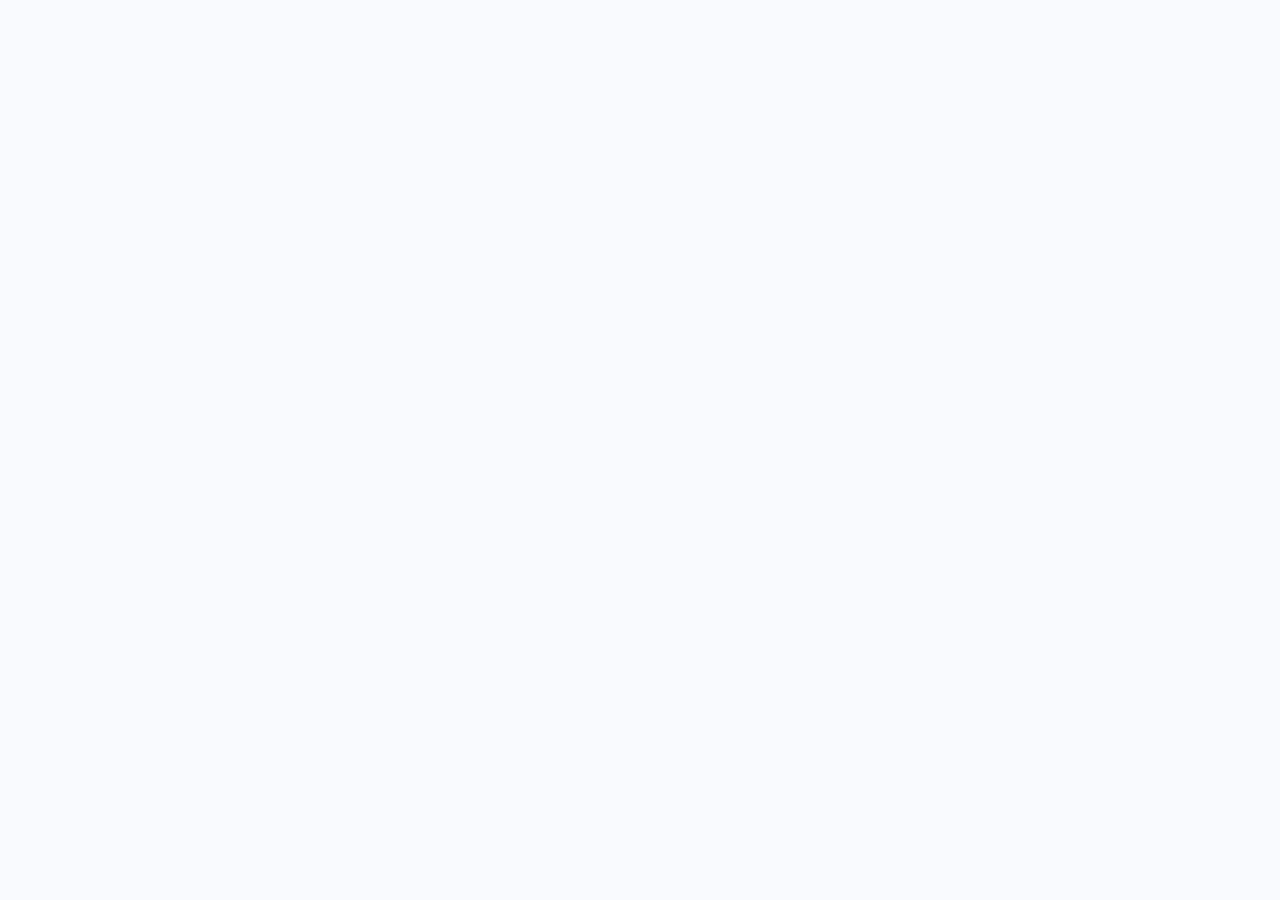
==== commit cef9ed2a: "chore: update domain and meta tags for agmx.vercel.app - Updated vercel.json with redirect to agmx.v" ====
--- a/app.html
+++ b/app.html
@@ -11,12 +11,12 @@
   <meta property="og:title" content="AGMX · Enterprise AGM Operating System">
   <meta property="og:description" content="Enterprise SaaS Platform for Malaysian Cooperative AGM Governance. AI Governance Copilot, E-Voting, Compliance-by-Design.">
   <meta property="og:type" content="website">
-  <meta property="og:url" content="https://agmx-project.vercel.app/app.html">
-  <meta property="og:image" content="https://agmx-project.vercel.app/assets/enterprise/01-hero-og-banner.png">
+  <meta property="og:url" content="https://agmx.vercel.app/app.html">
+  <meta property="og:image" content="https://agmx.vercel.app/assets/enterprise/01-hero-og-banner.png">
   <meta name="twitter:card" content="summary_large_image">
   <meta name="twitter:title" content="AGMX · Enterprise AGM Operating System">
   <meta name="twitter:description" content="Enterprise SaaS Platform for Malaysian Cooperative AGM Governance. AI Governance Copilot, E-Voting, Compliance-by-Design.">
-  <meta name="twitter:image" content="https://agmx-project.vercel.app/assets/enterprise/01-hero-og-banner.png">
+  <meta name="twitter:image" content="https://agmx.vercel.app/assets/enterprise/01-hero-og-banner.png">
   <title>AGMX · Enterprise AGM Operating System</title>
   <link rel="icon" type="image/svg+xml" href="data:image/svg+xml,%3Csvg xmlns='http://www.w3.org/2000/svg' viewBox='0 0 64 64'%3E%3Crect width='64' height='64' rx='12' fill='%232563EB'/%3E%3Ctext x='50%25' y='54%25' text-anchor='middle' dominant-baseline='central' font-family='Arial' font-weight='800' font-size='28' fill='%23EA580C'%3EAG%3C/text%3E%3C/svg%3E">
   <link rel="manifest" href="manifest.json">
